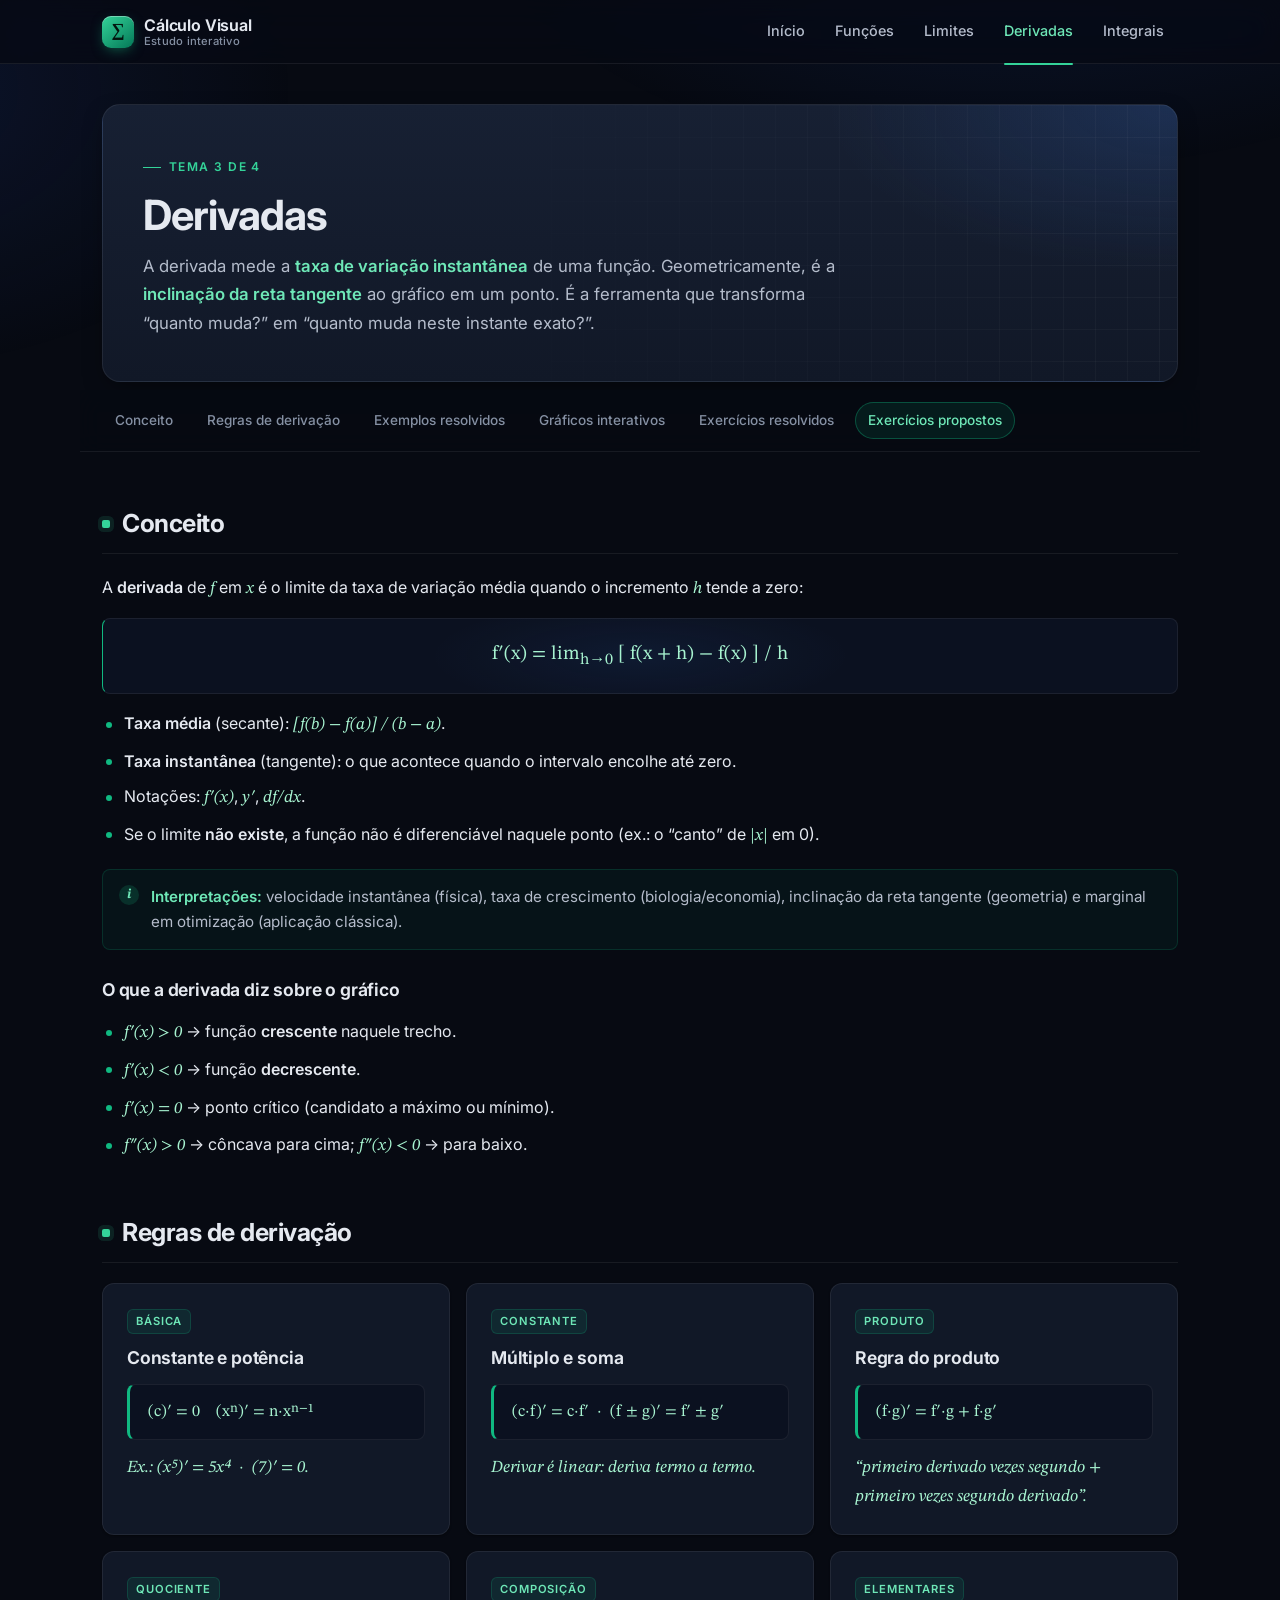
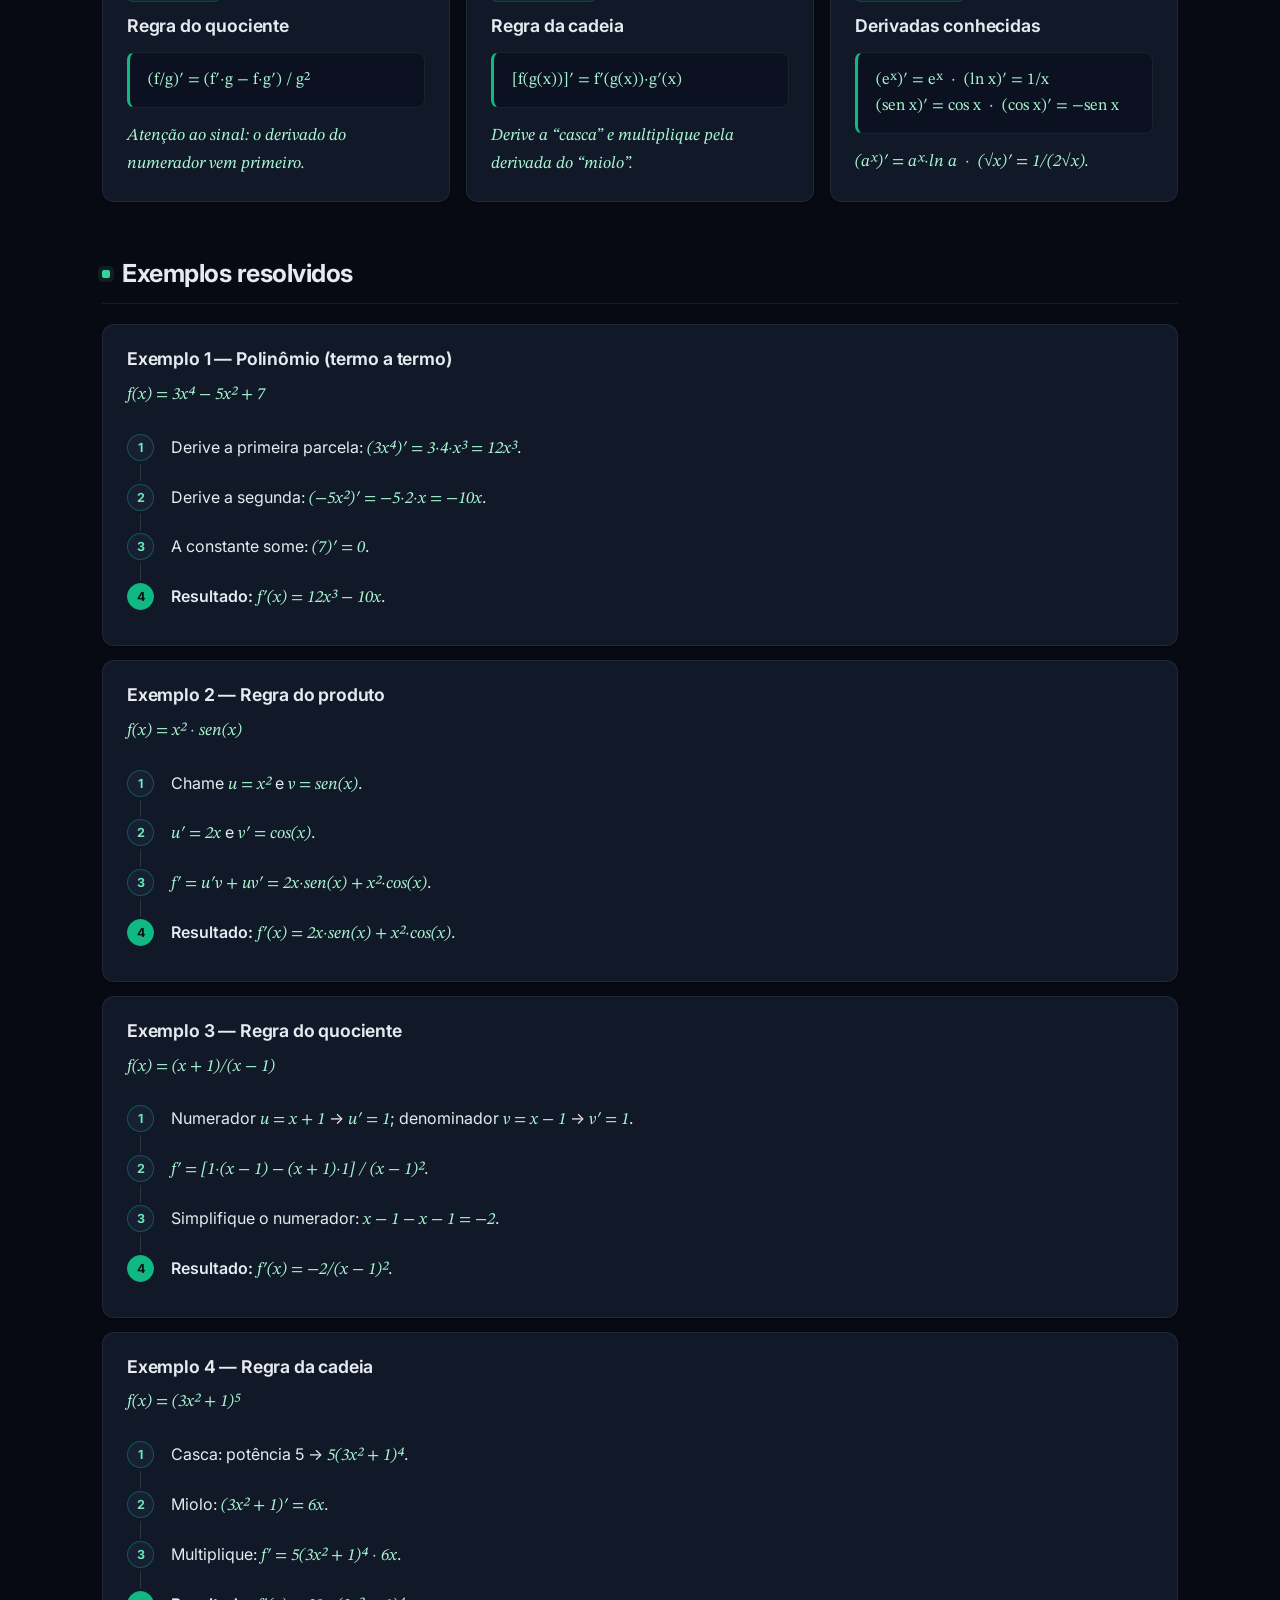
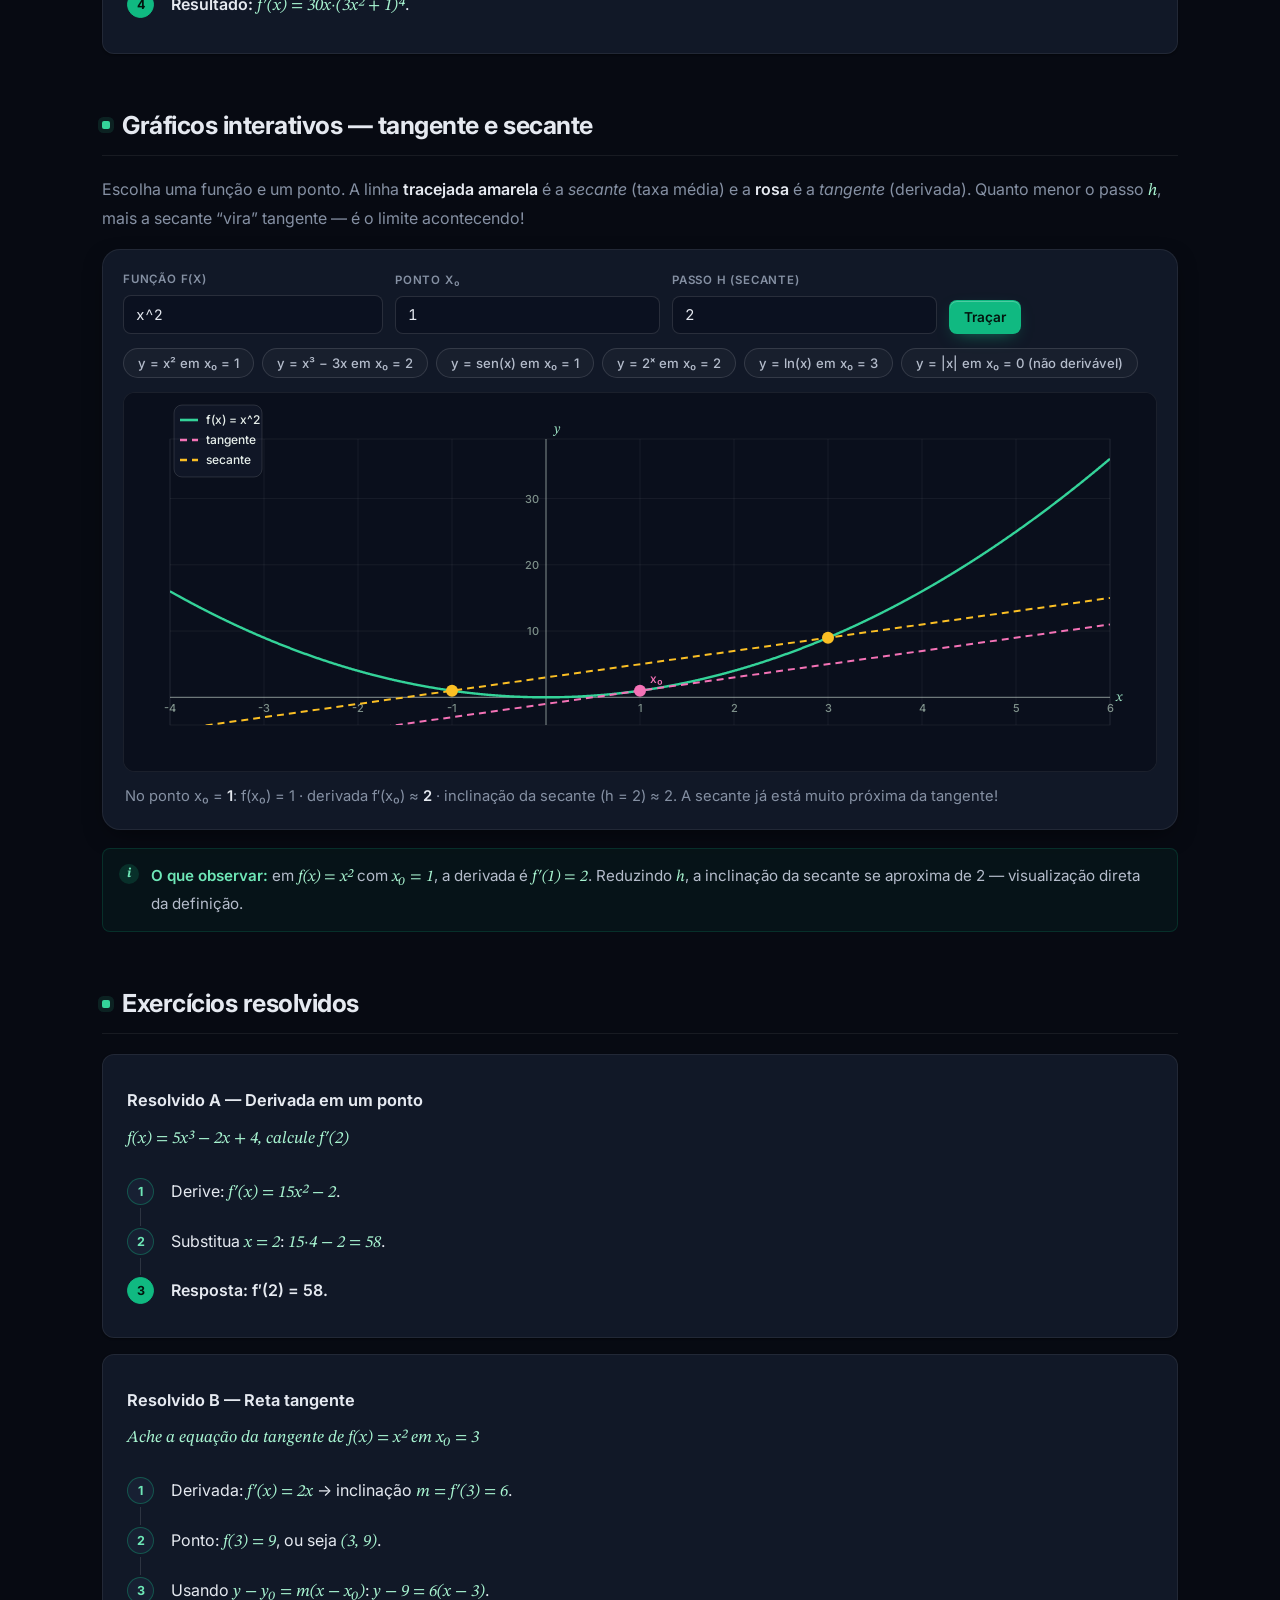
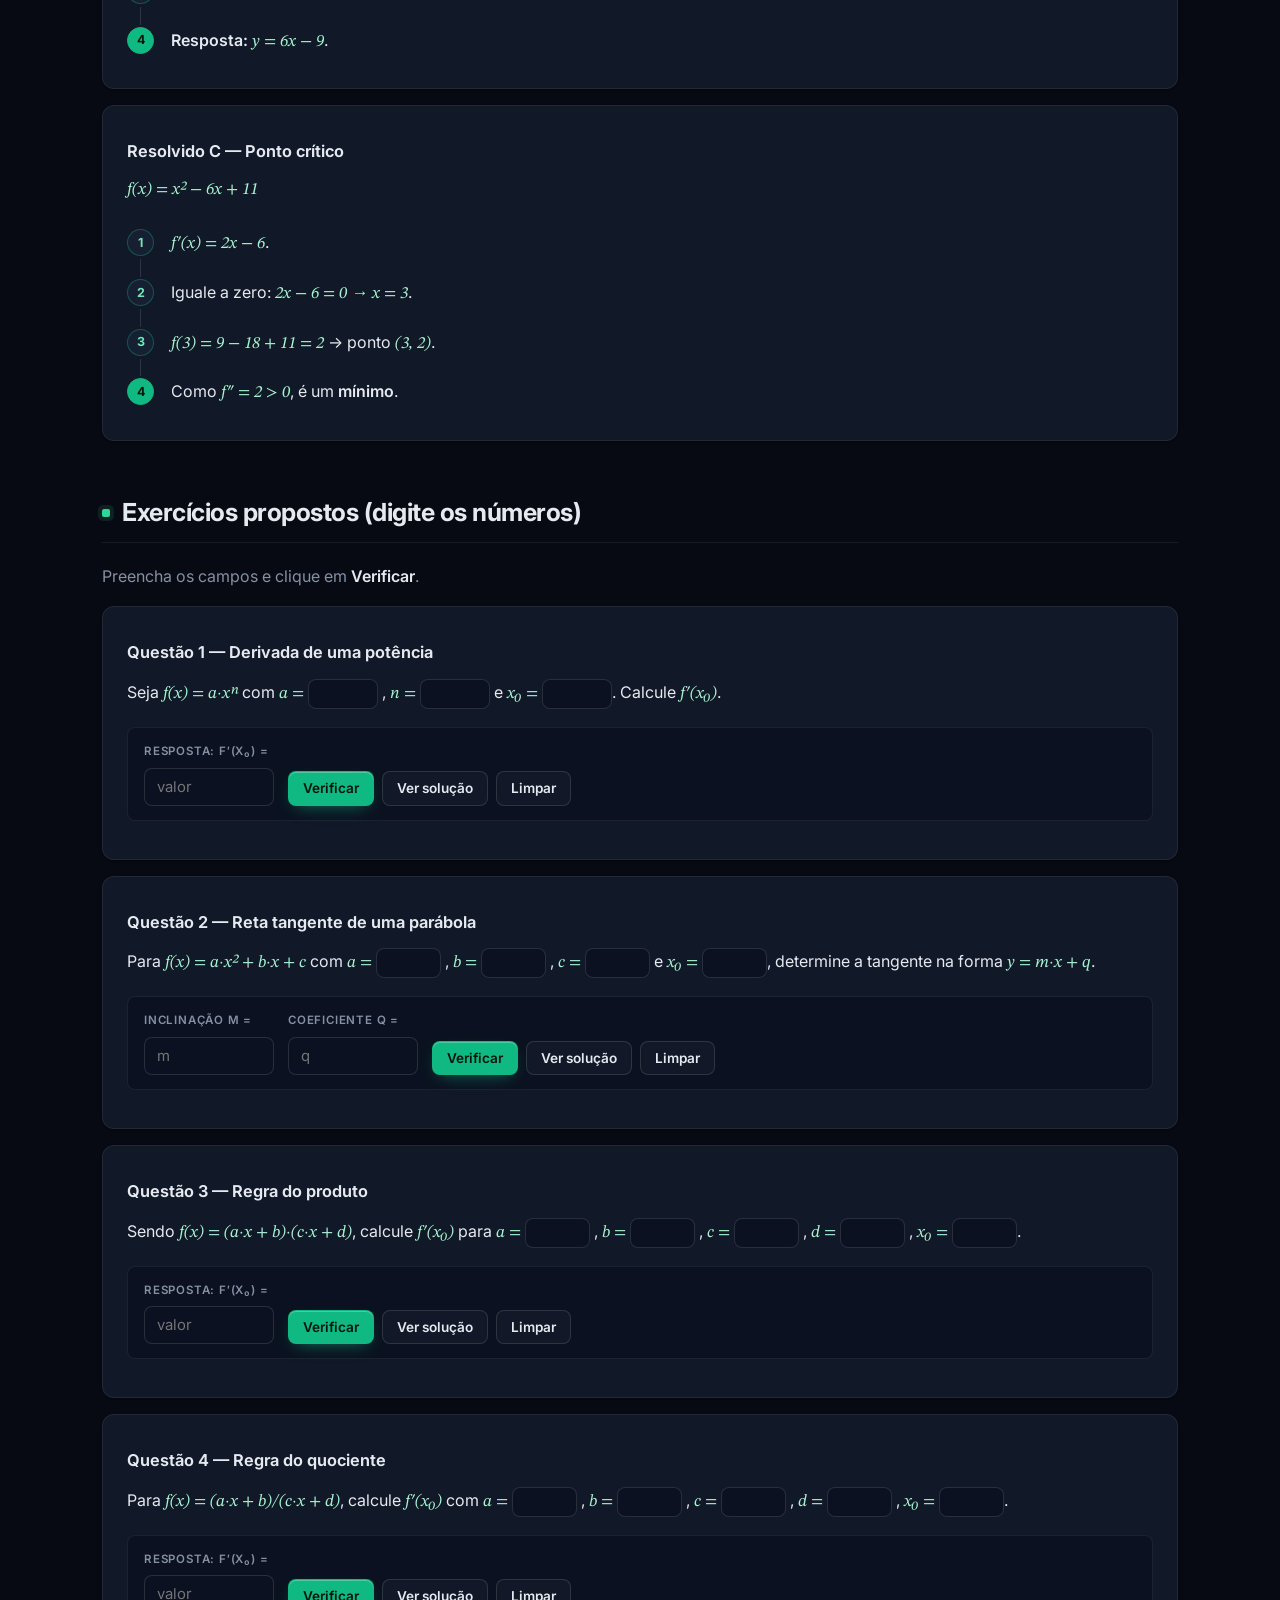
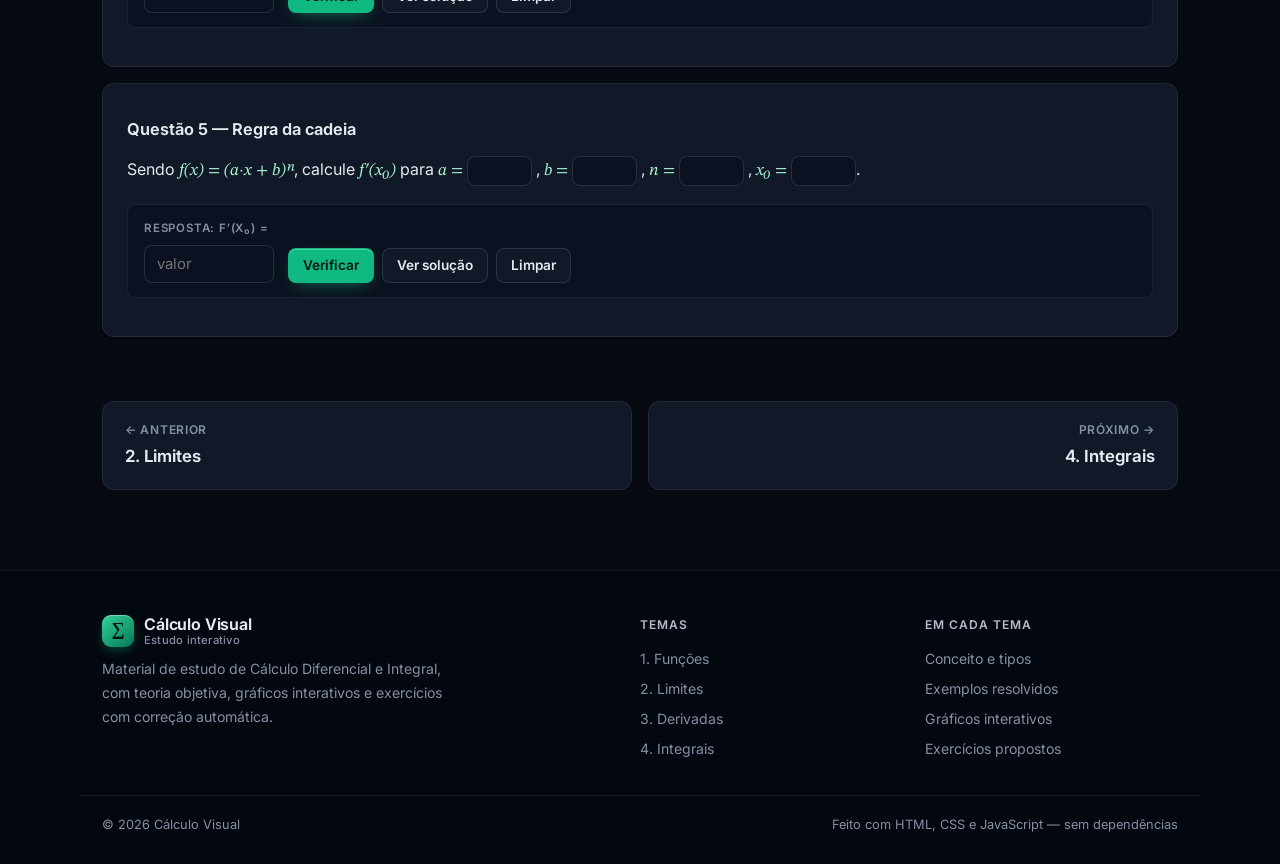
==== derivadas.html @ d06cac3c "Fundos em azul escuro, preto e cinza Superfícies passam para preto-azulado, azul-marinho e cinza-ard" ====
<!DOCTYPE html>
<html lang="pt-BR">
<head>
  <meta charset="UTF-8">
  <meta name="viewport" content="width=device-width, initial-scale=1.0">
  <title>Derivadas — Cálculo Visual</title>
  <meta name="description" content="Derivadas: taxa de variação, reta tangente, regras de derivação e gráfico interativo de tangente e secante.">
  <meta property="og:title" content="Derivadas — Cálculo Visual">
  <meta name="theme-color" content="#070a12">
  <meta property="og:type" content="website">
  <meta property="og:description" content="Derivadas: taxa de variação, reta tangente, regras de derivação e gráfico interativo de tangente e secante.">
  <link rel="icon" href="data:image/svg+xml,%3Csvg xmlns='http://www.w3.org/2000/svg' viewBox='0 0 64 64'%3E%3Cdefs%3E%3ClinearGradient id='g' x1='0' y1='0' x2='1' y2='1'%3E%3Cstop offset='0' stop-color='%2334d399'/%3E%3Cstop offset='1' stop-color='%23047857'/%3E%3C/linearGradient%3E%3C/defs%3E%3Crect width='64' height='64' rx='16' fill='url(%23g)'/%3E%3Ctext x='32' y='45' text-anchor='middle' font-family='Georgia,serif' font-size='38' font-weight='700' fill='%2303150e'%3E%E2%88%91%3C/text%3E%3C/svg%3E">
  <link rel="preconnect" href="https://fonts.googleapis.com">
  <link rel="preconnect" href="https://fonts.gstatic.com" crossorigin>
  <link rel="stylesheet" href="https://fonts.googleapis.com/css2?family=Inter:wght@400;500;600;650;700;750&family=JetBrains+Mono:wght@400;500&family=STIX+Two+Text:ital,wght@0,400;0,600;1,400;1,600&display=swap">
  <link rel="stylesheet" href="css/style.css?v=6">
</head>
<body>

  <nav class="navbar" aria-label="Principal">
    <a class="brand" href="index.html" aria-label="Cálculo Visual — início"><span class="logo">∑</span><span class="brand-text">Cálculo Visual<small>Estudo interativo</small></span></a>
    <button class="nav-toggle" type="button" aria-label="Abrir menu" aria-expanded="false">
      <svg viewBox="0 0 24 24" fill="none" stroke="currentColor" stroke-width="2" stroke-linecap="round"><path d="M4 7h16M4 12h16M4 17h16"/></svg>
    </button>
    <div class="nav-links">
      <a href="index.html">Início</a>
      <a href="funcoes.html">Funções</a>
      <a href="limites.html">Limites</a>
      <a href="derivadas.html" class="active" aria-current="page">Derivadas</a>
      <a href="integrais.html">Integrais</a>
    </div>
  </nav>

  <main class="container">

    <header class="page-header">
      <span class="eyebrow">Tema 3 de 4</span>
      <h1>Derivadas</h1>
      <p>
        A derivada mede a <strong>taxa de variação instantânea</strong> de uma
        função. Geometricamente, é a <strong>inclinação da reta tangente</strong>
        ao gráfico em um ponto. É a ferramenta que transforma “quanto muda?” em
        “quanto muda neste instante exato?”.
      </p>
    </header>

    <section id="sumario">
      <h2>Nesta página</h2>
      <ul class="clean">
        <li><a href="#conceito">Conceito</a> · <a href="#tipos">Regras de derivação</a> ·
          <a href="#exemplos">Exemplos resolvidos</a> ·
          <a href="#graficos">Gráficos interativos</a> ·
          <a href="#ex-resolvidos">Exercícios resolvidos</a> ·
          <a href="#ex-propostos">Exercícios propostos</a></li>
      </ul>
    </section>

    <!-- ================= CONCEITO ================= -->
    <section id="conceito">
      <h2>Conceito</h2>
      <p>
        A <strong>derivada</strong> de <span class="mth">f</span> em
        <span class="mth">x</span> é o limite da taxa de variação média quando o
        incremento <span class="mth">h</span> tende a zero:
      </p>
      <span class="formula center">f′(x) = lim<sub>h→0</sub> [ f(x + h) − f(x) ] / h</span>
      <ul class="clean">
        <li><strong>Taxa média</strong> (secante): <span class="mth">[f(b) − f(a)] / (b − a)</span>.</li>
        <li><strong>Taxa instantânea</strong> (tangente): o que acontece quando o intervalo encolhe até zero.</li>
        <li>Notações: <span class="mth">f′(x)</span>, <span class="mth">y′</span>, <span class="mth">df/dx</span>.</li>
        <li>Se o limite <strong>não existe</strong>, a função não é diferenciável naquele ponto (ex.: o “canto” de <span class="mth">|x|</span> em 0).</li>
      </ul>
      <div class="note">
        <strong>Interpretações:</strong> velocidade instantânea (física),
        taxa de crescimento (biologia/economia), inclinação da reta tangente
        (geometria) e marginal em otimização (aplicação clássica).
      </div>

      <h3>O que a derivada diz sobre o gráfico</h3>
      <ul class="clean">
        <li><span class="mth">f′(x) &gt; 0</span> → função <strong>crescente</strong> naquele trecho.</li>
        <li><span class="mth">f′(x) &lt; 0</span> → função <strong>decrescente</strong>.</li>
        <li><span class="mth">f′(x) = 0</span> → ponto crítico (candidato a máximo ou mínimo).</li>
        <li><span class="mth">f″(x) &gt; 0</span> → côncava para cima; <span class="mth">f″(x) &lt; 0</span> → para baixo.</li>
      </ul>
    </section>

    <!-- ================= TIPOS / REGRAS ================= -->
    <section id="tipos">
      <h2>Regras de derivação</h2>
      <div class="grid">
        <div class="card">
          <span class="tag">Básica</span>
          <h3>Constante e potência</h3>
          <span class="formula">(c)′ = 0 &nbsp;&nbsp; (xⁿ)′ = n·xⁿ⁻¹</span>
          <p class="mth">Ex.: (x⁵)′ = 5x⁴ &nbsp;·&nbsp; (7)′ = 0.</p>
        </div>
        <div class="card">
          <span class="tag">Constante</span>
          <h3>Múltiplo e soma</h3>
          <span class="formula">(c·f)′ = c·f′ &nbsp;·&nbsp; (f ± g)′ = f′ ± g′</span>
          <p class="mth">Derivar é linear: deriva termo a termo.</p>
        </div>
        <div class="card">
          <span class="tag">Produto</span>
          <h3>Regra do produto</h3>
          <span class="formula">(f·g)′ = f′·g + f·g′</span>
          <p class="mth">“primeiro derivado vezes segundo + primeiro vezes segundo derivado”.</p>
        </div>
        <div class="card">
          <span class="tag">Quociente</span>
          <h3>Regra do quociente</h3>
          <span class="formula">(f/g)′ = (f′·g − f·g′) / g²</span>
          <p class="mth">Atenção ao sinal: o derivado do numerador vem primeiro.</p>
        </div>
        <div class="card">
          <span class="tag">Composição</span>
          <h3>Regra da cadeia</h3>
          <span class="formula">[f(g(x))]′ = f′(g(x))·g′(x)</span>
          <p class="mth">Derive a “casca” e multiplique pela derivada do “miolo”.</p>
        </div>
        <div class="card">
          <span class="tag">Elementares</span>
          <h3>Derivadas conhecidas</h3>
          <span class="formula">
            (eˣ)′ = eˣ &nbsp;·&nbsp; (ln x)′ = 1/x<br>
            (sen x)′ = cos x &nbsp;·&nbsp; (cos x)′ = −sen x
          </span>
          <p class="mth">(aˣ)′ = aˣ·ln a &nbsp;·&nbsp; (√x)′ = 1/(2√x).</p>
        </div>
      </div>
    </section>

    <!-- ================= EXEMPLOS ================= -->
    <section id="exemplos">
      <h2>Exemplos resolvidos</h2>

      <div class="card">
        <h3>Exemplo 1 — Polinômio (termo a termo)</h3>
        <p class="mth">f(x) = 3x⁴ − 5x² + 7</p>
        <ol class="steps">
          <li>Derive a primeira parcela: <span class="mth">(3x⁴)′ = 3·4·x³ = 12x³</span>.</li>
          <li>Derive a segunda: <span class="mth">(−5x²)′ = −5·2·x = −10x</span>.</li>
          <li>A constante some: <span class="mth">(7)′ = 0</span>.</li>
          <li><strong>Resultado:</strong> <span class="mth">f′(x) = 12x³ − 10x</span>.</li>
        </ol>
      </div>

      <div class="card">
        <h3>Exemplo 2 — Regra do produto</h3>
        <p class="mth">f(x) = x² · sen(x)</p>
        <ol class="steps">
          <li>Chame <span class="mth">u = x²</span> e <span class="mth">v = sen(x)</span>.</li>
          <li><span class="mth">u′ = 2x</span> e <span class="mth">v′ = cos(x)</span>.</li>
          <li><span class="mth">f′ = u′v + uv′ = 2x·sen(x) + x²·cos(x)</span>.</li>
          <li><strong>Resultado:</strong> <span class="mth">f′(x) = 2x·sen(x) + x²·cos(x)</span>.</li>
        </ol>
      </div>

      <div class="card">
        <h3>Exemplo 3 — Regra do quociente</h3>
        <p class="mth">f(x) = (x + 1)/(x − 1)</p>
        <ol class="steps">
          <li>Numerador <span class="mth">u = x + 1</span> → <span class="mth">u′ = 1</span>; denominador <span class="mth">v = x − 1</span> → <span class="mth">v′ = 1</span>.</li>
          <li><span class="mth">f′ = [1·(x − 1) − (x + 1)·1] / (x − 1)²</span>.</li>
          <li>Simplifique o numerador: <span class="mth">x − 1 − x − 1 = −2</span>.</li>
          <li><strong>Resultado:</strong> <span class="mth">f′(x) = −2/(x − 1)²</span>.</li>
        </ol>
      </div>

      <div class="card">
        <h3>Exemplo 4 — Regra da cadeia</h3>
        <p class="mth">f(x) = (3x² + 1)⁵</p>
        <ol class="steps">
          <li>Casca: potência 5 → <span class="mth">5(3x² + 1)⁴</span>.</li>
          <li>Miolo: <span class="mth">(3x² + 1)′ = 6x</span>.</li>
          <li>Multiplique: <span class="mth">f′ = 5(3x² + 1)⁴ · 6x</span>.</li>
          <li><strong>Resultado:</strong> <span class="mth">f′(x) = 30x·(3x² + 1)⁴</span>.</li>
        </ol>
      </div>
    </section>

    <!-- ================= GRÁFICOS ================= -->
    <section id="graficos">
      <h2>Gráficos interativos — tangente e secante</h2>
      <p class="muted">
        Escolha uma função e um ponto. A linha <strong>tracejada amarela</strong>
        é a <em>secante</em> (taxa média) e a <strong>rosa</strong> é a
        <em>tangente</em> (derivada). Quanto menor o passo <span class="mth">h</span>,
        mais a secante “vira” tangente — é o limite acontecendo!
      </p>

      <div class="plot-box">
        <div class="plot-controls">
          <div class="field">
            <label for="dv-expr">Função f(x)</label>
            <input type="text" id="dv-expr" class="wide" value="x^2">
          </div>
          <div class="field"><label for="dv-x0">ponto x₀</label><input type="number" id="dv-x0" value="1" step="any"></div>
          <div class="field"><label for="dv-h">passo h (secante)</label><input type="number" id="dv-h" value="2" step="any"></div>
          <button class="btn small" id="dv-plot">Traçar</button>
        </div>
        <div class="preset-row">
          <button class="chip" data-expr="x^2" data-x0="1" data-h="2">y = x² em x₀ = 1</button>
          <button class="chip" data-expr="x^3 - 3*x" data-x0="2" data-h="1.5">y = x³ − 3x em x₀ = 2</button>
          <button class="chip" data-expr="sin(x)" data-x0="1" data-h="1">y = sen(x) em x₀ = 1</button>
          <button class="chip" data-expr="2^x" data-x0="2" data-h="2">y = 2ˣ em x₀ = 2</button>
          <button class="chip" data-expr="ln(x)" data-x0="3" data-h="2">y = ln(x) em x₀ = 3</button>
          <button class="chip" data-expr="abs(x)" data-x0="0" data-h="2">y = |x| em x₀ = 0 (não derivável)</button>
        </div>
        <canvas id="dv-canvas" style="margin-top:14px"></canvas>
        <p class="muted" id="dv-info"></p>
        <p class="muted" id="dv-erro" style="color:var(--danger)"></p>
      </div>

      <div class="note">
        <strong>O que observar:</strong> em <span class="mth">f(x) = x²</span> com
        <span class="mth">x₀ = 1</span>, a derivada é
        <span class="mth">f′(1) = 2</span>. Reduzindo <span class="mth">h</span>,
        a inclinação da secante se aproxima de 2 — visualização direta da definição.
      </div>
    </section>

    <!-- ================= EXERCÍCIOS RESOLVIDOS ================= -->
    <section id="ex-resolvidos">
      <h2>Exercícios resolvidos</h2>

      <div class="exercise">
        <p class="q-title">Resolvido A — Derivada em um ponto</p>
        <p class="mth">f(x) = 5x³ − 2x + 4, calcule f′(2)</p>
        <ol class="steps">
          <li>Derive: <span class="mth">f′(x) = 15x² − 2</span>.</li>
          <li>Substitua <span class="mth">x = 2</span>: <span class="mth">15·4 − 2 = 58</span>.</li>
          <li><strong>Resposta: f′(2) = 58.</strong></li>
        </ol>
      </div>

      <div class="exercise">
        <p class="q-title">Resolvido B — Reta tangente</p>
        <p class="mth">Ache a equação da tangente de f(x) = x² em x₀ = 3</p>
        <ol class="steps">
          <li>Derivada: <span class="mth">f′(x) = 2x</span> → inclinação <span class="mth">m = f′(3) = 6</span>.</li>
          <li>Ponto: <span class="mth">f(3) = 9</span>, ou seja <span class="mth">(3, 9)</span>.</li>
          <li>Usando <span class="mth">y − y₀ = m(x − x₀)</span>: <span class="mth">y − 9 = 6(x − 3)</span>.</li>
          <li><strong>Resposta:</strong> <span class="mth">y = 6x − 9</span>.</li>
        </ol>
      </div>

      <div class="exercise">
        <p class="q-title">Resolvido C — Ponto crítico</p>
        <p class="mth">f(x) = x² − 6x + 11</p>
        <ol class="steps">
          <li><span class="mth">f′(x) = 2x − 6</span>.</li>
          <li>Iguale a zero: <span class="mth">2x − 6 = 0 → x = 3</span>.</li>
          <li><span class="mth">f(3) = 9 − 18 + 11 = 2</span> → ponto <span class="mth">(3, 2)</span>.</li>
          <li>Como <span class="mth">f″ = 2 &gt; 0</span>, é um <strong>mínimo</strong>.</li>
        </ol>
      </div>
    </section>

    <!-- ================= EXERCÍCIOS PROPOSTOS ================= -->
    <section id="ex-propostos">
      <h2>Exercícios propostos (digite os números)</h2>
      <p class="muted">Preencha os campos e clique em <strong>Verificar</strong>.</p>

      <!-- Q1 -->
      <div class="exercise" data-expect="a*n*x0^(n-1)"
           data-plot="fn: a*x^n | tangent: x0 | caption: A derivada é a inclinação da reta tangente em x₀" data-tol="0.01"
           data-success="<strong>Correto!</strong> Regra da potência aplicada. 🎯">
        <p class="q-title">Questão 1 — Derivada de uma potência</p>
        <p>
          Seja <span class="mth">f(x) = a·xⁿ</span> com
          <span class="mth">a = <input type="number" data-var="a" step="any" style="width:70px"> </span>,
          <span class="mth">n = <input type="number" data-var="n" step="any" style="width:70px"> </span> e
          <span class="mth">x₀ = <input type="number" data-var="x0" step="any" style="width:70px"></span>.
          Calcule <span class="mth">f′(x₀)</span>.
        </p>
        <div class="inputs-row">
          <div class="field answer-field">
            <label>Resposta: f′(x₀) =</label>
            <input type="number" data-answer step="any" placeholder="valor">
          </div>
          <div class="actions">
            <button class="btn small btn-check">Verificar</button>
            <button class="btn small ghost btn-solution">Ver solução</button>
            <button class="btn small ghost btn-reset">Limpar</button>
          </div>
        </div>
        <div class="feedback"></div>
        <div class="solution">
          <h4>Solução passo a passo</h4>
          <ol class="steps">
            <li>Pela regra da potência: <span class="mth">f′(x) = a·n·xⁿ⁻¹</span>.</li>
            <li>Substitua <span class="mth">x = x₀</span>: <span class="mth">f′(x₀) = a·n·x₀ⁿ⁻¹</span>.</li>
            <li>Cuidado: o expoente da derivada é <span class="mth">n − 1</span>.</li>
          </ol>
        </div>
      </div>

      <!-- Q2 -->
      <div class="exercise" data-expect="2*a*x0 + b; (a*x0^2 + b*x0 + c) - (2*a*x0 + b)*x0"
           data-plot="fn: a*x^2 + b*x + c | tangent: x0 | caption: Parábola e a reta tangente que você encontrou" data-tol="0.01"
           data-success="<strong>Excelente!</strong> Tangente montada corretamente. 🎯">
        <p class="q-title">Questão 2 — Reta tangente de uma parábola</p>
        <p>
          Para <span class="mth">f(x) = a·x² + b·x + c</span> com
          <span class="mth">a = <input type="number" data-var="a" step="any" style="width:65px"> </span>,
          <span class="mth">b = <input type="number" data-var="b" step="any" style="width:65px"> </span>,
          <span class="mth">c = <input type="number" data-var="c" step="any" style="width:65px"> </span> e
          <span class="mth">x₀ = <input type="number" data-var="x0" step="any" style="width:65px"></span>,
          determine a tangente na forma <span class="mth">y = m·x + q</span>.
        </p>
        <div class="inputs-row">
          <div class="field answer-field">
            <label>inclinação m =</label>
            <input type="number" data-answer step="any" placeholder="m">
          </div>
          <div class="field answer-field">
            <label>coeficiente q =</label>
            <input type="number" data-answer step="any" placeholder="q">
          </div>
          <div class="actions">
            <button class="btn small btn-check">Verificar</button>
            <button class="btn small ghost btn-solution">Ver solução</button>
            <button class="btn small ghost btn-reset">Limpar</button>
          </div>
        </div>
        <div class="feedback"></div>
        <div class="solution">
          <h4>Solução passo a passo</h4>
          <ol class="steps">
            <li>Derivada: <span class="mth">f′(x) = 2a·x + b</span> → <span class="mth">m = 2a·x₀ + b</span>.</li>
            <li>Valor da função: <span class="mth">y₀ = a·x₀² + b·x₀ + c</span>.</li>
            <li>Equação ponto-inclinação: <span class="mth">y − y₀ = m(x − x₀)</span>.</li>
            <li>Isolando: <span class="mth">y = m·x + (y₀ − m·x₀)</span>, logo
              <span class="mth">q = y₀ − m·x₀</span>.</li>
          </ol>
        </div>
      </div>

      <!-- Q3 -->
      <div class="exercise" data-expect="a*(c*x0 + d) + c*(a*x0 + b)"
           data-plot="fn: (a*x + b)*(c*x + d) | tangent: x0 | caption: f(x) = (ax + b)(cx + d) e a tangente em x₀" data-tol="0.01"
           data-success="<strong>Certo!</strong> Regra do produto aplicada. 🎯">
        <p class="q-title">Questão 3 — Regra do produto</p>
        <p>
          Sendo <span class="mth">f(x) = (a·x + b)·(c·x + d)</span>, calcule
          <span class="mth">f′(x₀)</span> para
          <span class="mth">a = <input type="number" data-var="a" step="any" style="width:65px"> </span>,
          <span class="mth">b = <input type="number" data-var="b" step="any" style="width:65px"> </span>,
          <span class="mth">c = <input type="number" data-var="c" step="any" style="width:65px"> </span>,
          <span class="mth">d = <input type="number" data-var="d" step="any" style="width:65px"> </span>,
          <span class="mth">x₀ = <input type="number" data-var="x0" step="any" style="width:65px"></span>.
        </p>
        <div class="inputs-row">
          <div class="field answer-field">
            <label>Resposta: f′(x₀) =</label>
            <input type="number" data-answer step="any" placeholder="valor">
          </div>
          <div class="actions">
            <button class="btn small btn-check">Verificar</button>
            <button class="btn small ghost btn-solution">Ver solução</button>
            <button class="btn small ghost btn-reset">Limpar</button>
          </div>
        </div>
        <div class="feedback"></div>
        <div class="solution">
          <h4>Solução passo a passo</h4>
          <ol class="steps">
            <li>Chame <span class="mth">u = a·x + b</span> (logo <span class="mth">u′ = a</span>) e
              <span class="mth">v = c·x + d</span> (<span class="mth">v′ = c</span>).</li>
            <li><span class="mth">f′(x) = a·(c·x + d) + c·(a·x + b)</span>.</li>
            <li>Substitua <span class="mth">x = x₀</span> na fórmula acima.</li>
          </ol>
        </div>
      </div>

      <!-- Q4 -->
      <div class="exercise" data-expect="(a*(c*x0 + d) - c*(a*x0 + b))/(c*x0 + d)^2"
           data-plot="fn: (a*x + b)/(c*x + d) | tangent: x0 | y: (a*x0 + b)/(c*x0 + d) - 6, (a*x0 + b)/(c*x0 + d) + 6 | caption: f(x) = (ax + b)/(cx + d) e a tangente em x₀" data-tol="0.01"
           data-success="<strong>Correto!</strong> Regra do quociente perfeita. 🎯">
        <p class="q-title">Questão 4 — Regra do quociente</p>
        <p>
          Para <span class="mth">f(x) = (a·x + b)/(c·x + d)</span>, calcule
          <span class="mth">f′(x₀)</span> com
          <span class="mth">a = <input type="number" data-var="a" step="any" style="width:65px"> </span>,
          <span class="mth">b = <input type="number" data-var="b" step="any" style="width:65px"> </span>,
          <span class="mth">c = <input type="number" data-var="c" step="any" style="width:65px"> </span>,
          <span class="mth">d = <input type="number" data-var="d" step="any" style="width:65px"> </span>,
          <span class="mth">x₀ = <input type="number" data-var="x0" step="any" style="width:65px"></span>.
        </p>
        <div class="inputs-row">
          <div class="field answer-field">
            <label>Resposta: f′(x₀) =</label>
            <input type="number" data-answer step="any" placeholder="valor">
          </div>
          <div class="actions">
            <button class="btn small btn-check">Verificar</button>
            <button class="btn small ghost btn-solution">Ver solução</button>
            <button class="btn small ghost btn-reset">Limpar</button>
          </div>
        </div>
        <div class="feedback"></div>
        <div class="solution">
          <h4>Solução passo a passo</h4>
          <ol class="steps">
            <li><span class="mth">u = a·x + b → u′ = a</span>; <span class="mth">v = c·x + d → v′ = c</span>.</li>
            <li><span class="mth">f′ = (u′v − uv′)/v²</span>.</li>
            <li><span class="mth">f′(x) = [a·(c·x + d) − c·(a·x + b)] / (c·x + d)²</span>.</li>
            <li>Substitua <span class="mth">x = x₀</span>.</li>
          </ol>
        </div>
      </div>

      <!-- Q5 -->
      <div class="exercise" data-expect="a*n*(a*x0 + b)^(n-1)"
           data-plot="fn: (a*x + b)^n | tangent: x0 | caption: f(x) = (ax + b)ⁿ e a tangente em x₀" data-tol="0.01"
           data-success="<strong>Ótimo!</strong> Cadeia dominada. 🎯">
        <p class="q-title">Questão 5 — Regra da cadeia</p>
        <p>
          Sendo <span class="mth">f(x) = (a·x + b)ⁿ</span>, calcule
          <span class="mth">f′(x₀)</span> para
          <span class="mth">a = <input type="number" data-var="a" step="any" style="width:65px"> </span>,
          <span class="mth">b = <input type="number" data-var="b" step="any" style="width:65px"> </span>,
          <span class="mth">n = <input type="number" data-var="n" step="any" style="width:65px"> </span>,
          <span class="mth">x₀ = <input type="number" data-var="x0" step="any" style="width:65px"></span>.
        </p>
        <div class="inputs-row">
          <div class="field answer-field">
            <label>Resposta: f′(x₀) =</label>
            <input type="number" data-answer step="any" placeholder="valor">
          </div>
          <div class="actions">
            <button class="btn small btn-check">Verificar</button>
            <button class="btn small ghost btn-solution">Ver solução</button>
            <button class="btn small ghost btn-reset">Limpar</button>
          </div>
        </div>
        <div class="feedback"></div>
        <div class="solution">
          <h4>Solução passo a passo</h4>
          <ol class="steps">
            <li>Casca (potência): <span class="mth">n·(a·x + b)ⁿ⁻¹</span>.</li>
            <li>Miolo (derivada interna): <span class="mth">a</span>.</li>
            <li><span class="mth">f′(x) = a·n·(a·x + b)ⁿ⁻¹</span>; substitua <span class="mth">x = x₀</span>.</li>
          </ol>
        </div>
      </div>
    </section>

    <nav class="page-nav" aria-label="Navegação entre temas">
      <a class="prev" href="limites.html"><small>← Anterior</small><span>2. Limites</span></a>
      <a class="next" href="integrais.html"><small>Próximo →</small><span>4. Integrais</span></a>
    </nav>

  </main>

  <footer class="footer">
    <div class="footer-inner">
      <div>
        <a class="brand" href="index.html" aria-label="Cálculo Visual — início"><span class="logo">∑</span><span class="brand-text">Cálculo Visual<small>Estudo interativo</small></span></a>
        <p>Material de estudo de Cálculo Diferencial e Integral, com teoria objetiva, gráficos interativos e exercícios com correção automática.</p>
      </div>
      <div>
        <h5>Temas</h5>
        <ul>
          <li><a href="funcoes.html">1. Funções</a></li>
          <li><a href="limites.html">2. Limites</a></li>
          <li><a href="derivadas.html">3. Derivadas</a></li>
          <li><a href="integrais.html">4. Integrais</a></li>
        </ul>
      </div>
      <div>
        <h5>Em cada tema</h5>
        <ul>
          <li>Conceito e tipos</li>
          <li>Exemplos resolvidos</li>
          <li>Gráficos interativos</li>
          <li>Exercícios propostos</li>
        </ul>
      </div>
    </div>
    <div class="footer-bottom">
      <span>© 2026 Cálculo Visual</span>
      <span>Feito com HTML, CSS e JavaScript — sem dependências</span>
    </div>
  </footer>

  <script src="js/math.js?v=6"></script>
  <script src="js/graph.js?v=6"></script>
  <script src="js/exercises.js?v=6"></script>
  <script>
    const dvCanvas = document.getElementById('dv-canvas');
    const dvExpr = document.getElementById('dv-expr');
    const dvX0 = document.getElementById('dv-x0');
    const dvH = document.getElementById('dv-h');
    const dvInfo = document.getElementById('dv-info');
    const dvErro = document.getElementById('dv-erro');

    function plotTangent() {
      const expr = dvExpr.value.trim();
      const x0 = parseFloat(dvX0.value);
      let h = parseFloat(dvH.value);
      dvErro.textContent = '';
      dvInfo.textContent = '';
      if (!isFinite(x0)) { dvErro.textContent = 'Informe o ponto x₀.'; return; }
      if (!isFinite(h) || h === 0) h = 1;

      let fn;
      try { MathParser.compile(expr); } catch (e) {
        dvErro.textContent = 'Erro na expressão: ' + e.message; return;
      }
      fn = MathParser.safe(expr);

      const y0 = fn(x0);
      const m = Plot.derivative(fn, x0);
      const xm = x0 - h, ym = fn(xm);
      const xp = x0 + h, yp = fn(xp);
      const mSec = (yp - ym) / (xp - xm);

      // detecta “canto” (ex.: |x| em 0): derivadas laterais divergem
      const hs = 1e-3;
      const dL = (fn(x0) - fn(x0 - hs)) / hs;
      const dR = (fn(x0 + hs) - fn(x0)) / hs;
      const canto = isFinite(dL) && isFinite(dR) &&
        Math.abs(dL - dR) > 0.05 * (Math.abs(dL) + Math.abs(dR) + 1);

      const range = Math.abs(x0) + 4;
      const opts = {
        xmin: x0 - range, xmax: x0 + range,
        lines: [
          { fn: x => y0 + m * (x - x0), color: '#f472b6', label: 'tangente' },
          { fn: x => ym + mSec * (x - xm), color: '#fbbf24', label: 'secante' }
        ],
        markers: [
          { x: x0, y: y0, type: 'dot', color: '#f472b6', label: 'x₀' },
          { x: xm, y: ym, type: 'dot', color: '#fbbf24' },
          { x: xp, y: yp, type: 'dot', color: '#fbbf24' }
        ]
      };

      Plot.draw(dvCanvas, [{ expr: expr, color: '#34d399', label: 'f(x) = ' + expr }], opts);

      dvInfo.innerHTML =
        'No ponto x₀ = <strong>' + MathParser.format(x0) + '</strong>: ' +
        'f(x₀) = ' + MathParser.format(y0) + ' · ' +
        'derivada f′(x₀) ≈ <strong>' + MathParser.format(m) + '</strong> · ' +
        'inclinação da secante (h = ' + MathParser.format(h) + ') ≈ ' + MathParser.format(mSec) +
        '. ' + (Math.abs(m - mSec) > Math.abs(m) * 0.05 + 0.05
          ? 'Reduza h para ver a secante tender à tangente.'
          : 'A secante já está muito próxima da tangente!') +
        (canto ? ' ⚠️ Atenção: as derivadas laterais diferem — a função não é diferenciável exatamente em x₀.' : '');
    }

    document.getElementById('dv-plot').addEventListener('click', plotTangent);
    dvExpr.addEventListener('keydown', e => { if (e.key === 'Enter') plotTangent(); });
    dvX0.addEventListener('keydown', e => { if (e.key === 'Enter') plotTangent(); });
    dvH.addEventListener('keydown', e => { if (e.key === 'Enter') plotTangent(); });
    document.querySelectorAll('.chip[data-expr]').forEach(chip => {
      chip.addEventListener('click', () => {
        dvExpr.value = chip.dataset.expr;
        dvX0.value = chip.dataset.x0;
        dvH.value = chip.dataset.h;
        plotTangent();
      });
    });
    plotTangent();
  </script>
  <script src="js/ui.js?v=6"></script>
</body>
</html>
---- css/style.css ----
/* =========================================================
   Cálculo Visual — design system
   Tema escuro com acento verde-esmeralda
   ========================================================= */

:root {
  /* superfícies */
  --bg: #070a12;
  --bg-soft: #0b1120;
  --panel: #111827;
  --panel-2: #172033;
  --panel-hover: #1c2740;

  /* acento */
  --green-900: #052e22;
  --green-800: #064e3b;
  --green-700: #047857;
  --green-600: #059669;
  --green-500: #10b981;
  --green-400: #34d399;
  --green-300: #6ee7b7;
  --green-200: #a7f3d0;

  /* texto */
  --text: #e5e9f0;
  --text-2: #b4bccb;
  --muted: #8590a3;

  /* linhas */
  --border: rgba(255, 255, 255, 0.07);
  --border-2: rgba(255, 255, 255, 0.12);
  --border-accent: rgba(16, 185, 129, 0.35);

  /* estados */
  --danger: #f87171;
  --danger-bg: rgba(248, 113, 113, 0.08);
  --ok: #34d399;
  --warn: #fbbf24;

  /* forma */
  --radius-sm: 8px;
  --radius: 12px;
  --radius-lg: 18px;
  --shadow-sm: 0 1px 2px rgba(0, 0, 0, 0.4);
  --shadow: 0 8px 24px -8px rgba(0, 0, 0, 0.6);
  --shadow-lg: 0 24px 60px -20px rgba(0, 0, 0, 0.75);

  /* tipografia */
  --font-sans: "Inter", system-ui, -apple-system, "Segoe UI", Roboto, Arial, sans-serif;
  --font-math: "STIX Two Text", "Cambria Math", Cambria, Georgia, serif;
  --font-mono: "JetBrains Mono", Consolas, "SFMono-Regular", monospace;

  --canvas-bg: #0a0f1c;
  --nav-h: 64px;
  --maxw: 1120px;
}

*, *::before, *::after { box-sizing: border-box; }

html { scroll-behavior: smooth; -webkit-text-size-adjust: 100%; }

body {
  margin: 0;
  background: var(--bg);
  color: var(--text);
  font-family: var(--font-sans);
  font-size: 16px;
  line-height: 1.7;
  -webkit-font-smoothing: antialiased;
  -moz-osx-font-smoothing: grayscale;
  text-rendering: optimizeLegibility;
}

body::before {
  /* brilho sutil de fundo, fixo */
  content: "";
  position: fixed;
  inset: 0;
  z-index: -1;
  pointer-events: none;
  background:
    radial-gradient(800px 420px at 80% -120px, rgba(37, 99, 235, 0.14), transparent 70%),
    radial-gradient(600px 400px at -10% 10%, rgba(30, 58, 138, 0.22), transparent 70%);
}

::selection { background: rgba(16, 185, 129, 0.35); color: #fff; }

:focus-visible {
  outline: 2px solid var(--green-400);
  outline-offset: 2px;
  border-radius: 4px;
}

img, svg, canvas { max-width: 100%; }

/* ---------------- Navegação ---------------- */
.navbar {
  position: sticky;
  top: 0;
  z-index: 50;
  height: var(--nav-h);
  display: flex;
  align-items: center;
  justify-content: space-between;
  gap: 16px;
  padding: 0 max(22px, calc((100vw - var(--maxw)) / 2 + 22px));
  background: rgba(7, 10, 18, 0.78);
  border-bottom: 1px solid var(--border);
  backdrop-filter: saturate(160%) blur(14px);
  -webkit-backdrop-filter: saturate(160%) blur(14px);
}

.brand {
  display: flex;
  align-items: center;
  gap: 10px;
  font-weight: 650;
  font-size: 1rem;
  letter-spacing: -0.01em;
  color: var(--text);
  text-decoration: none;
}

.brand .logo {
  width: 32px;
  height: 32px;
  display: grid;
  place-items: center;
  border-radius: 9px;
  background: linear-gradient(140deg, var(--green-400), var(--green-700));
  color: #03150e;
  font-family: var(--font-math);
  font-weight: 700;
  font-size: 1.15rem;
  box-shadow: inset 0 1px 0 rgba(255, 255, 255, 0.35), 0 4px 14px -4px rgba(16, 185, 129, 0.6);
}

.brand small {
  display: block;
  font-size: 0.7rem;
  font-weight: 500;
  color: var(--muted);
  letter-spacing: 0.02em;
  line-height: 1.1;
}

.brand-text { line-height: 1.15; }

.nav-links {
  display: flex;
  gap: 2px;
}

.nav-links a {
  position: relative;
  color: var(--text-2);
  text-decoration: none;
  padding: 8px 14px;
  border-radius: var(--radius-sm);
  font-size: 0.9rem;
  font-weight: 500;
  transition: color 0.15s, background 0.15s;
}

.nav-links a:hover { color: var(--text); background: rgba(255, 255, 255, 0.05); }

.nav-links a.active { color: var(--green-300); }

.nav-links a.active::after {
  content: "";
  position: absolute;
  left: 14px;
  right: 14px;
  bottom: -13px;
  height: 2px;
  border-radius: 2px;
  background: var(--green-400);
}

.nav-toggle {
  display: none;
  width: 40px;
  height: 40px;
  border-radius: var(--radius-sm);
  border: 1px solid var(--border-2);
  background: transparent;
  color: var(--text);
  cursor: pointer;
  place-items: center;
}

.nav-toggle svg { width: 20px; height: 20px; }

/* ---------------- Layout ---------------- */
.container {
  max-width: var(--maxw);
  margin: 0 auto;
  padding: 40px 22px 80px;
}

.page-header {
  position: relative;
  overflow: hidden;
  padding: 44px 40px;
  margin-bottom: 8px;
  border: 1px solid var(--border);
  border-radius: var(--radius-lg);
  background:
    radial-gradient(500px 240px at 100% 0%, rgba(59, 130, 246, 0.16), transparent 70%),
    linear-gradient(180deg, var(--panel-2), var(--panel));
  box-shadow: var(--shadow);
}

.page-header::after {
  /* grade decorativa */
  content: "";
  position: absolute;
  inset: 0;
  pointer-events: none;
  background-image:
    linear-gradient(rgba(255, 255, 255, 0.035) 1px, transparent 1px),
    linear-gradient(90deg, rgba(255, 255, 255, 0.035) 1px, transparent 1px);
  background-size: 32px 32px;
  mask-image: linear-gradient(90deg, transparent 30%, #000 100%);
  -webkit-mask-image: linear-gradient(90deg, transparent 30%, #000 100%);
}

.page-header > * { position: relative; z-index: 1; }

.eyebrow {
  display: inline-flex;
  align-items: center;
  gap: 8px;
  margin-bottom: 14px;
  font-size: 0.75rem;
  font-weight: 600;
  letter-spacing: 0.12em;
  text-transform: uppercase;
  color: var(--green-400);
}

.eyebrow::before {
  content: "";
  width: 18px;
  height: 1px;
  background: currentColor;
}

.page-header h1 {
  margin: 0 0 12px;
  font-size: clamp(1.9rem, 4vw, 2.6rem);
  font-weight: 700;
  letter-spacing: -0.025em;
  line-height: 1.15;
  color: var(--text);
}

.page-header p { margin: 0; color: var(--text-2); max-width: 720px; font-size: 1.05rem; }

.page-header strong { color: var(--green-300); font-weight: 600; }

section {
  margin: 56px 0;
  scroll-margin-top: calc(var(--nav-h) + 64px);
}

section > h2 {
  display: flex;
  align-items: center;
  gap: 12px;
  font-size: 1.55rem;
  font-weight: 700;
  letter-spacing: -0.02em;
  line-height: 1.25;
  color: var(--text);
  margin: 0 0 20px;
  padding-bottom: 14px;
  border-bottom: 1px solid var(--border);
}

section > h2::before {
  content: "";
  flex: none;
  width: 8px;
  height: 8px;
  border-radius: 2px;
  background: var(--green-400);
  box-shadow: 0 0 0 4px rgba(52, 211, 153, 0.12);
}

h3 {
  color: var(--text);
  margin: 28px 0 10px;
  font-size: 1.1rem;
  font-weight: 650;
  letter-spacing: -0.01em;
  line-height: 1.35;
}

h4 { color: var(--text); font-weight: 650; margin: 18px 0 6px; }

p { margin: 10px 0; }

strong { color: var(--text); font-weight: 600; }

a { color: var(--green-400); text-decoration-color: rgba(52, 211, 153, 0.4); text-underline-offset: 3px; }
a:hover { color: var(--green-300); text-decoration-color: currentColor; }

.muted { color: var(--muted); }

/* ---------------- Sumário (sub-navegação fixa) ---------------- */
#sumario {
  position: sticky;
  top: var(--nav-h);
  z-index: 40;
  margin: 0 -22px 8px;
  padding: 10px 22px;
  background: rgba(7, 10, 18, 0.85);
  backdrop-filter: blur(12px);
  -webkit-backdrop-filter: blur(12px);
  border-bottom: 1px solid var(--border);
}

#sumario > h2 { display: none; }

#sumario ul.clean { margin: 0; padding: 0; list-style: none; }

#sumario li {
  display: flex;
  gap: 4px;
  margin: 0;
  overflow-x: auto;
  scrollbar-width: none;
  white-space: nowrap;
  font-size: 0;           /* oculta os separadores "·" */
}

#sumario li::-webkit-scrollbar { display: none; }

#sumario li::before { display: none; }

#sumario li { padding: 2px 0; }

#sumario a {
  font-size: 0.85rem;
  font-weight: 500;
  color: var(--muted);
  text-decoration: none;
  padding: 6px 12px;
  border-radius: 999px;
  border: 1px solid transparent;
  transition: 0.15s;
}

#sumario a:hover { color: var(--text); background: rgba(255, 255, 255, 0.05); }

#sumario a.current {
  color: var(--green-300);
  background: rgba(16, 185, 129, 0.1);
  border-color: var(--border-accent);
}

/* ---------------- Cartões ---------------- */
.grid {
  display: grid;
  gap: 16px;
  grid-template-columns: repeat(auto-fill, minmax(min(100%, 310px), 1fr));
}

.grid.cols-4 { grid-template-columns: repeat(auto-fit, minmax(min(100%, 230px), 1fr)); }

.card .formula { font-size: 1.02rem; }

.card {
  position: relative;
  background: var(--panel);
  border: 1px solid var(--border);
  border-radius: var(--radius);
  padding: 22px 24px;
  margin: 14px 0;
  box-shadow: var(--shadow-sm);
  transition: border-color 0.2s, background 0.2s, transform 0.2s, box-shadow 0.2s;
}

.grid > .card { margin: 0; }

.card:hover { border-color: var(--border-2); }

.card h3, .card h4 { margin-top: 0; }

.card p:last-child { margin-bottom: 0; }

.card .tag {
  display: inline-block;
  font-size: 0.7rem;
  font-weight: 600;
  letter-spacing: 0.08em;
  text-transform: uppercase;
  color: var(--green-300);
  background: rgba(16, 185, 129, 0.1);
  border: 1px solid rgba(16, 185, 129, 0.2);
  border-radius: 6px;
  padding: 2px 8px;
  margin-bottom: 12px;
}

a.card {
  display: flex;
  flex-direction: column;
  text-decoration: none;
  color: var(--text);
}

a.card:hover {
  transform: translateY(-2px);
  background: var(--panel-hover);
  border-color: var(--border-accent);
  box-shadow: var(--shadow);
}

a.card .card-cta {
  margin-top: auto;
  padding-top: 16px;
  font-size: 0.88rem;
  font-weight: 600;
  color: var(--green-400);
}

a.card .card-cta::after { content: " →"; transition: margin 0.2s; }
a.card:hover .card-cta::after { margin-left: 4px; }

.card-icon {
  width: 42px;
  height: 42px;
  display: grid;
  place-items: center;
  margin-bottom: 14px;
  border-radius: 10px;
  background: rgba(16, 185, 129, 0.1);
  border: 1px solid rgba(16, 185, 129, 0.22);
  color: var(--green-300);
  font-family: var(--font-math);
  font-size: 1.25rem;
  font-style: italic;
}

.card-icon svg { width: 20px; height: 20px; }

/* ---------------- Hero (início) ---------------- */
.hero {
  position: relative;
  overflow: hidden;
  display: grid;
  grid-template-columns: 1.05fr 1fr;
  gap: 40px;
  align-items: center;
  padding: 56px 48px;
  border: 1px solid var(--border);
  border-radius: var(--radius-lg);
  background:
    radial-gradient(600px 320px at 90% 10%, rgba(59, 130, 246, 0.18), transparent 70%),
    linear-gradient(180deg, var(--panel-2), var(--panel));
  box-shadow: var(--shadow-lg);
}

.hero h1 {
  font-size: clamp(2.1rem, 4.6vw, 3.2rem);
  font-weight: 750;
  letter-spacing: -0.035em;
  line-height: 1.08;
  margin: 0 0 18px;
  color: var(--text);
}

.hero h1 .accent {
  background: linear-gradient(120deg, var(--green-300), var(--green-500));
  -webkit-background-clip: text;
  background-clip: text;
  color: transparent;
}

.hero p { color: var(--text-2); max-width: 560px; margin: 0 0 28px; font-size: 1.07rem; }

.hero-actions { display: flex; flex-wrap: wrap; gap: 12px; }

.hero-stats {
  display: flex;
  flex-wrap: wrap;
  gap: 28px;
  margin-top: 36px;
  padding-top: 24px;
  border-top: 1px solid var(--border);
}

.hero-stats div { display: flex; flex-direction: column; }
.hero-stats b { font-size: 1.5rem; font-weight: 700; letter-spacing: -0.02em; color: var(--text); line-height: 1.2; }
.hero-stats span { font-size: 0.82rem; color: var(--muted); }

.hero-visual {
  position: relative;
  border: 1px solid var(--border-2);
  border-radius: var(--radius);
  background: var(--canvas-bg);
  padding: 10px;
  box-shadow: var(--shadow-lg);
}

.hero-visual canvas {
  width: 100%;
  height: 300px;
  display: block;
  border-radius: 8px;
}

.hero-visual .window-bar {
  display: flex;
  align-items: center;
  gap: 6px;
  padding: 4px 6px 10px;
  font-family: var(--font-mono);
  font-size: 0.75rem;
  color: var(--muted);
}

.hero-visual .window-bar i {
  width: 9px; height: 9px; border-radius: 50%;
  background: rgba(255, 255, 255, 0.12);
}

.hero-visual .window-bar span { margin-left: 8px; }

/* ---------------- Botões ---------------- */
.btn {
  display: inline-flex;
  align-items: center;
  justify-content: center;
  gap: 8px;
  cursor: pointer;
  border: 1px solid transparent;
  background: var(--green-500);
  color: #03150e;
  padding: 11px 20px;
  border-radius: 10px;
  font-family: inherit;
  font-size: 0.92rem;
  font-weight: 600;
  line-height: 1.2;
  text-decoration: none;
  white-space: nowrap;
  box-shadow: inset 0 1px 0 rgba(255, 255, 255, 0.25), 0 6px 18px -8px rgba(16, 185, 129, 0.7);
  transition: background 0.15s, transform 0.15s, box-shadow 0.15s, border-color 0.15s, color 0.15s;
}

.btn:hover { background: var(--green-400); color: #03150e; transform: translateY(-1px); }
.btn:active { transform: translateY(0); }

.btn.ghost {
  background: rgba(255, 255, 255, 0.03);
  color: var(--text);
  border-color: var(--border-2);
  box-shadow: none;
}

.btn.ghost:hover { background: rgba(255, 255, 255, 0.07); border-color: rgba(255, 255, 255, 0.2); color: var(--text); }

.btn.small { padding: 8px 14px; font-size: 0.85rem; border-radius: 8px; }

/* ---------------- Fórmulas ---------------- */
.mth {
  font-family: var(--font-math);
  font-style: italic;
  font-size: 1.06em;
  color: var(--green-200);
  white-space: nowrap;
}

p.mth, li.mth { white-space: normal; }

.formula {
  display: block;
  background: var(--bg-soft);
  border: 1px solid var(--border);
  border-left: 3px solid var(--green-500);
  border-radius: var(--radius-sm);
  padding: 14px 18px;
  margin: 14px 0;
  font-family: var(--font-math);
  font-size: 1.12rem;
  line-height: 1.6;
  color: var(--green-200);
  overflow-x: auto;
}

.formula.center {
  text-align: center;
  border-left-width: 1px;
  padding: 20px 18px;
  font-size: 1.22rem;
  background:
    radial-gradient(300px 80px at 50% 50%, rgba(59, 130, 246, 0.08), transparent 70%),
    var(--bg-soft);
}

/* ---------------- Listas ---------------- */
ul.clean { padding-left: 0; list-style: none; }

ul.clean li {
  position: relative;
  margin: 8px 0;
  padding-left: 22px;
}

ul.clean li::before {
  content: "";
  position: absolute;
  left: 4px;
  top: 0.72em;
  width: 6px;
  height: 6px;
  border-radius: 50%;
  background: var(--green-500);
}

/* ---------------- Exemplos / passo a passo ---------------- */
.steps {
  counter-reset: step;
  list-style: none;
  padding: 0;
  margin: 14px 0 0;
}

.steps li {
  position: relative;
  padding: 10px 0 10px 44px;
}

.steps li::after {
  /* linha conectando os passos */
  content: "";
  position: absolute;
  left: 13px;
  top: 40px;
  bottom: -8px;
  width: 1px;
  background: var(--border-2);
}

.steps li:last-child::after { display: none; }

.steps li::before {
  counter-increment: step;
  content: counter(step);
  position: absolute;
  left: 0;
  top: 10px;
  width: 27px;
  height: 27px;
  border-radius: 50%;
  display: grid;
  place-items: center;
  background: var(--panel-2);
  border: 1px solid var(--border-accent);
  color: var(--green-300);
  font-size: 0.78rem;
  font-weight: 700;
}

.steps li:last-child::before {
  background: var(--green-500);
  border-color: var(--green-500);
  color: #03150e;
}

/* ---------------- Gráficos ---------------- */
.plot-box {
  background: var(--panel);
  border: 1px solid var(--border);
  border-radius: var(--radius-lg);
  padding: 20px;
  margin: 16px 0;
  box-shadow: var(--shadow);
}

.plot-box canvas {
  width: 100%;
  height: 380px;
  display: block;
  background: var(--canvas-bg);
  border-radius: var(--radius);
  border: 1px solid var(--border);
}


.grid > .plot-box { margin: 0; }
.grid > .plot-box canvas { height: 240px; }

.plot-caption { margin: 0 2px 10px; font-size: 0.85rem; font-weight: 600; color: var(--text-2); }

.plot-box > p.muted { font-size: 0.92rem; margin: 12px 2px 0; }
.plot-box > p.muted:empty { display: none; }

.plot-controls {
  display: flex;
  flex-wrap: wrap;
  gap: 12px;
  align-items: flex-end;
  margin-bottom: 14px;
}

.field { display: flex; flex-direction: column; gap: 6px; }

.field label {
  font-size: 0.72rem;
  font-weight: 600;
  text-transform: uppercase;
  letter-spacing: 0.07em;
  color: var(--muted);
}

input[type="text"],
input[type="number"],
select {
  background: var(--bg-soft);
  border: 1px solid var(--border-2);
  color: var(--text);
  border-radius: var(--radius-sm);
  padding: 9px 12px;
  font-family: var(--font-sans);
  font-size: 0.93rem;
  min-width: 90px;
  outline: none;
  transition: border-color 0.15s, box-shadow 0.15s, background 0.15s;
}

input[type="number"] { font-variant-numeric: tabular-nums; }

input:hover, select:hover { border-color: rgba(255, 255, 255, 0.2); }

input:focus, select:focus {
  border-color: var(--green-500);
  background: #0d1426;
  box-shadow: 0 0 0 3px rgba(16, 185, 129, 0.18);
}

input.wide { min-width: 260px; font-family: var(--font-mono); font-size: 0.9rem; }

.mth input {
  font-style: normal;
  font-family: var(--font-sans);
  padding: 5px 8px;
  min-width: 0;
  margin: 2px 0;
  vertical-align: middle;
}

.preset-row { display: flex; flex-wrap: wrap; gap: 8px; margin-top: 4px; }

.chip {
  cursor: pointer;
  background: rgba(255, 255, 255, 0.03);
  border: 1px solid var(--border-2);
  color: var(--text-2);
  border-radius: 999px;
  padding: 6px 14px;
  font-family: var(--font-sans);
  font-size: 0.82rem;
  font-weight: 500;
  transition: 0.15s;
}

.chip:hover {
  background: rgba(16, 185, 129, 0.1);
  border-color: var(--border-accent);
  color: var(--green-300);
}

/* ---------------- Exercícios ---------------- */
.exercise {
  position: relative;
  background: var(--panel);
  border: 1px solid var(--border);
  border-radius: var(--radius);
  padding: 22px 24px;
  margin: 16px 0;
  box-shadow: var(--shadow-sm);
  transition: border-color 0.2s;
}

.exercise:hover { border-color: var(--border-2); }

.exercise.solved { border-color: rgba(16, 185, 129, 0.45); }

.exercise.solved::after {
  content: "✓ Resolvido";
  position: absolute;
  top: 20px;
  right: 22px;
  font-size: 0.72rem;
  font-weight: 600;
  letter-spacing: 0.04em;
  color: var(--green-300);
  background: rgba(16, 185, 129, 0.12);
  border: 1px solid rgba(16, 185, 129, 0.3);
  padding: 2px 10px;
  border-radius: 999px;
}

.exercise .q-title {
  font-weight: 650;
  font-size: 1.02rem;
  color: var(--text);
  margin-bottom: 8px;
  padding-right: 110px;
}

.inputs-row {
  display: flex;
  flex-wrap: wrap;
  gap: 14px;
  align-items: flex-end;
  margin: 16px 0;
  padding: 14px 16px;
  background: var(--bg-soft);
  border: 1px solid var(--border);
  border-radius: var(--radius-sm);
}

.answer-field input { width: 130px; }

.actions { display: flex; flex-wrap: wrap; gap: 8px; margin-top: 4px; }

.feedback {
  margin-top: 14px;
  padding: 11px 14px 11px 40px;
  position: relative;
  border-radius: var(--radius-sm);
  font-size: 0.93rem;
  display: none;
  border: 1px solid transparent;
}

.feedback.show { display: block; animation: fade-in 0.2s ease; }

.feedback::before {
  position: absolute;
  left: 14px;
  top: 11px;
  font-weight: 700;
}

.feedback.ok {
  background: rgba(16, 185, 129, 0.08);
  border-color: rgba(16, 185, 129, 0.35);
  color: var(--green-200);
}

.feedback.ok::before { content: "✓"; color: var(--green-400); }

.feedback.err {
  background: var(--danger-bg);
  border-color: rgba(248, 113, 113, 0.35);
  color: #fecaca;
}

.feedback.err::before { content: "!"; color: var(--danger); }

.solution {
  display: none;
  margin-top: 14px;
  padding: 16px 18px;
  background: var(--bg-soft);
  border: 1px solid var(--border);
  border-radius: var(--radius-sm);
}

.solution.show { display: block; animation: fade-in 0.25s ease; }

.solution h4 {
  margin: 0 0 6px;
  font-size: 0.75rem;
  font-weight: 700;
  letter-spacing: 0.08em;
  text-transform: uppercase;
  color: var(--green-400);
}

/* gráfico exibido ao acertar o exercício */
.ex-plot {
  margin-top: 14px;
  padding: 14px;
  background: var(--bg-soft);
  border: 1px solid rgba(16, 185, 129, 0.25);
  border-radius: var(--radius-sm);
  animation: fade-in 0.3s ease;
}

.ex-plot-title {
  margin: 0 2px 10px;
  font-size: 0.85rem;
  font-weight: 600;
  color: var(--green-300);
}

.ex-plot canvas {
  width: 100%;
  height: 300px;
  display: block;
  background: var(--canvas-bg);
  border-radius: 8px;
  border: 1px solid var(--border);
}

@keyframes fade-in {
  from { opacity: 0; transform: translateY(-4px); }
  to { opacity: 1; transform: none; }
}

/* ---------------- Tabela ---------------- */
table.data {
  width: 100%;
  border-collapse: separate;
  border-spacing: 0;
  margin: 14px 0;
  font-size: 0.92rem;
  font-variant-numeric: tabular-nums;
  border: 1px solid var(--border-2);
  border-radius: var(--radius-sm);
  overflow: hidden;
}

table.data th, table.data td {
  padding: 9px 12px;
  text-align: center;
  border-bottom: 1px solid var(--border);
}

table.data tr:last-child td { border-bottom: none; }

table.data th {
  background: var(--panel-2);
  color: var(--text-2);
  font-size: 0.75rem;
  font-weight: 600;
  letter-spacing: 0.06em;
  text-transform: uppercase;
}

table.data td { background: var(--panel); }

table.data tr:hover td { background: var(--panel-hover); }

/* ---------------- Nota / destaque ---------------- */
.note {
  position: relative;
  background: rgba(16, 185, 129, 0.05);
  border: 1px solid rgba(16, 185, 129, 0.18);
  border-radius: var(--radius-sm);
  padding: 14px 18px 14px 48px;
  margin: 18px 0;
  color: var(--text-2);
  font-size: 0.95rem;
}

.note::before {
  content: "i";
  position: absolute;
  left: 16px;
  top: 15px;
  width: 20px;
  height: 20px;
  display: grid;
  place-items: center;
  border-radius: 50%;
  background: rgba(16, 185, 129, 0.18);
  color: var(--green-300);
  font-family: var(--font-math);
  font-style: italic;
  font-weight: 700;
  font-size: 0.85rem;
  line-height: 1;
}

.note strong { color: var(--green-300); }

/* ---------------- Navegação entre temas ---------------- */
.page-nav {
  display: grid;
  grid-template-columns: 1fr 1fr;
  gap: 16px;
  margin-top: 64px;
}

.page-nav a {
  display: flex;
  flex-direction: column;
  gap: 2px;
  padding: 18px 22px;
  border: 1px solid var(--border);
  border-radius: var(--radius);
  background: var(--panel);
  text-decoration: none;
  transition: 0.2s;
}

.page-nav a:hover { border-color: var(--border-accent); background: var(--panel-hover); }

.page-nav a.next { grid-column: 2; text-align: right; }

.page-nav small {
  font-size: 0.75rem;
  font-weight: 600;
  letter-spacing: 0.06em;
  text-transform: uppercase;
  color: var(--muted);
}

.page-nav span { font-size: 1.05rem; font-weight: 650; color: var(--text); }

/* ---------------- Rodapé ---------------- */
.footer {
  border-top: 1px solid var(--border);
  background: rgba(3, 6, 14, 0.6);
  color: var(--muted);
  font-size: 0.88rem;
}

.footer-inner {
  max-width: var(--maxw);
  margin: 0 auto;
  padding: 44px 22px 28px;
  display: grid;
  grid-template-columns: 2fr 1fr 1fr;
  gap: 32px;
}

.footer .brand { margin-bottom: 10px; }

.footer p { margin: 0; max-width: 360px; }

.footer h5 {
  margin: 0 0 12px;
  font-size: 0.75rem;
  font-weight: 600;
  letter-spacing: 0.08em;
  text-transform: uppercase;
  color: var(--text-2);
}

.footer ul { list-style: none; margin: 0; padding: 0; }
.footer li { margin: 6px 0; }
.footer li a { color: var(--muted); text-decoration: none; }
.footer li a:hover { color: var(--green-300); }

.footer-bottom {
  max-width: var(--maxw);
  margin: 0 auto;
  padding: 18px 22px 28px;
  border-top: 1px solid var(--border);
  display: flex;
  flex-wrap: wrap;
  justify-content: space-between;
  gap: 10px;
  font-size: 0.8rem;
}

/* ---------------- Voltar ao topo ---------------- */
.to-top {
  position: fixed;
  right: 22px;
  bottom: 22px;
  z-index: 45;
  width: 42px;
  height: 42px;
  display: grid;
  place-items: center;
  border-radius: 50%;
  border: 1px solid var(--border-2);
  background: rgba(17, 24, 39, 0.92);
  color: var(--text);
  cursor: pointer;
  opacity: 0;
  visibility: hidden;
  transform: translateY(8px);
  transition: 0.2s;
  box-shadow: var(--shadow);
}

.to-top.show { opacity: 1; visibility: visible; transform: none; }
.to-top:hover { border-color: var(--border-accent); color: var(--green-300); }
.to-top svg { width: 18px; height: 18px; }

/* ---------------- Responsivo ---------------- */
@media (max-width: 900px) {
  .hero { grid-template-columns: 1fr; padding: 40px 28px; }
  .hero-visual canvas { height: 260px; }
  .footer-inner { grid-template-columns: 1fr 1fr; }
  .footer-inner > div:first-child { grid-column: 1 / -1; }
}

@media (max-width: 760px) {
  .nav-toggle { display: grid; }

  .nav-links {
    position: absolute;
    top: var(--nav-h);
    left: 0;
    right: 0;
    flex-direction: column;
    gap: 2px;
    padding: 10px 16px 16px;
    background: rgba(7, 10, 18, 0.97);
    border-bottom: 1px solid var(--border);
    display: none;
  }

  .navbar.open .nav-links { display: flex; }

  .nav-links a { padding: 12px 14px; font-size: 0.98rem; }
  .nav-links a.active { background: rgba(16, 185, 129, 0.1); }
  .nav-links a.active::after { display: none; }

  .navbar { padding: 0 16px; }
  .container { padding: 24px 16px 64px; }
  #sumario { margin: 0 -16px 8px; padding: 8px 16px; }

  .page-header { padding: 30px 22px; }
  .hero { padding: 32px 20px; gap: 28px; }
  .hero-stats { gap: 20px; }

  section { margin: 44px 0; }
  section > h2 { font-size: 1.3rem; }

  .card, .exercise { padding: 18px; }
  .plot-box { padding: 14px; }
  .plot-box canvas { height: 300px; }
  input.wide { min-width: 100%; }
  .plot-controls .field:has(input.wide) { flex: 1 1 100%; }

  .exercise .q-title { padding-right: 0; }
  .exercise.solved::after { position: static; display: inline-block; margin-bottom: 8px; }

  .page-nav { grid-template-columns: 1fr; }
  .page-nav a.next { grid-column: 1; }

  .footer-inner { grid-template-columns: 1fr; gap: 24px; }

  table.data { display: block; overflow-x: auto; }
}

@media (prefers-reduced-motion: reduce) {
  *, *::before, *::after { animation: none !important; transition: none !important; scroll-behavior: auto !important; }
}

@media print {
  body::before, .navbar, #sumario, .to-top, .page-nav, .plot-controls, .preset-row, .actions { display: none !important; }
  body { background: #fff; color: #000; }
}
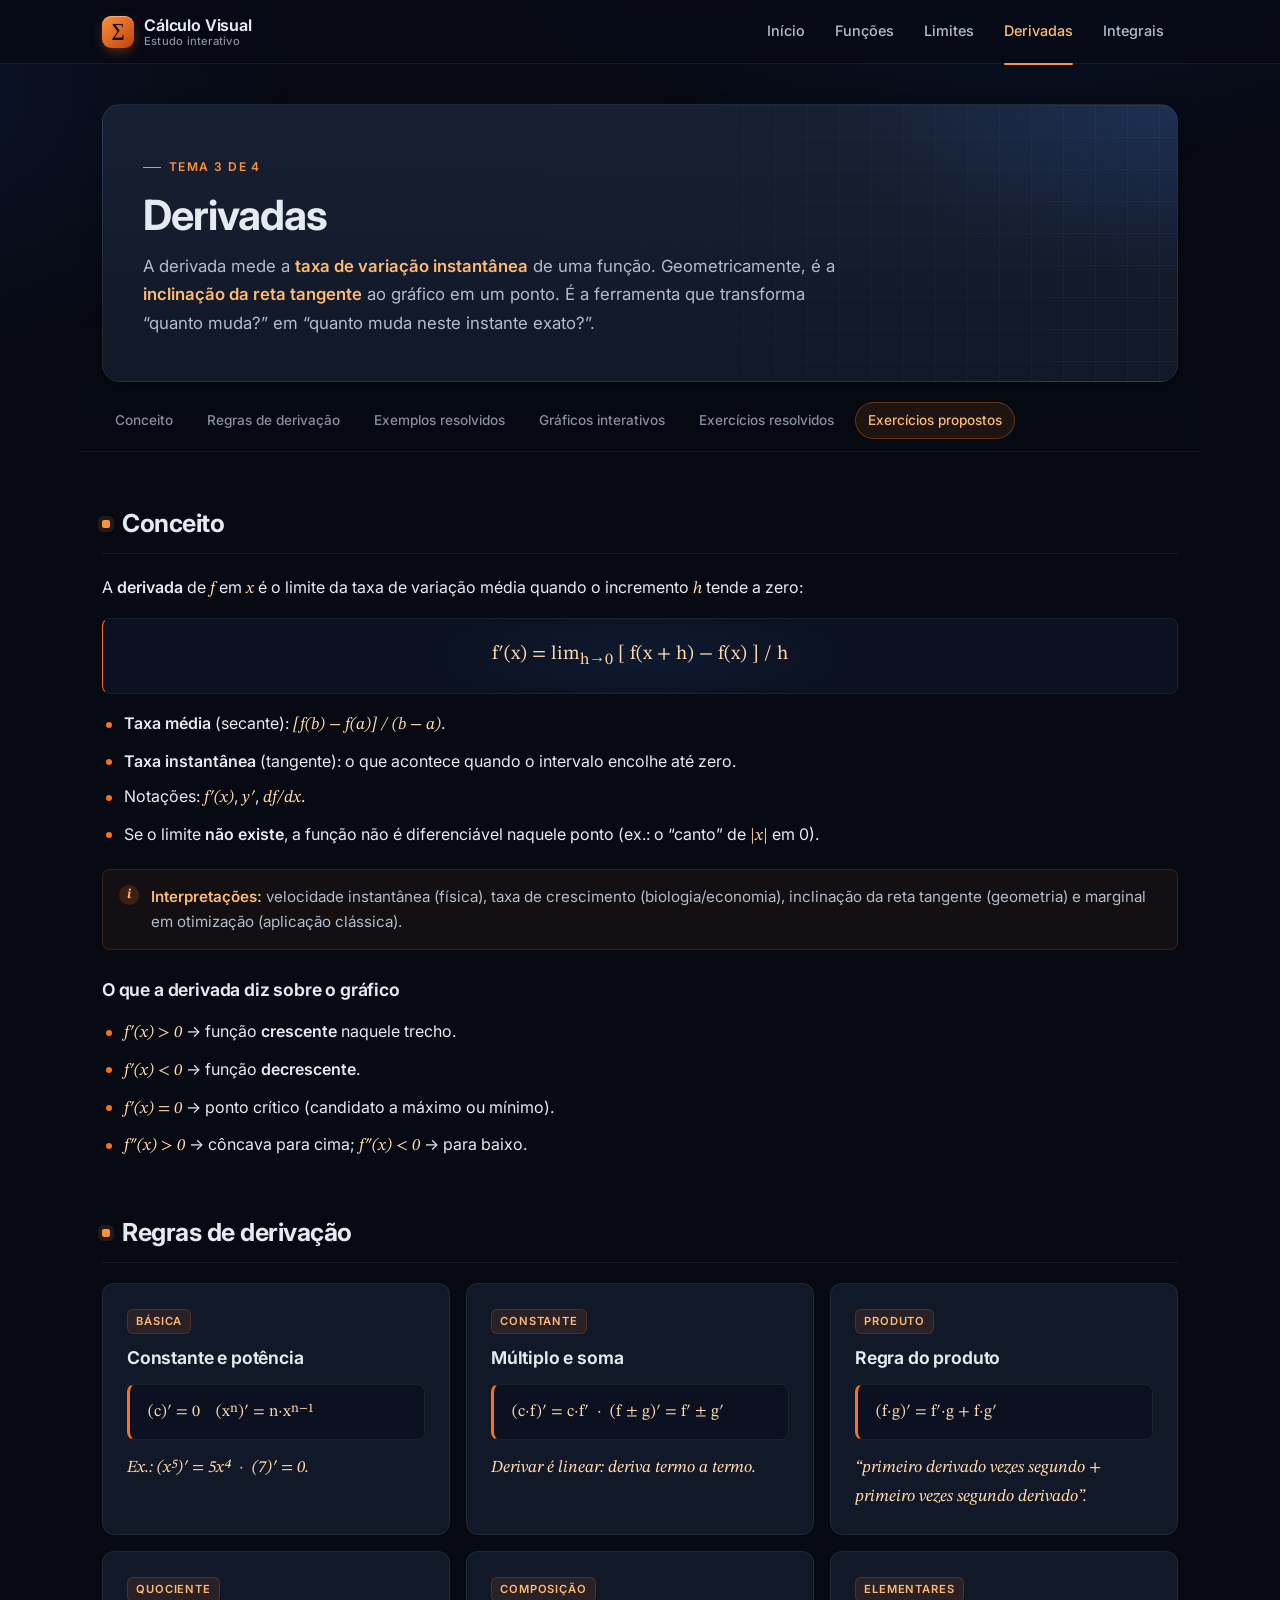
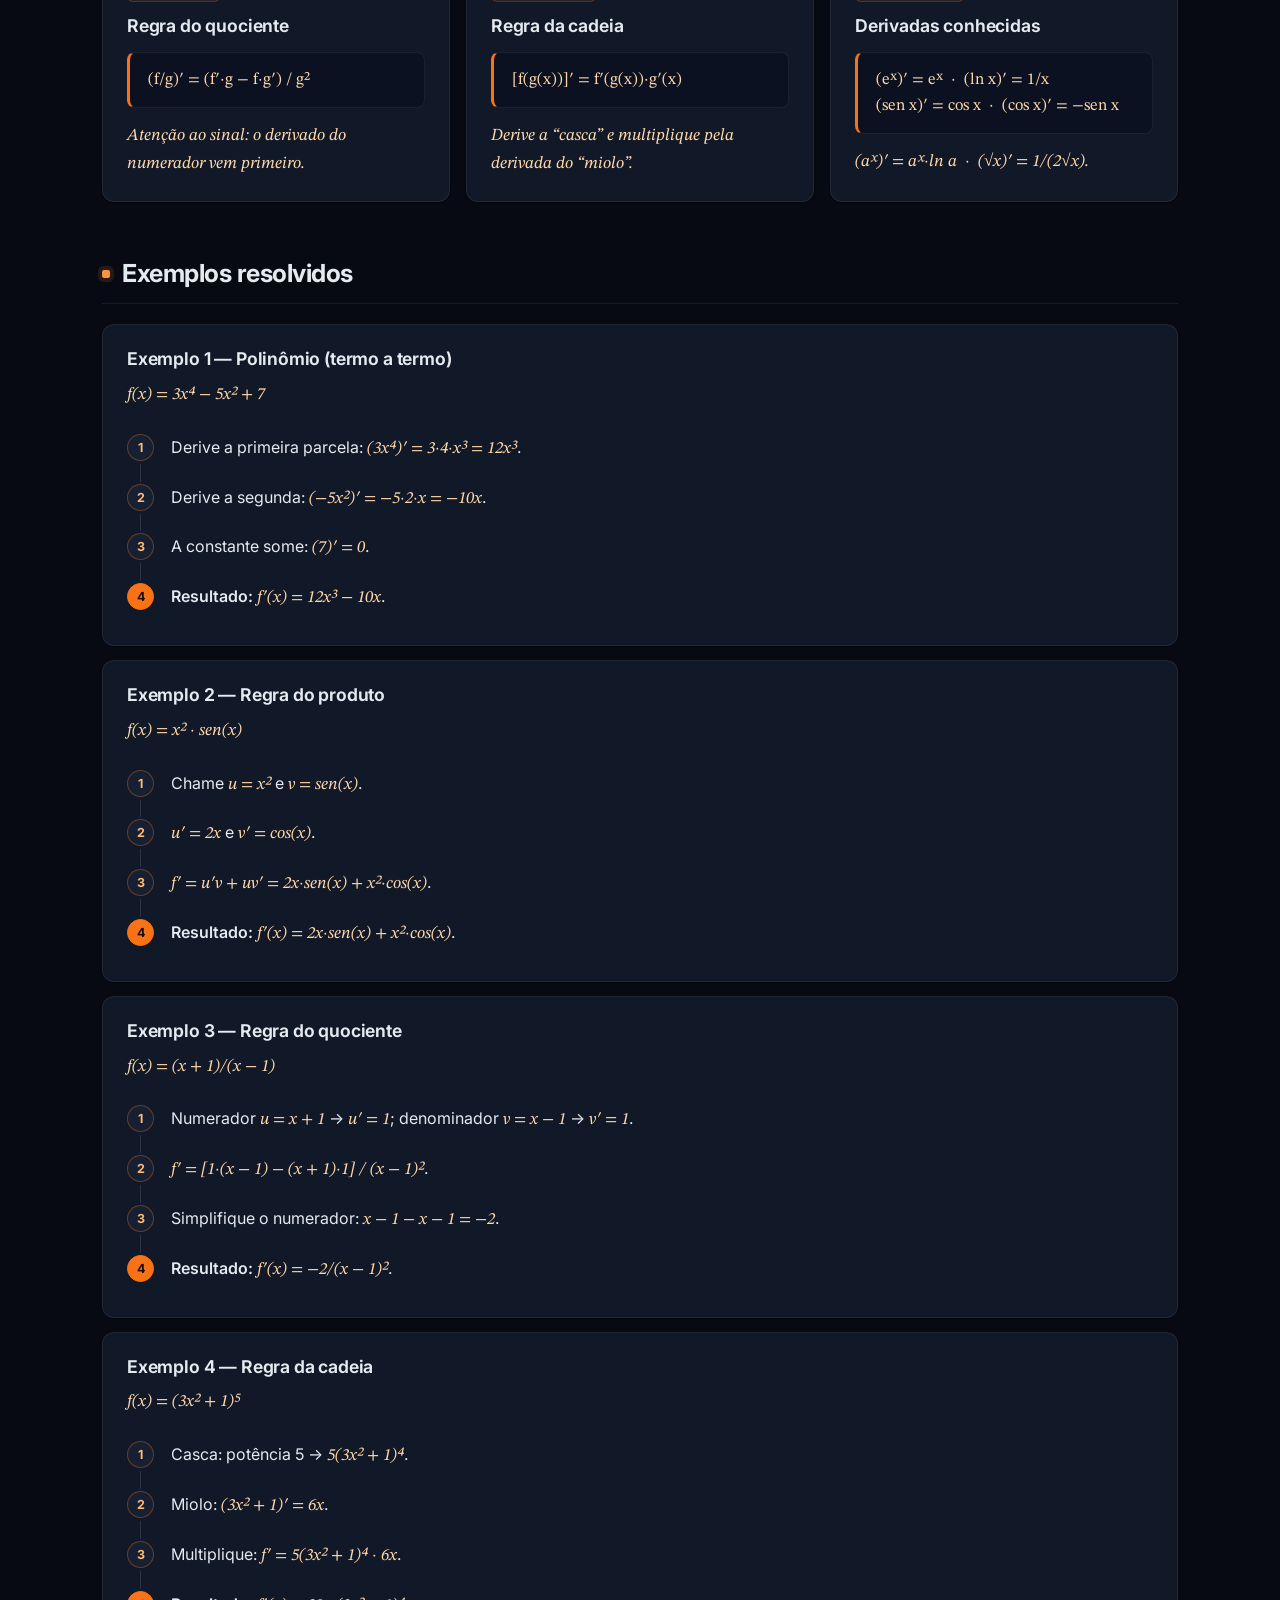
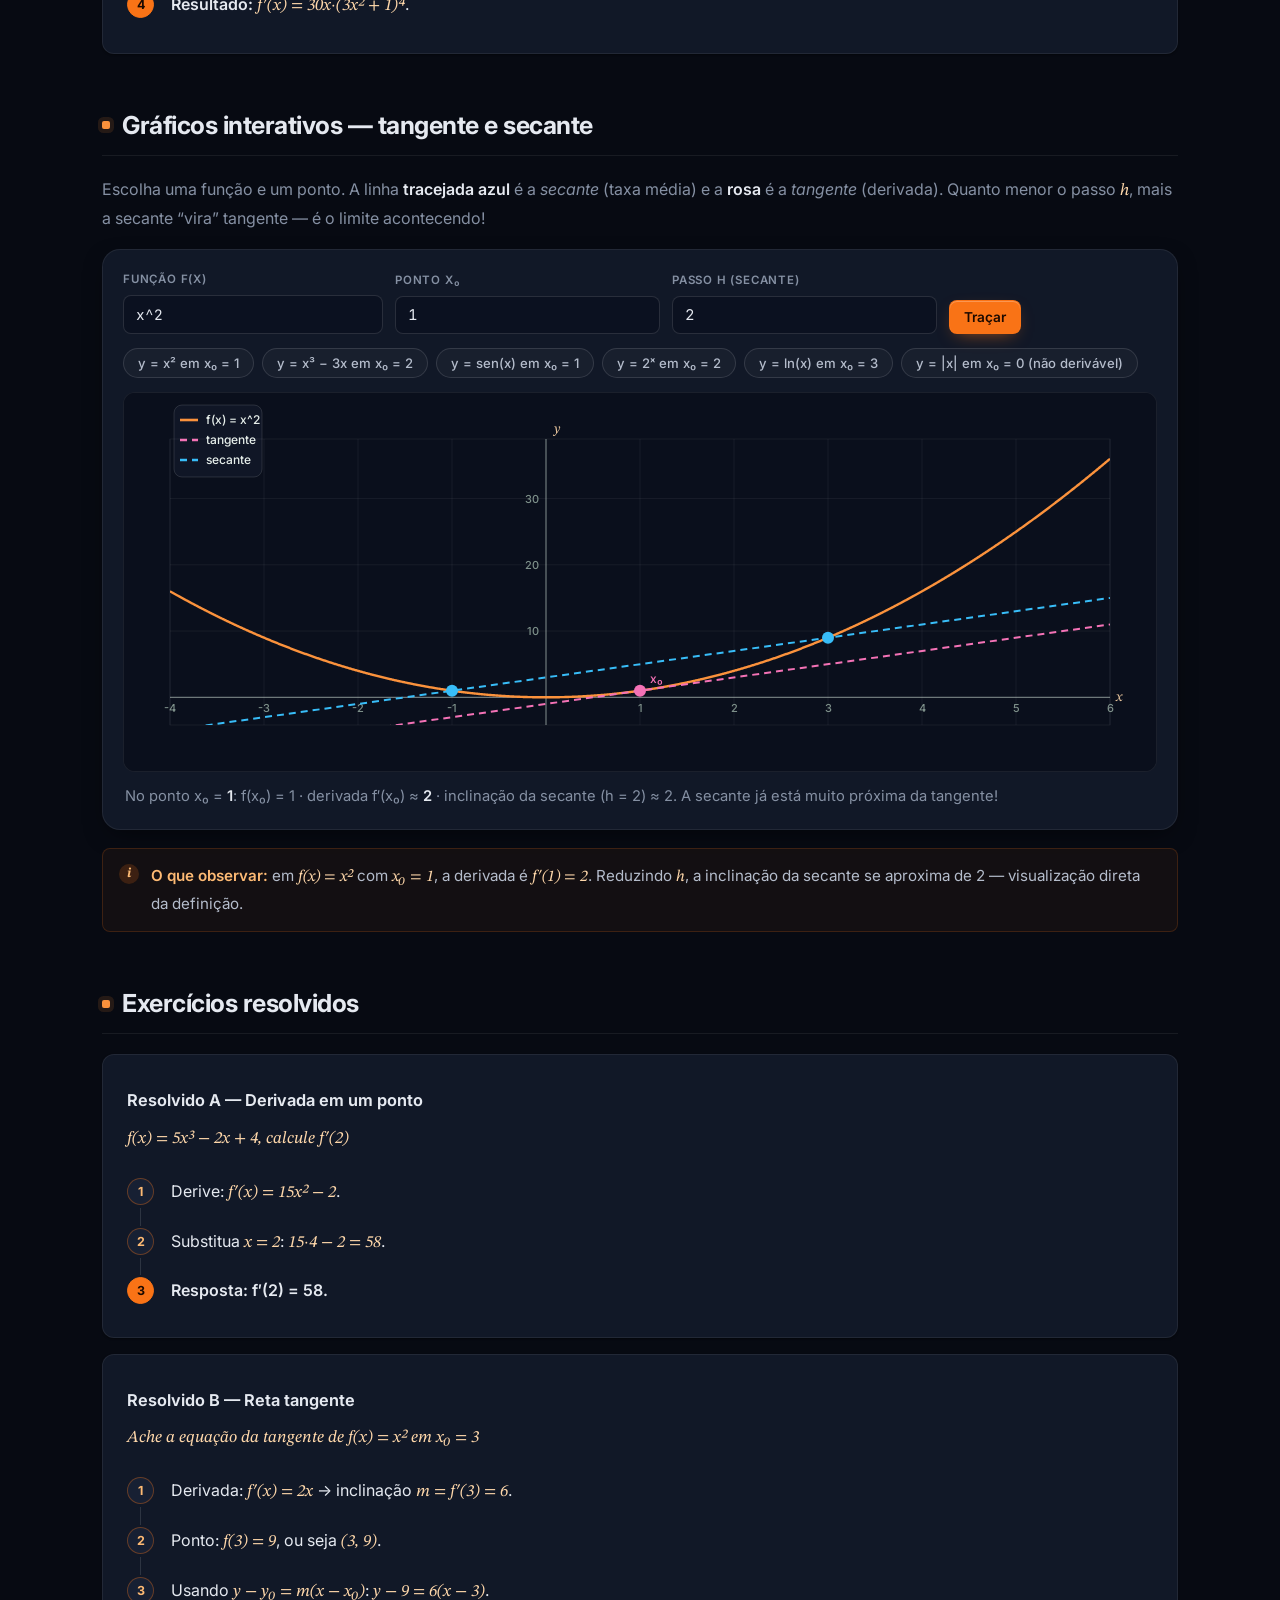
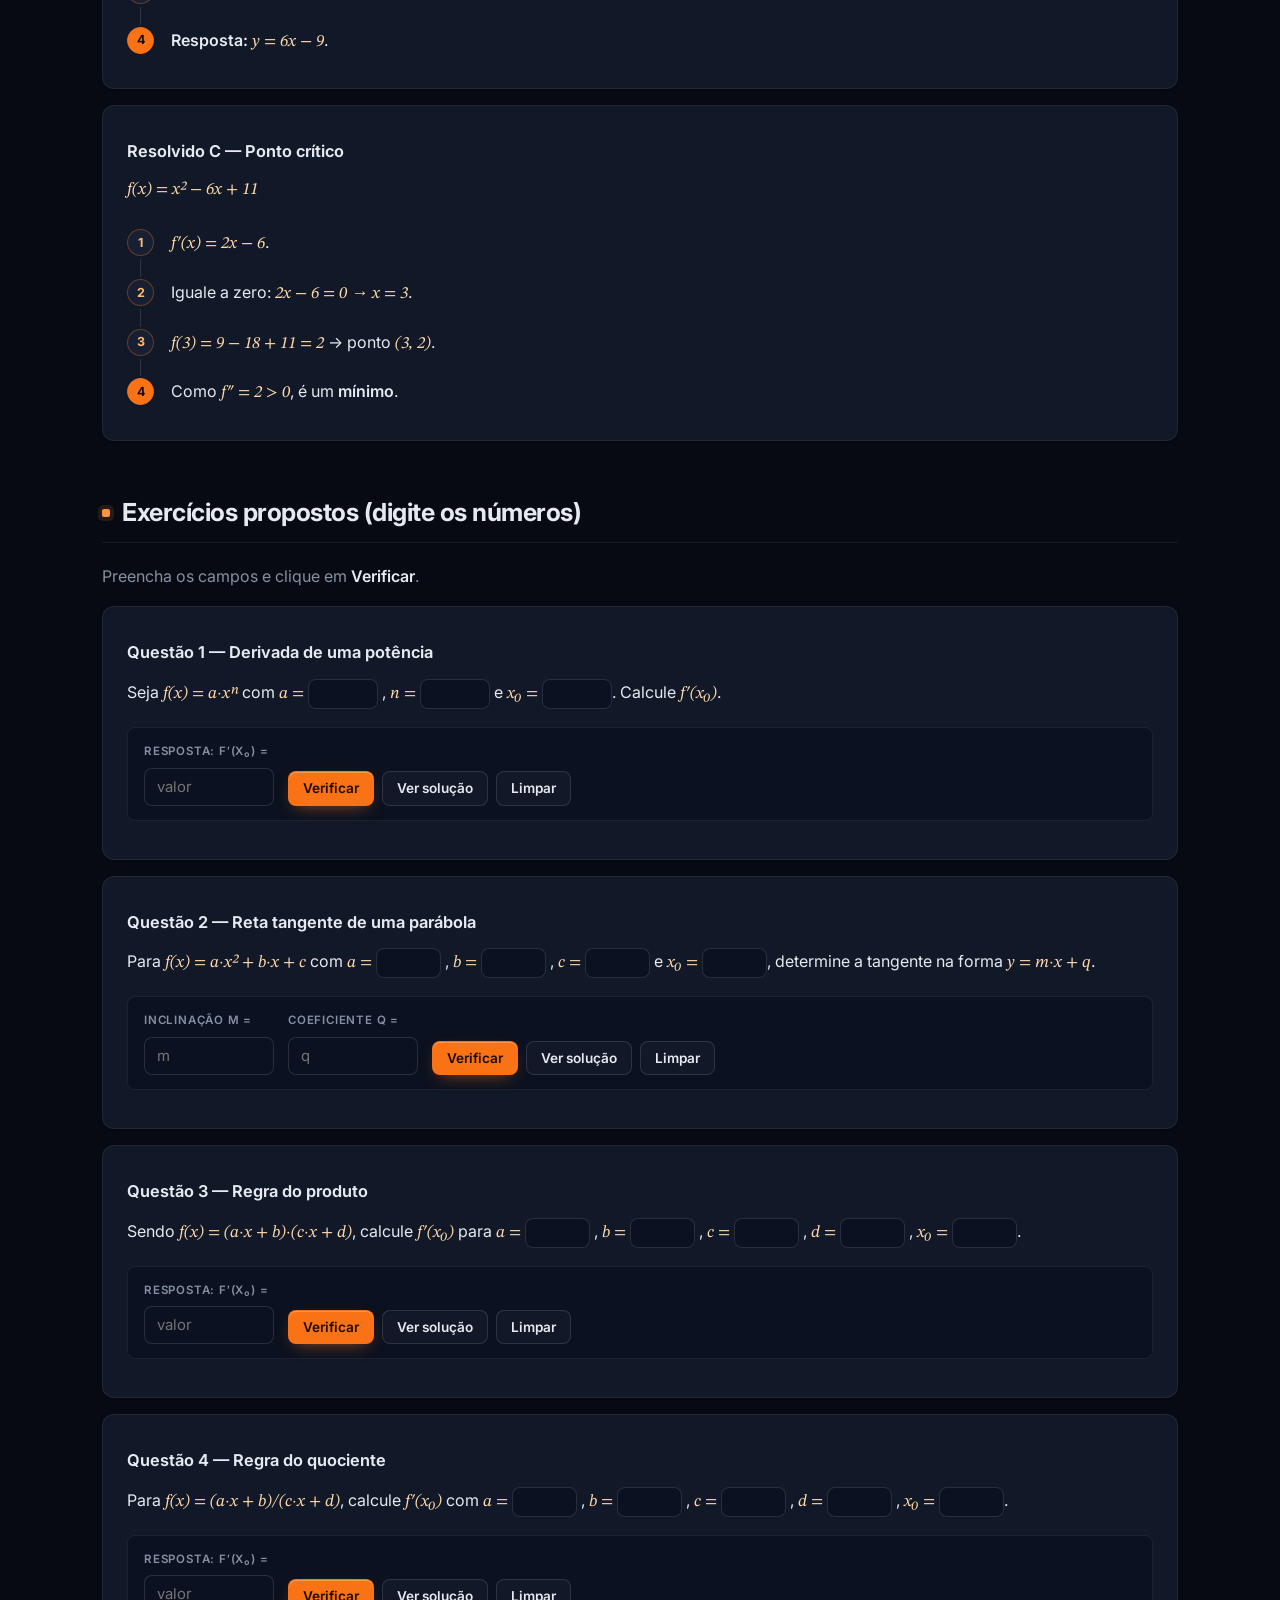
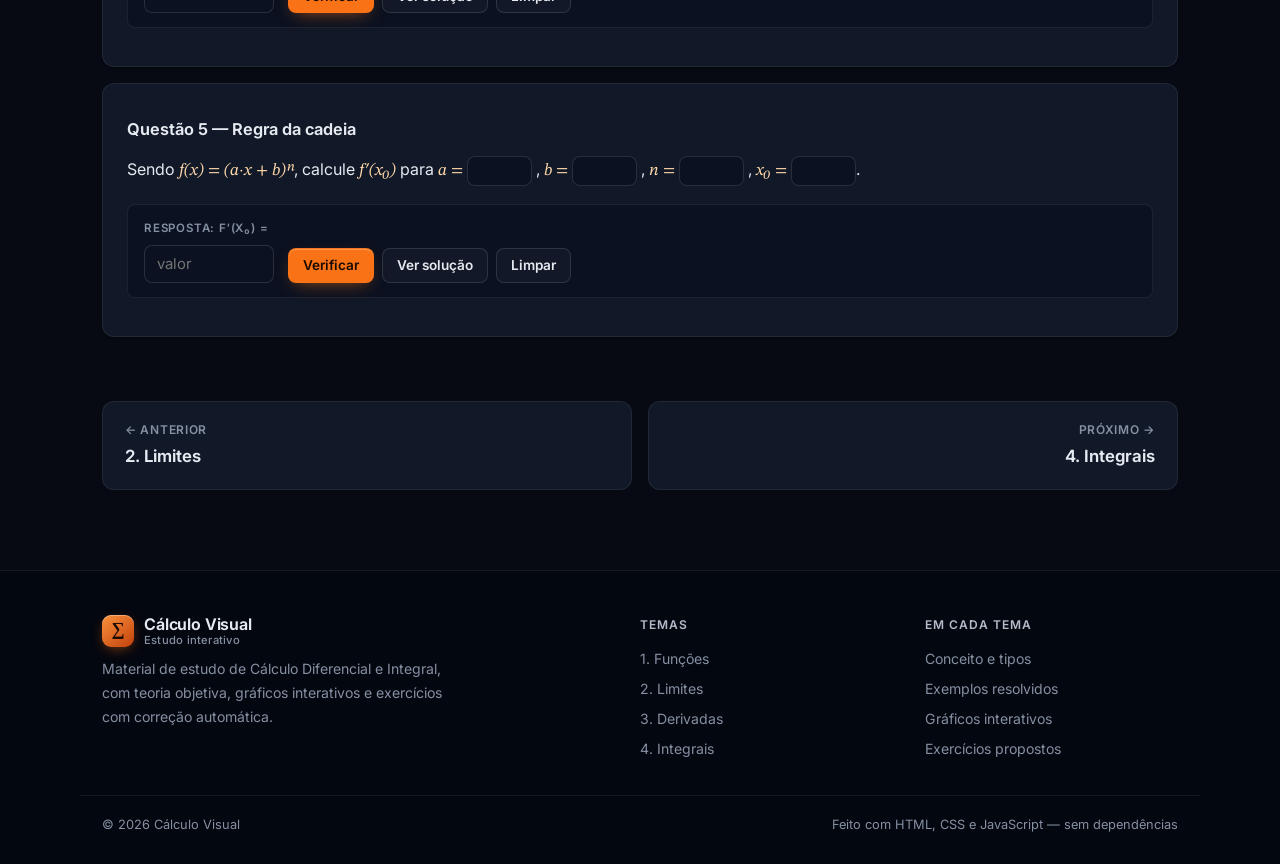
==== commit ef707b3b: "Cor de destaque: verde -> laranja Toda a escala verde vira laranja (botões, links, fórmulas, gráfico" ====
--- a/derivadas.html
+++ b/derivadas.html
@@ -9,11 +9,11 @@
   <meta name="theme-color" content="#070a12">
   <meta property="og:type" content="website">
   <meta property="og:description" content="Derivadas: taxa de variação, reta tangente, regras de derivação e gráfico interativo de tangente e secante.">
-  <link rel="icon" href="data:image/svg+xml,%3Csvg xmlns='http://www.w3.org/2000/svg' viewBox='0 0 64 64'%3E%3Cdefs%3E%3ClinearGradient id='g' x1='0' y1='0' x2='1' y2='1'%3E%3Cstop offset='0' stop-color='%2334d399'/%3E%3Cstop offset='1' stop-color='%23047857'/%3E%3C/linearGradient%3E%3C/defs%3E%3Crect width='64' height='64' rx='16' fill='url(%23g)'/%3E%3Ctext x='32' y='45' text-anchor='middle' font-family='Georgia,serif' font-size='38' font-weight='700' fill='%2303150e'%3E%E2%88%91%3C/text%3E%3C/svg%3E">
+  <link rel="icon" href="data:image/svg+xml,%3Csvg xmlns='http://www.w3.org/2000/svg' viewBox='0 0 64 64'%3E%3Cdefs%3E%3ClinearGradient id='g' x1='0' y1='0' x2='1' y2='1'%3E%3Cstop offset='0' stop-color='%23fb923c'/%3E%3Cstop offset='1' stop-color='%23c2410c'/%3E%3C/linearGradient%3E%3C/defs%3E%3Crect width='64' height='64' rx='16' fill='url(%23g)'/%3E%3Ctext x='32' y='45' text-anchor='middle' font-family='Georgia,serif' font-size='38' font-weight='700' fill='%231c0a00'%3E%E2%88%91%3C/text%3E%3C/svg%3E">
   <link rel="preconnect" href="https://fonts.googleapis.com">
   <link rel="preconnect" href="https://fonts.gstatic.com" crossorigin>
   <link rel="stylesheet" href="https://fonts.googleapis.com/css2?family=Inter:wght@400;500;600;650;700;750&family=JetBrains+Mono:wght@400;500&family=STIX+Two+Text:ital,wght@0,400;0,600;1,400;1,600&display=swap">
-  <link rel="stylesheet" href="css/style.css?v=6">
+  <link rel="stylesheet" href="css/style.css?v=7">
 </head>
 <body>
 
@@ -184,7 +184,7 @@
     <section id="graficos">
       <h2>Gráficos interativos — tangente e secante</h2>
       <p class="muted">
-        Escolha uma função e um ponto. A linha <strong>tracejada amarela</strong>
+        Escolha uma função e um ponto. A linha <strong>tracejada azul</strong>
         é a <em>secante</em> (taxa média) e a <strong>rosa</strong> é a
         <em>tangente</em> (derivada). Quanto menor o passo <span class="mth">h</span>,
         mais a secante “vira” tangente — é o limite acontecendo!
@@ -486,9 +486,9 @@
     </div>
   </footer>
 
-  <script src="js/math.js?v=6"></script>
-  <script src="js/graph.js?v=6"></script>
-  <script src="js/exercises.js?v=6"></script>
+  <script src="js/math.js?v=7"></script>
+  <script src="js/graph.js?v=7"></script>
+  <script src="js/exercises.js?v=7"></script>
   <script>
     const dvCanvas = document.getElementById('dv-canvas');
     const dvExpr = document.getElementById('dv-expr');
@@ -530,16 +530,16 @@
         xmin: x0 - range, xmax: x0 + range,
         lines: [
           { fn: x => y0 + m * (x - x0), color: '#f472b6', label: 'tangente' },
-          { fn: x => ym + mSec * (x - xm), color: '#fbbf24', label: 'secante' }
+          { fn: x => ym + mSec * (x - xm), color: '#38bdf8', label: 'secante' }
         ],
         markers: [
           { x: x0, y: y0, type: 'dot', color: '#f472b6', label: 'x₀' },
-          { x: xm, y: ym, type: 'dot', color: '#fbbf24' },
-          { x: xp, y: yp, type: 'dot', color: '#fbbf24' }
+          { x: xm, y: ym, type: 'dot', color: '#38bdf8' },
+          { x: xp, y: yp, type: 'dot', color: '#38bdf8' }
         ]
       };
 
-      Plot.draw(dvCanvas, [{ expr: expr, color: '#34d399', label: 'f(x) = ' + expr }], opts);
+      Plot.draw(dvCanvas, [{ expr: expr, color: '#fb923c', label: 'f(x) = ' + expr }], opts);
 
       dvInfo.innerHTML =
         'No ponto x₀ = <strong>' + MathParser.format(x0) + '</strong>: ' +
@@ -566,6 +566,6 @@
     });
     plotTangent();
   </script>
-  <script src="js/ui.js?v=6"></script>
+  <script src="js/ui.js?v=7"></script>
 </body>
 </html>
--- a/css/style.css
+++ b/css/style.css
@@ -12,14 +12,14 @@
   --panel-hover: #1c2740;
 
   /* acento */
-  --green-900: #052e22;
-  --green-800: #064e3b;
-  --green-700: #047857;
-  --green-600: #059669;
-  --green-500: #10b981;
-  --green-400: #34d399;
-  --green-300: #6ee7b7;
-  --green-200: #a7f3d0;
+  --accent-900: #431407;
+  --accent-800: #7c2d12;
+  --accent-700: #c2410c;
+  --accent-600: #ea580c;
+  --accent-500: #f97316;
+  --accent-400: #fb923c;
+  --accent-300: #fdba74;
+  --accent-200: #fed7aa;
 
   /* texto */
   --text: #e5e9f0;
@@ -29,13 +29,13 @@
   /* linhas */
   --border: rgba(255, 255, 255, 0.07);
   --border-2: rgba(255, 255, 255, 0.12);
-  --border-accent: rgba(16, 185, 129, 0.35);
+  --border-accent: rgba(249, 115, 22, 0.35);
 
   /* estados */
   --danger: #f87171;
   --danger-bg: rgba(248, 113, 113, 0.08);
-  --ok: #34d399;
-  --warn: #fbbf24;
+  --ok: #fb923c;
+  --warn: #38bdf8;
 
   /* forma */
   --radius-sm: 8px;
@@ -83,10 +83,10 @@
     radial-gradient(600px 400px at -10% 10%, rgba(30, 58, 138, 0.22), transparent 70%);
 }
 
-::selection { background: rgba(16, 185, 129, 0.35); color: #fff; }
+::selection { background: rgba(249, 115, 22, 0.35); color: #fff; }
 
 :focus-visible {
-  outline: 2px solid var(--green-400);
+  outline: 2px solid var(--accent-400);
   outline-offset: 2px;
   border-radius: 4px;
 }
@@ -127,12 +127,12 @@
   display: grid;
   place-items: center;
   border-radius: 9px;
-  background: linear-gradient(140deg, var(--green-400), var(--green-700));
-  color: #03150e;
+  background: linear-gradient(140deg, var(--accent-400), var(--accent-700));
+  color: #1c0a00;
   font-family: var(--font-math);
   font-weight: 700;
   font-size: 1.15rem;
-  box-shadow: inset 0 1px 0 rgba(255, 255, 255, 0.35), 0 4px 14px -4px rgba(16, 185, 129, 0.6);
+  box-shadow: inset 0 1px 0 rgba(255, 255, 255, 0.35), 0 4px 14px -4px rgba(249, 115, 22, 0.6);
 }
 
 .brand small {
@@ -164,7 +164,7 @@
 
 .nav-links a:hover { color: var(--text); background: rgba(255, 255, 255, 0.05); }
 
-.nav-links a.active { color: var(--green-300); }
+.nav-links a.active { color: var(--accent-300); }
 
 .nav-links a.active::after {
   content: "";
@@ -174,7 +174,7 @@
   bottom: -13px;
   height: 2px;
   border-radius: 2px;
-  background: var(--green-400);
+  background: var(--accent-400);
 }
 
 .nav-toggle {
@@ -236,7 +236,7 @@
   font-weight: 600;
   letter-spacing: 0.12em;
   text-transform: uppercase;
-  color: var(--green-400);
+  color: var(--accent-400);
 }
 
 .eyebrow::before {
@@ -257,7 +257,7 @@
 
 .page-header p { margin: 0; color: var(--text-2); max-width: 720px; font-size: 1.05rem; }
 
-.page-header strong { color: var(--green-300); font-weight: 600; }
+.page-header strong { color: var(--accent-300); font-weight: 600; }
 
 section {
   margin: 56px 0;
@@ -284,8 +284,8 @@
   width: 8px;
   height: 8px;
   border-radius: 2px;
-  background: var(--green-400);
-  box-shadow: 0 0 0 4px rgba(52, 211, 153, 0.12);
+  background: var(--accent-400);
+  box-shadow: 0 0 0 4px rgba(251, 146, 60, 0.12);
 }
 
 h3 {
@@ -303,8 +303,8 @@
 
 strong { color: var(--text); font-weight: 600; }
 
-a { color: var(--green-400); text-decoration-color: rgba(52, 211, 153, 0.4); text-underline-offset: 3px; }
-a:hover { color: var(--green-300); text-decoration-color: currentColor; }
+a { color: var(--accent-400); text-decoration-color: rgba(251, 146, 60, 0.4); text-underline-offset: 3px; }
+a:hover { color: var(--accent-300); text-decoration-color: currentColor; }
 
 .muted { color: var(--muted); }
 
@@ -355,8 +355,8 @@
 #sumario a:hover { color: var(--text); background: rgba(255, 255, 255, 0.05); }
 
 #sumario a.current {
-  color: var(--green-300);
-  background: rgba(16, 185, 129, 0.1);
+  color: var(--accent-300);
+  background: rgba(249, 115, 22, 0.1);
   border-color: var(--border-accent);
 }
 
@@ -396,9 +396,9 @@
   font-weight: 600;
   letter-spacing: 0.08em;
   text-transform: uppercase;
-  color: var(--green-300);
-  background: rgba(16, 185, 129, 0.1);
-  border: 1px solid rgba(16, 185, 129, 0.2);
+  color: var(--accent-300);
+  background: rgba(249, 115, 22, 0.1);
+  border: 1px solid rgba(249, 115, 22, 0.2);
   border-radius: 6px;
   padding: 2px 8px;
   margin-bottom: 12px;
@@ -423,7 +423,7 @@
   padding-top: 16px;
   font-size: 0.88rem;
   font-weight: 600;
-  color: var(--green-400);
+  color: var(--accent-400);
 }
 
 a.card .card-cta::after { content: " →"; transition: margin 0.2s; }
@@ -436,9 +436,9 @@
   place-items: center;
   margin-bottom: 14px;
   border-radius: 10px;
-  background: rgba(16, 185, 129, 0.1);
-  border: 1px solid rgba(16, 185, 129, 0.22);
-  color: var(--green-300);
+  background: rgba(249, 115, 22, 0.1);
+  border: 1px solid rgba(249, 115, 22, 0.22);
+  color: var(--accent-300);
   font-family: var(--font-math);
   font-size: 1.25rem;
   font-style: italic;
@@ -473,7 +473,7 @@
 }
 
 .hero h1 .accent {
-  background: linear-gradient(120deg, var(--green-300), var(--green-500));
+  background: linear-gradient(120deg, var(--accent-300), var(--accent-500));
   -webkit-background-clip: text;
   background-clip: text;
   color: transparent;
@@ -537,8 +537,8 @@
   gap: 8px;
   cursor: pointer;
   border: 1px solid transparent;
-  background: var(--green-500);
-  color: #03150e;
+  background: var(--accent-500);
+  color: #1c0a00;
   padding: 11px 20px;
   border-radius: 10px;
   font-family: inherit;
@@ -547,11 +547,11 @@
   line-height: 1.2;
   text-decoration: none;
   white-space: nowrap;
-  box-shadow: inset 0 1px 0 rgba(255, 255, 255, 0.25), 0 6px 18px -8px rgba(16, 185, 129, 0.7);
+  box-shadow: inset 0 1px 0 rgba(255, 255, 255, 0.25), 0 6px 18px -8px rgba(249, 115, 22, 0.7);
   transition: background 0.15s, transform 0.15s, box-shadow 0.15s, border-color 0.15s, color 0.15s;
 }
 
-.btn:hover { background: var(--green-400); color: #03150e; transform: translateY(-1px); }
+.btn:hover { background: var(--accent-400); color: #1c0a00; transform: translateY(-1px); }
 .btn:active { transform: translateY(0); }
 
 .btn.ghost {
@@ -570,7 +570,7 @@
   font-family: var(--font-math);
   font-style: italic;
   font-size: 1.06em;
-  color: var(--green-200);
+  color: var(--accent-200);
   white-space: nowrap;
 }
 
@@ -580,14 +580,14 @@
   display: block;
   background: var(--bg-soft);
   border: 1px solid var(--border);
-  border-left: 3px solid var(--green-500);
+  border-left: 3px solid var(--accent-500);
   border-radius: var(--radius-sm);
   padding: 14px 18px;
   margin: 14px 0;
   font-family: var(--font-math);
   font-size: 1.12rem;
   line-height: 1.6;
-  color: var(--green-200);
+  color: var(--accent-200);
   overflow-x: auto;
 }
 
@@ -618,7 +618,7 @@
   width: 6px;
   height: 6px;
   border-radius: 50%;
-  background: var(--green-500);
+  background: var(--accent-500);
 }
 
 /* ---------------- Exemplos / passo a passo ---------------- */
@@ -660,15 +660,15 @@
   place-items: center;
   background: var(--panel-2);
   border: 1px solid var(--border-accent);
-  color: var(--green-300);
+  color: var(--accent-300);
   font-size: 0.78rem;
   font-weight: 700;
 }
 
 .steps li:last-child::before {
-  background: var(--green-500);
-  border-color: var(--green-500);
-  color: #03150e;
+  background: var(--accent-500);
+  border-color: var(--accent-500);
+  color: #1c0a00;
 }
 
 /* ---------------- Gráficos ---------------- */
@@ -737,9 +737,9 @@
 input:hover, select:hover { border-color: rgba(255, 255, 255, 0.2); }
 
 input:focus, select:focus {
-  border-color: var(--green-500);
+  border-color: var(--accent-500);
   background: #0d1426;
-  box-shadow: 0 0 0 3px rgba(16, 185, 129, 0.18);
+  box-shadow: 0 0 0 3px rgba(249, 115, 22, 0.18);
 }
 
 input.wide { min-width: 260px; font-family: var(--font-mono); font-size: 0.9rem; }
@@ -769,9 +769,9 @@
 }
 
 .chip:hover {
-  background: rgba(16, 185, 129, 0.1);
+  background: rgba(249, 115, 22, 0.1);
   border-color: var(--border-accent);
-  color: var(--green-300);
+  color: var(--accent-300);
 }
 
 /* ---------------- Exercícios ---------------- */
@@ -788,7 +788,7 @@
 
 .exercise:hover { border-color: var(--border-2); }
 
-.exercise.solved { border-color: rgba(16, 185, 129, 0.45); }
+.exercise.solved { border-color: rgba(249, 115, 22, 0.45); }
 
 .exercise.solved::after {
   content: "✓ Resolvido";
@@ -798,9 +798,9 @@
   font-size: 0.72rem;
   font-weight: 600;
   letter-spacing: 0.04em;
-  color: var(--green-300);
-  background: rgba(16, 185, 129, 0.12);
-  border: 1px solid rgba(16, 185, 129, 0.3);
+  color: var(--accent-300);
+  background: rgba(249, 115, 22, 0.12);
+  border: 1px solid rgba(249, 115, 22, 0.3);
   padding: 2px 10px;
   border-radius: 999px;
 }
@@ -849,12 +849,12 @@
 }
 
 .feedback.ok {
-  background: rgba(16, 185, 129, 0.08);
-  border-color: rgba(16, 185, 129, 0.35);
-  color: var(--green-200);
-}
-
-.feedback.ok::before { content: "✓"; color: var(--green-400); }
+  background: rgba(249, 115, 22, 0.08);
+  border-color: rgba(249, 115, 22, 0.35);
+  color: var(--accent-200);
+}
+
+.feedback.ok::before { content: "✓"; color: var(--accent-400); }
 
 .feedback.err {
   background: var(--danger-bg);
@@ -881,7 +881,7 @@
   font-weight: 700;
   letter-spacing: 0.08em;
   text-transform: uppercase;
-  color: var(--green-400);
+  color: var(--accent-400);
 }
 
 /* gráfico exibido ao acertar o exercício */
@@ -889,7 +889,7 @@
   margin-top: 14px;
   padding: 14px;
   background: var(--bg-soft);
-  border: 1px solid rgba(16, 185, 129, 0.25);
+  border: 1px solid rgba(249, 115, 22, 0.25);
   border-radius: var(--radius-sm);
   animation: fade-in 0.3s ease;
 }
@@ -898,7 +898,7 @@
   margin: 0 2px 10px;
   font-size: 0.85rem;
   font-weight: 600;
-  color: var(--green-300);
+  color: var(--accent-300);
 }
 
 .ex-plot canvas {
@@ -952,8 +952,8 @@
 /* ---------------- Nota / destaque ---------------- */
 .note {
   position: relative;
-  background: rgba(16, 185, 129, 0.05);
-  border: 1px solid rgba(16, 185, 129, 0.18);
+  background: rgba(249, 115, 22, 0.05);
+  border: 1px solid rgba(249, 115, 22, 0.18);
   border-radius: var(--radius-sm);
   padding: 14px 18px 14px 48px;
   margin: 18px 0;
@@ -971,8 +971,8 @@
   display: grid;
   place-items: center;
   border-radius: 50%;
-  background: rgba(16, 185, 129, 0.18);
-  color: var(--green-300);
+  background: rgba(249, 115, 22, 0.18);
+  color: var(--accent-300);
   font-family: var(--font-math);
   font-style: italic;
   font-weight: 700;
@@ -980,7 +980,7 @@
   line-height: 1;
 }
 
-.note strong { color: var(--green-300); }
+.note strong { color: var(--accent-300); }
 
 /* ---------------- Navegação entre temas ---------------- */
 .page-nav {
@@ -1049,7 +1049,7 @@
 .footer ul { list-style: none; margin: 0; padding: 0; }
 .footer li { margin: 6px 0; }
 .footer li a { color: var(--muted); text-decoration: none; }
-.footer li a:hover { color: var(--green-300); }
+.footer li a:hover { color: var(--accent-300); }
 
 .footer-bottom {
   max-width: var(--maxw);
@@ -1086,7 +1086,7 @@
 }
 
 .to-top.show { opacity: 1; visibility: visible; transform: none; }
-.to-top:hover { border-color: var(--border-accent); color: var(--green-300); }
+.to-top:hover { border-color: var(--border-accent); color: var(--accent-300); }
 .to-top svg { width: 18px; height: 18px; }
 
 /* ---------------- Responsivo ---------------- */
@@ -1116,7 +1116,7 @@
   .navbar.open .nav-links { display: flex; }
 
   .nav-links a { padding: 12px 14px; font-size: 0.98rem; }
-  .nav-links a.active { background: rgba(16, 185, 129, 0.1); }
+  .nav-links a.active { background: rgba(249, 115, 22, 0.1); }
   .nav-links a.active::after { display: none; }
 
   .navbar { padding: 0 16px; }
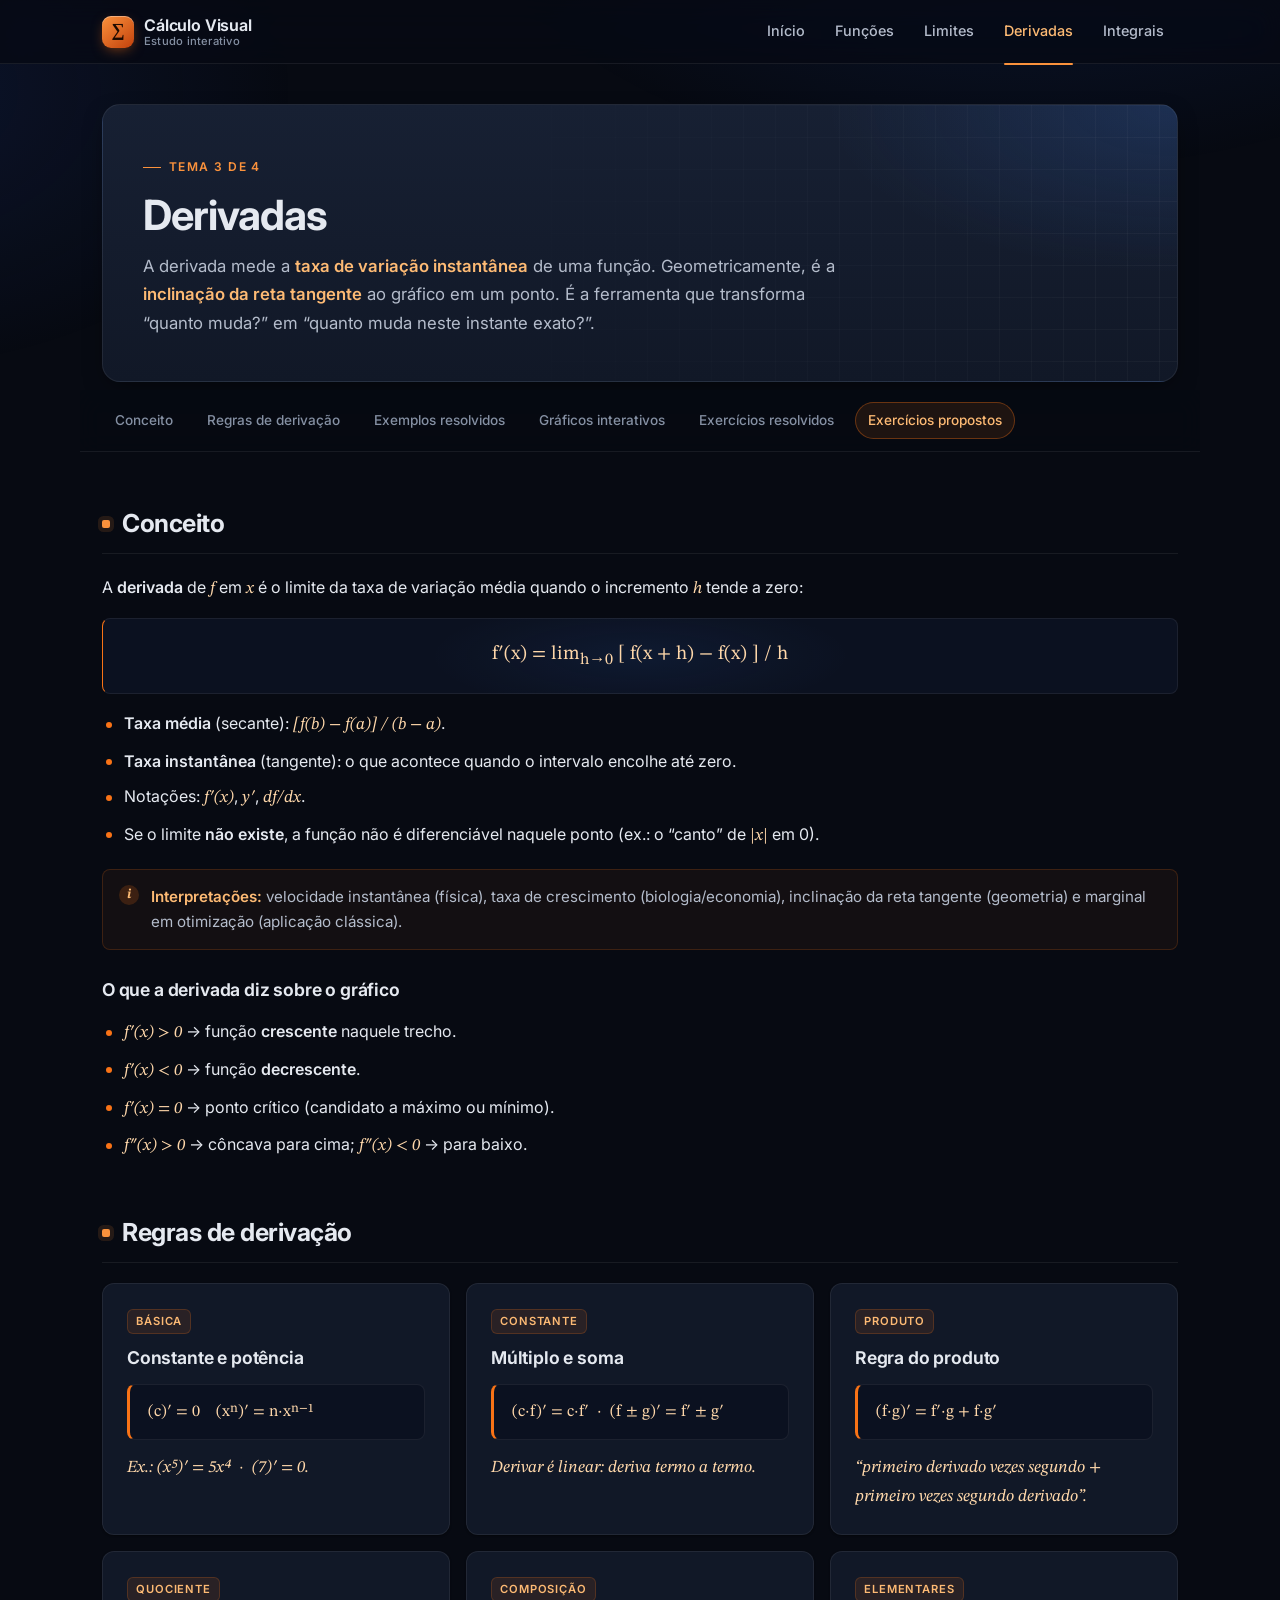
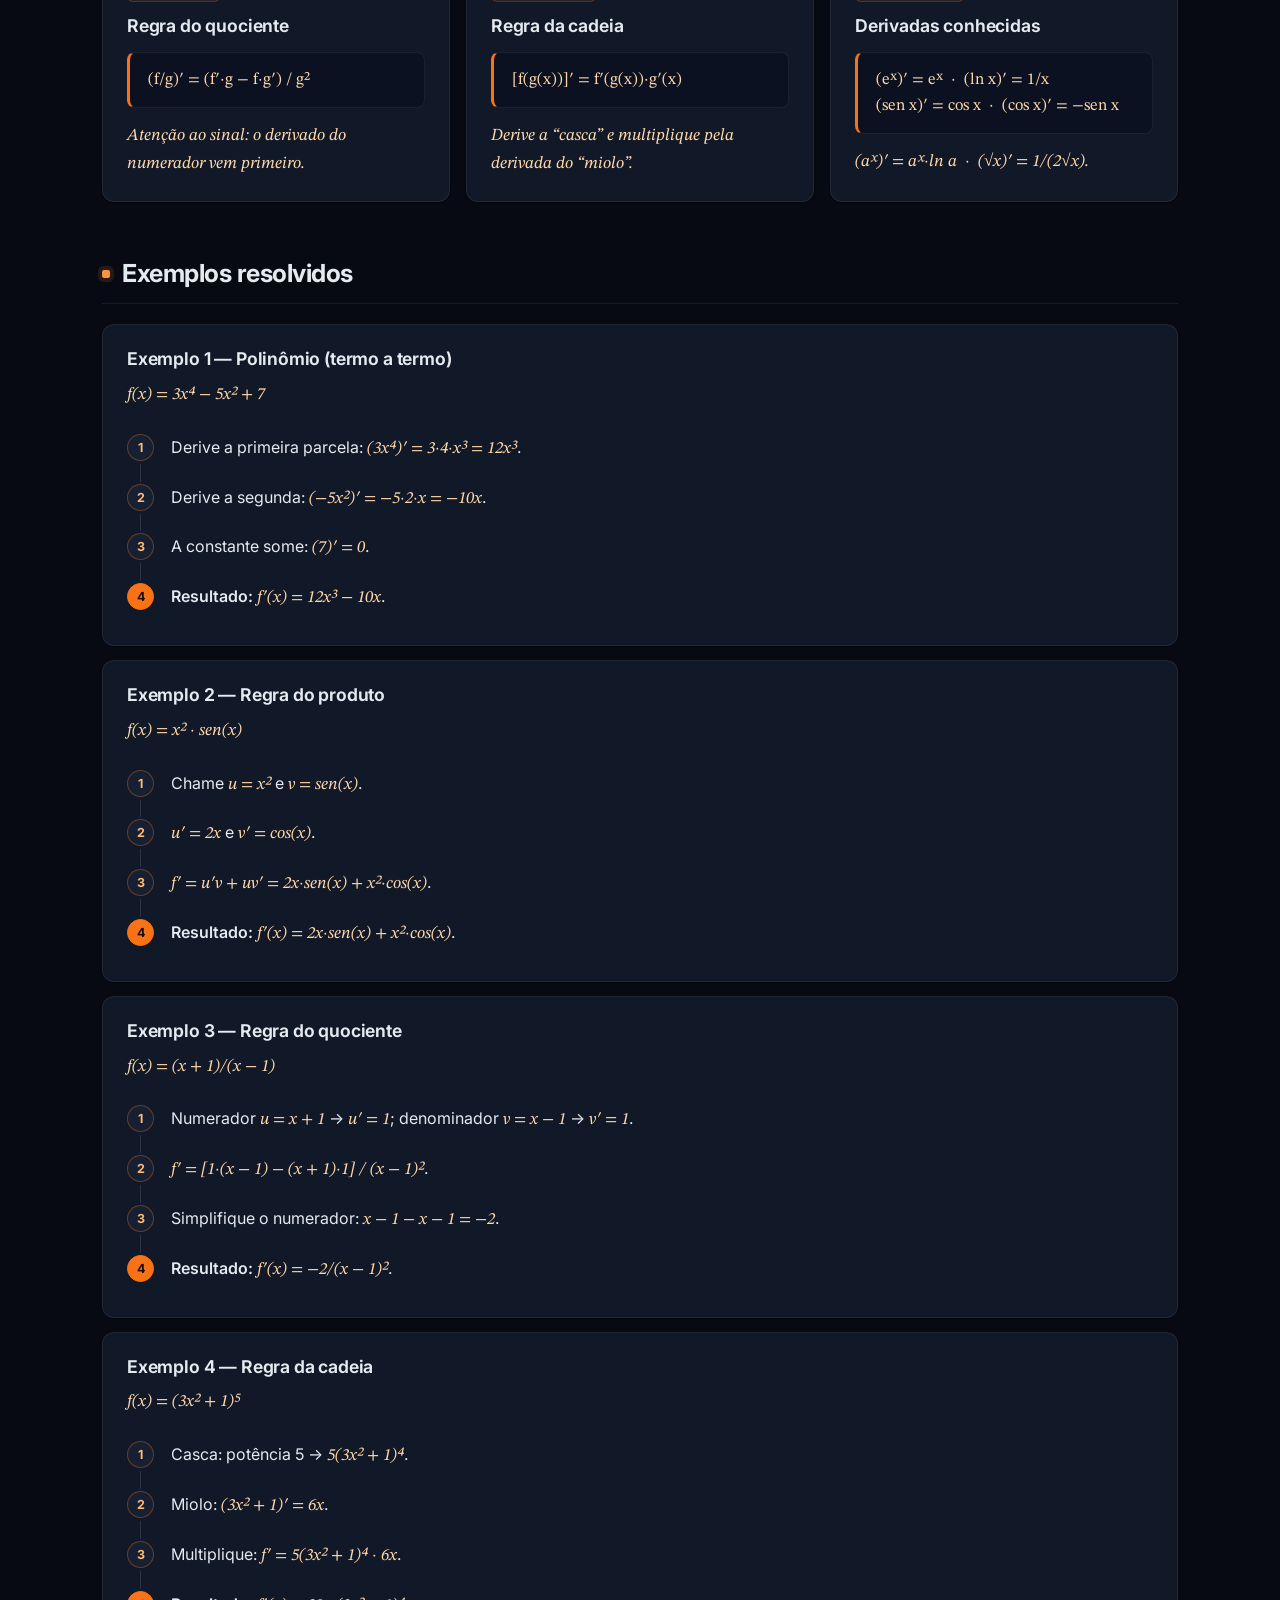
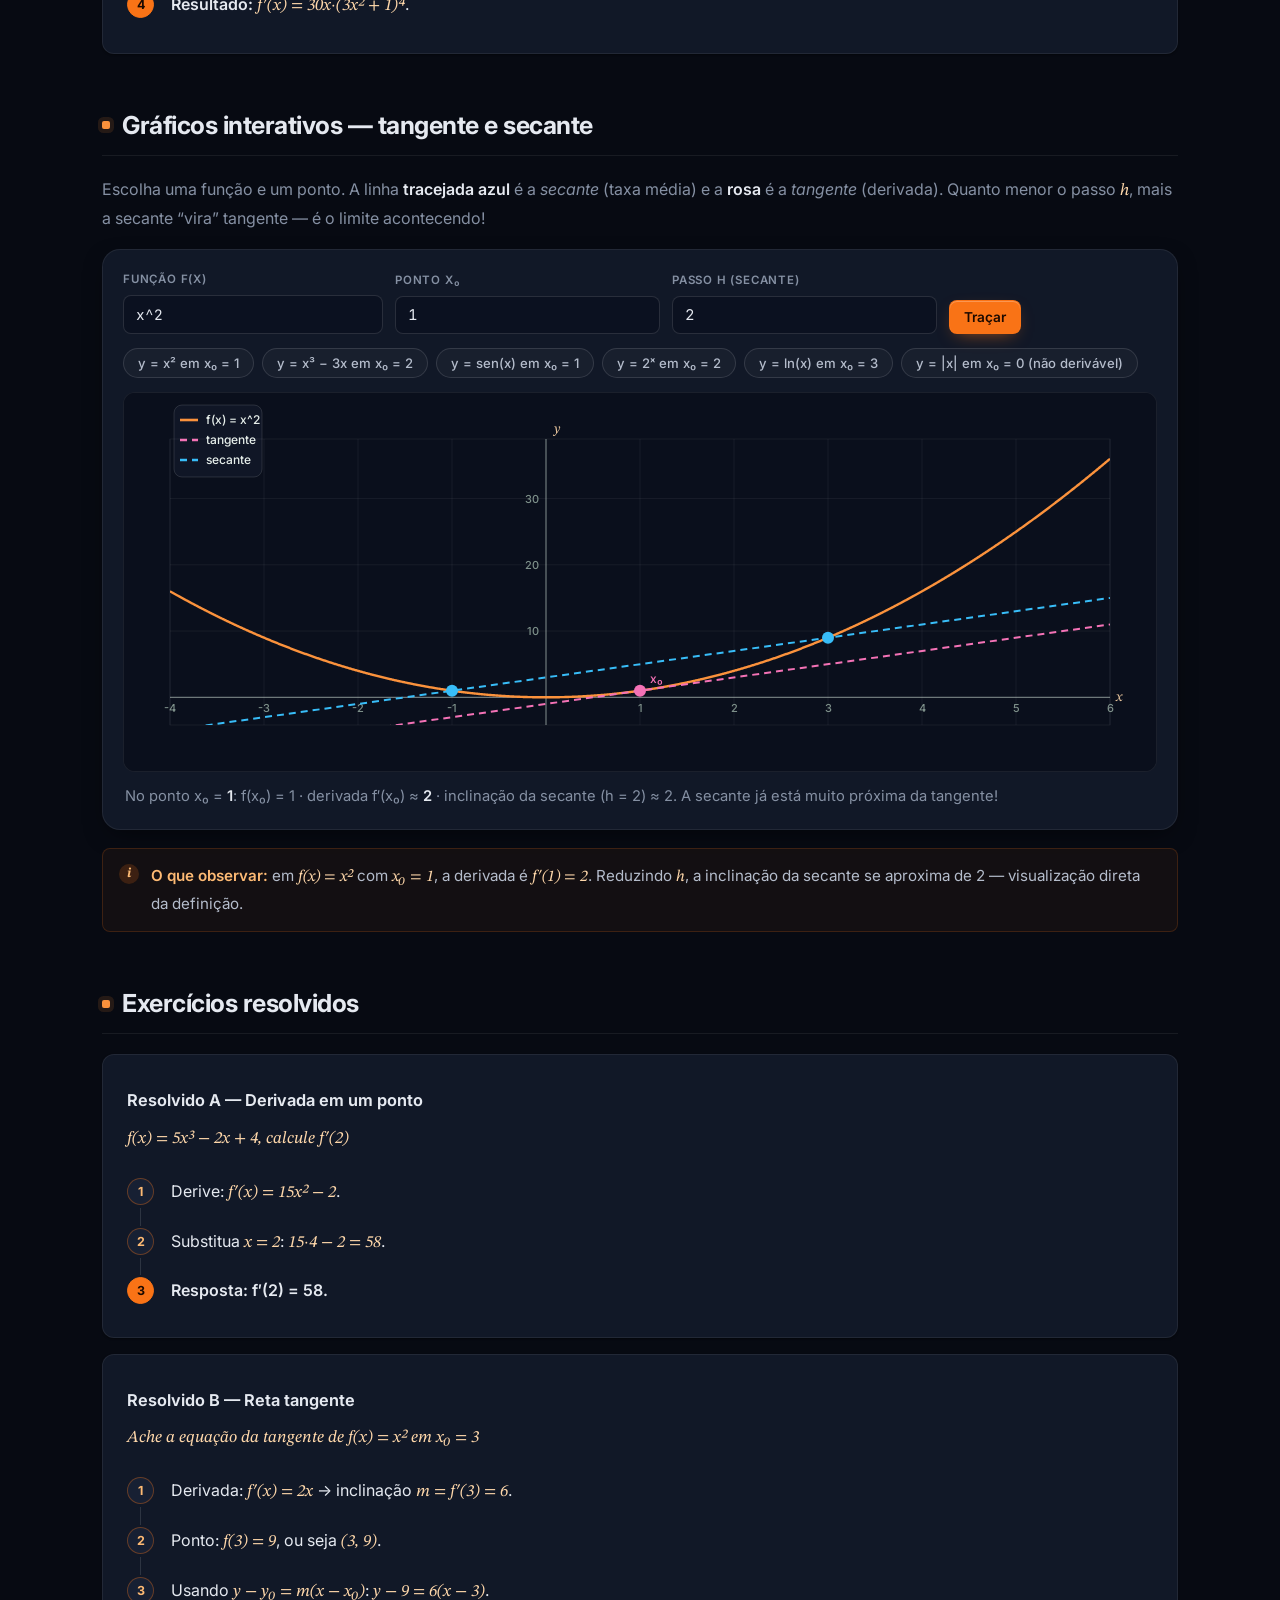
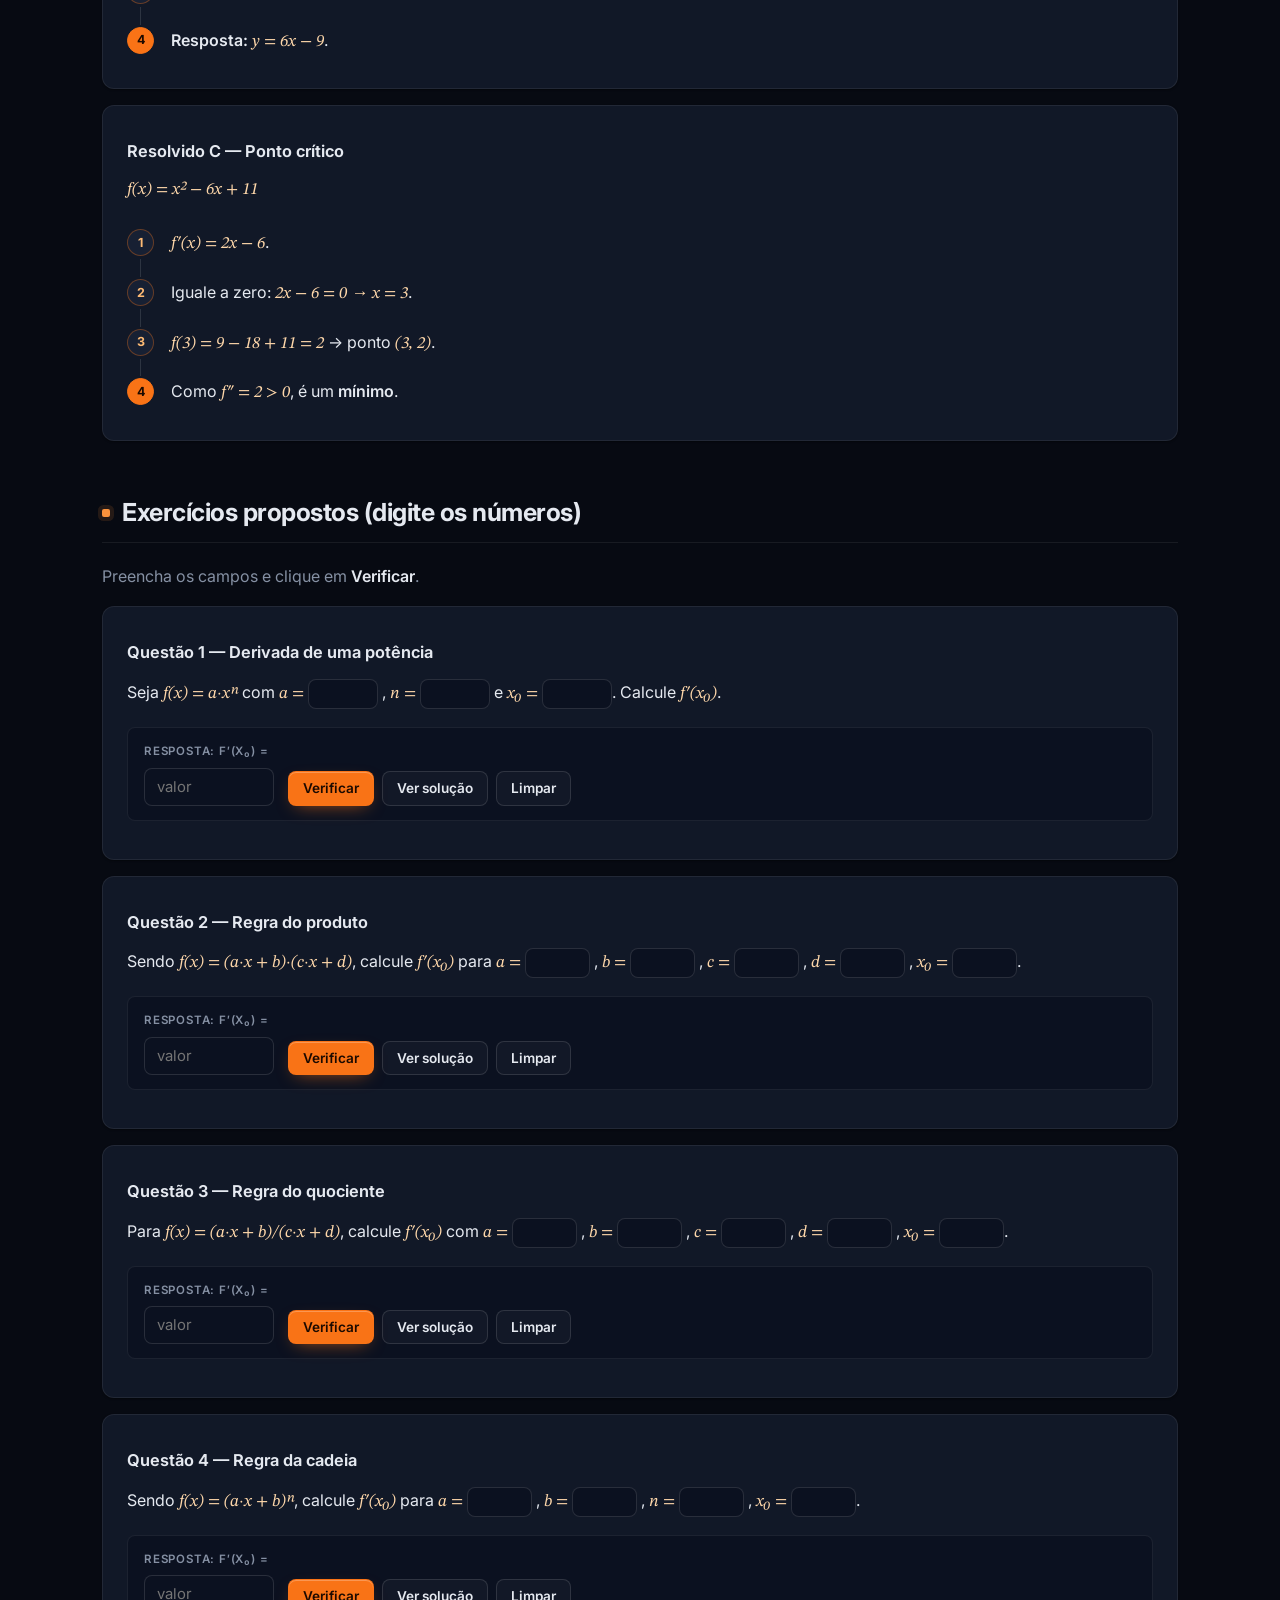
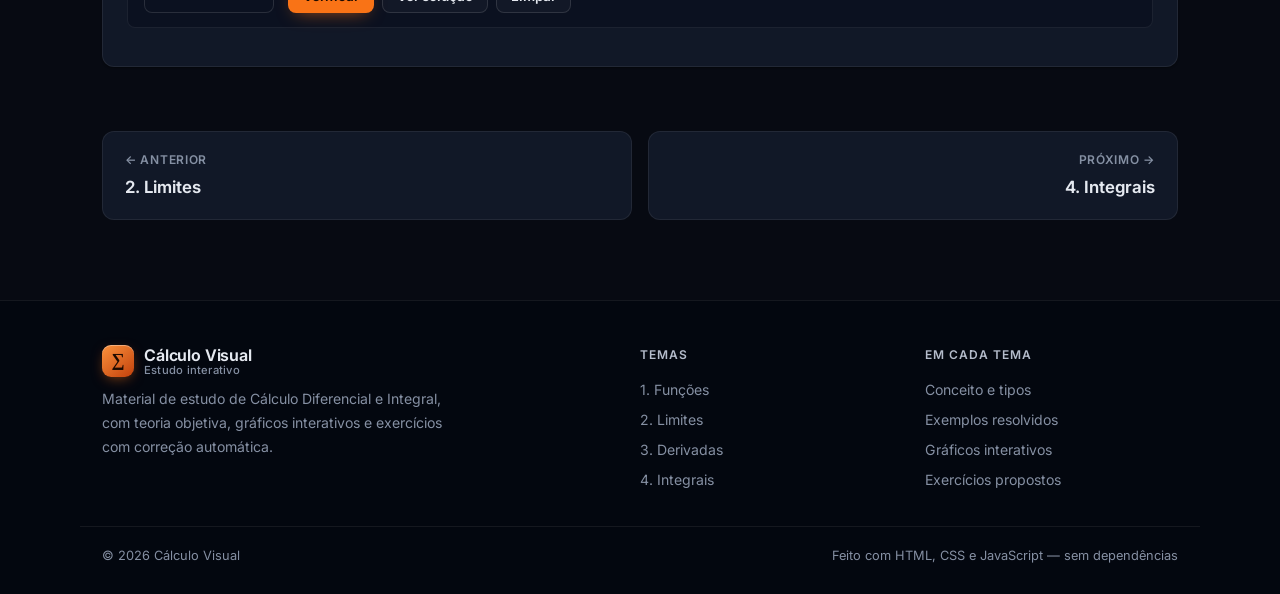
==== commit 1f98110c: "Funções: remove a quadrática e adiciona gráficos manipuláveis por tipo - Remove a função quadrática " ====
--- a/derivadas.html
+++ b/derivadas.html
@@ -298,51 +298,10 @@
       </div>
 
       <!-- Q2 -->
-      <div class="exercise" data-expect="2*a*x0 + b; (a*x0^2 + b*x0 + c) - (2*a*x0 + b)*x0"
-           data-plot="fn: a*x^2 + b*x + c | tangent: x0 | caption: Parábola e a reta tangente que você encontrou" data-tol="0.01"
-           data-success="<strong>Excelente!</strong> Tangente montada corretamente. 🎯">
-        <p class="q-title">Questão 2 — Reta tangente de uma parábola</p>
-        <p>
-          Para <span class="mth">f(x) = a·x² + b·x + c</span> com
-          <span class="mth">a = <input type="number" data-var="a" step="any" style="width:65px"> </span>,
-          <span class="mth">b = <input type="number" data-var="b" step="any" style="width:65px"> </span>,
-          <span class="mth">c = <input type="number" data-var="c" step="any" style="width:65px"> </span> e
-          <span class="mth">x₀ = <input type="number" data-var="x0" step="any" style="width:65px"></span>,
-          determine a tangente na forma <span class="mth">y = m·x + q</span>.
-        </p>
-        <div class="inputs-row">
-          <div class="field answer-field">
-            <label>inclinação m =</label>
-            <input type="number" data-answer step="any" placeholder="m">
-          </div>
-          <div class="field answer-field">
-            <label>coeficiente q =</label>
-            <input type="number" data-answer step="any" placeholder="q">
-          </div>
-          <div class="actions">
-            <button class="btn small btn-check">Verificar</button>
-            <button class="btn small ghost btn-solution">Ver solução</button>
-            <button class="btn small ghost btn-reset">Limpar</button>
-          </div>
-        </div>
-        <div class="feedback"></div>
-        <div class="solution">
-          <h4>Solução passo a passo</h4>
-          <ol class="steps">
-            <li>Derivada: <span class="mth">f′(x) = 2a·x + b</span> → <span class="mth">m = 2a·x₀ + b</span>.</li>
-            <li>Valor da função: <span class="mth">y₀ = a·x₀² + b·x₀ + c</span>.</li>
-            <li>Equação ponto-inclinação: <span class="mth">y − y₀ = m(x − x₀)</span>.</li>
-            <li>Isolando: <span class="mth">y = m·x + (y₀ − m·x₀)</span>, logo
-              <span class="mth">q = y₀ − m·x₀</span>.</li>
-          </ol>
-        </div>
-      </div>
-
-      <!-- Q3 -->
       <div class="exercise" data-expect="a*(c*x0 + d) + c*(a*x0 + b)"
            data-plot="fn: (a*x + b)*(c*x + d) | tangent: x0 | caption: f(x) = (ax + b)(cx + d) e a tangente em x₀" data-tol="0.01"
            data-success="<strong>Certo!</strong> Regra do produto aplicada. 🎯">
-        <p class="q-title">Questão 3 — Regra do produto</p>
+        <p class="q-title">Questão 2 — Regra do produto</p>
         <p>
           Sendo <span class="mth">f(x) = (a·x + b)·(c·x + d)</span>, calcule
           <span class="mth">f′(x₀)</span> para
@@ -375,11 +334,11 @@
         </div>
       </div>
 
-      <!-- Q4 -->
+      <!-- Q3 -->
       <div class="exercise" data-expect="(a*(c*x0 + d) - c*(a*x0 + b))/(c*x0 + d)^2"
            data-plot="fn: (a*x + b)/(c*x + d) | tangent: x0 | y: (a*x0 + b)/(c*x0 + d) - 6, (a*x0 + b)/(c*x0 + d) + 6 | caption: f(x) = (ax + b)/(cx + d) e a tangente em x₀" data-tol="0.01"
            data-success="<strong>Correto!</strong> Regra do quociente perfeita. 🎯">
-        <p class="q-title">Questão 4 — Regra do quociente</p>
+        <p class="q-title">Questão 3 — Regra do quociente</p>
         <p>
           Para <span class="mth">f(x) = (a·x + b)/(c·x + d)</span>, calcule
           <span class="mth">f′(x₀)</span> com
@@ -412,11 +371,11 @@
         </div>
       </div>
 
-      <!-- Q5 -->
+      <!-- Q4 -->
       <div class="exercise" data-expect="a*n*(a*x0 + b)^(n-1)"
            data-plot="fn: (a*x + b)^n | tangent: x0 | caption: f(x) = (ax + b)ⁿ e a tangente em x₀" data-tol="0.01"
            data-success="<strong>Ótimo!</strong> Cadeia dominada. 🎯">
-        <p class="q-title">Questão 5 — Regra da cadeia</p>
+        <p class="q-title">Questão 4 — Regra da cadeia</p>
         <p>
           Sendo <span class="mth">f(x) = (a·x + b)ⁿ</span>, calcule
           <span class="mth">f′(x₀)</span> para
--- a/css/style.css
+++ b/css/style.css
@@ -1089,6 +1089,69 @@
 .to-top:hover { border-color: var(--border-accent); color: var(--accent-300); }
 .to-top svg { width: 18px; height: 18px; }
 
+/* ---------------- Tipos de função (gráfico ao lado) ---------------- */
+.type-list { display: flex; flex-direction: column; gap: 18px; margin-top: 16px; }
+
+.type-card {
+  display: grid;
+  grid-template-columns: minmax(0, 0.9fr) minmax(0, 1.1fr);
+  gap: 28px;
+  align-items: start;
+  margin: 0;
+}
+
+.type-info .formula { margin-top: 10px; }
+.type-info .try { font-size: 0.9rem; margin-top: 12px; }
+
+.type-plot { min-width: 0; }
+.type-plot .type-live {
+  font-family: var(--font-math);
+  font-size: 1.05rem;
+  font-weight: 400;
+  color: var(--accent-200);
+  min-height: 1.6em;
+  white-space: pre;
+}
+.type-plot canvas {
+  width: 100%;
+  height: 300px;
+  display: block;
+  background: var(--canvas-bg);
+  border-radius: var(--radius);
+  border: 1px solid var(--border);
+}
+
+.sliders { display: flex; flex-direction: column; gap: 10px; margin: 14px 0 12px; }
+
+.slider-row {
+  display: grid;
+  grid-template-columns: 56px minmax(0, 1fr) 52px;
+  align-items: center;
+  gap: 12px;
+}
+.slider-row label { font-size: 1.05rem; color: var(--text-2); }
+.slider-row output {
+  font-variant-numeric: tabular-nums;
+  font-family: var(--font-mono);
+  font-size: 0.88rem;
+  color: var(--accent-300);
+  text-align: right;
+}
+
+input[type="range"] {
+  width: 100%;
+  accent-color: var(--accent-500);
+  cursor: pointer;
+  height: 28px;
+  margin: 0;
+}
+
+.type-reset:disabled { opacity: 0.4; pointer-events: none; }
+
+@media (max-width: 900px) {
+  .type-card { grid-template-columns: 1fr; gap: 16px; }
+}
+
 /* ---------------- Responsivo ---------------- */
 @media (max-width: 900px) {
   .hero { grid-template-columns: 1fr; padding: 40px 28px; }
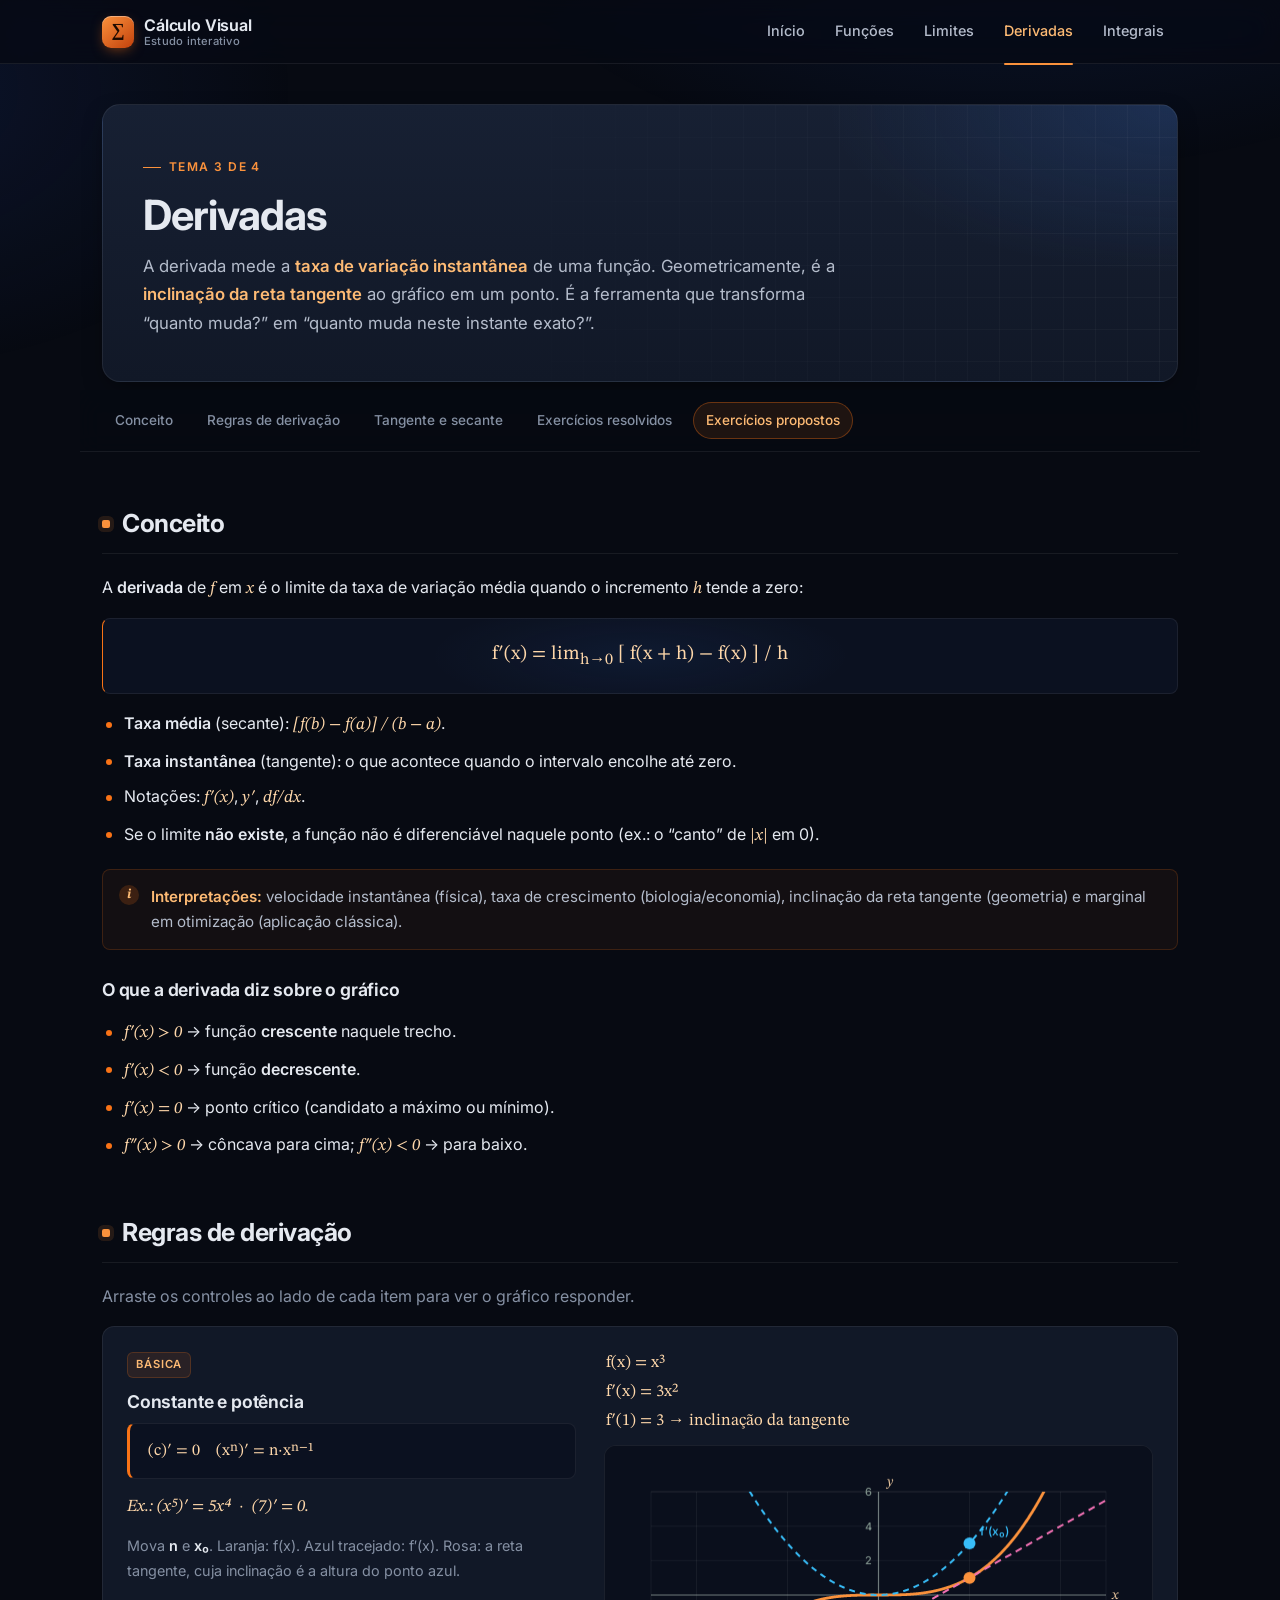
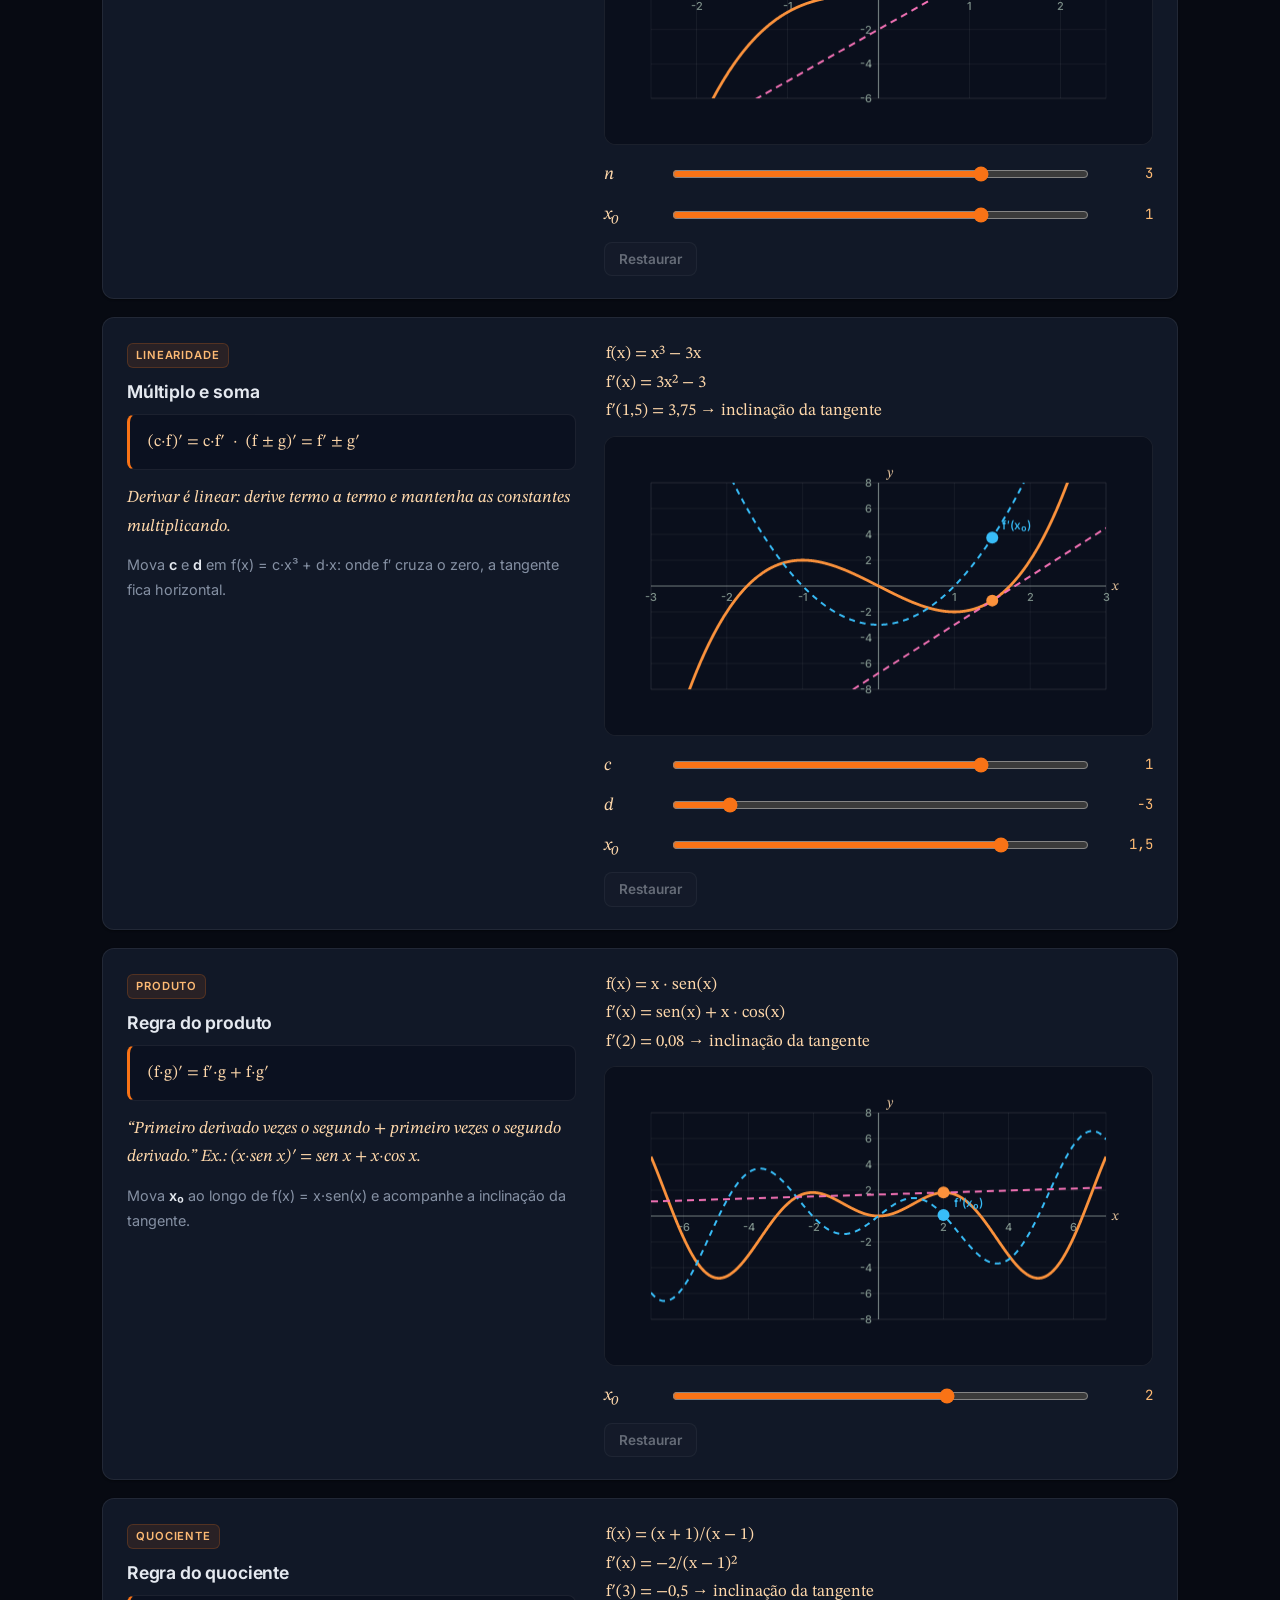
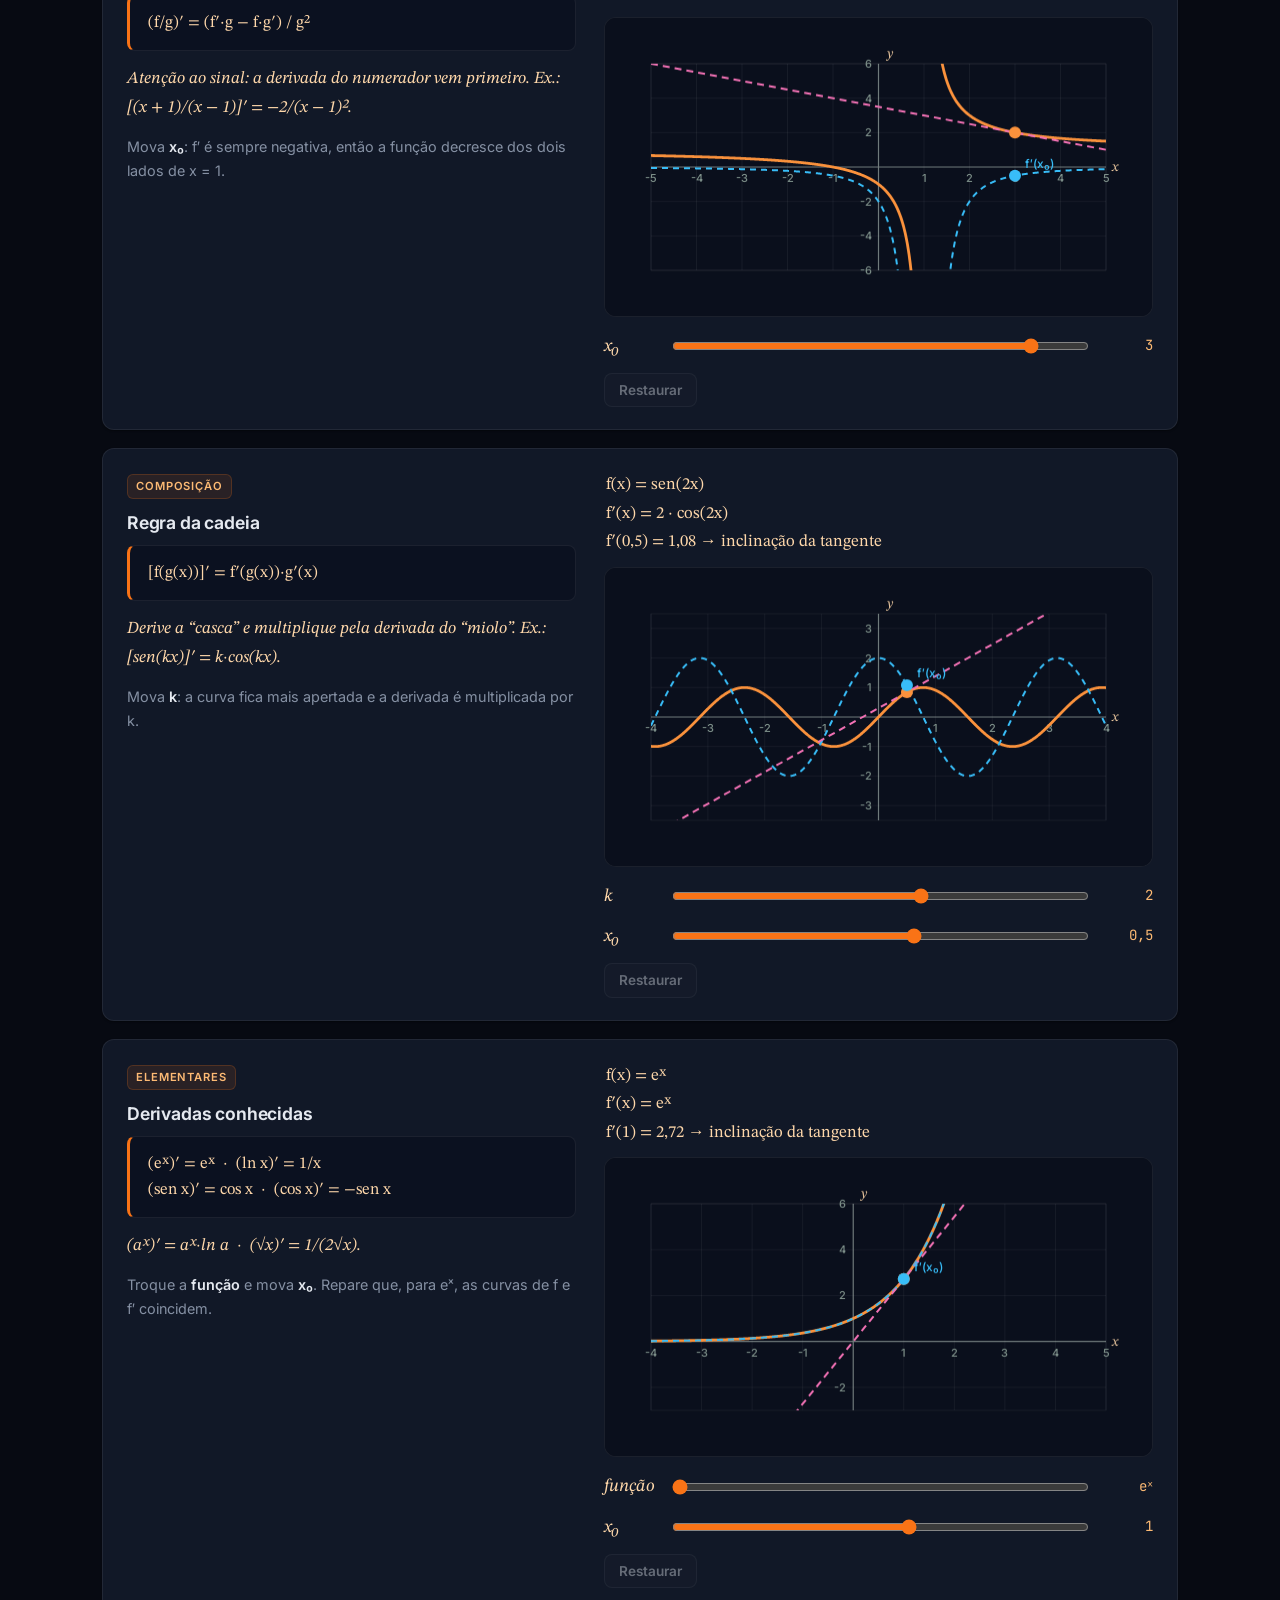
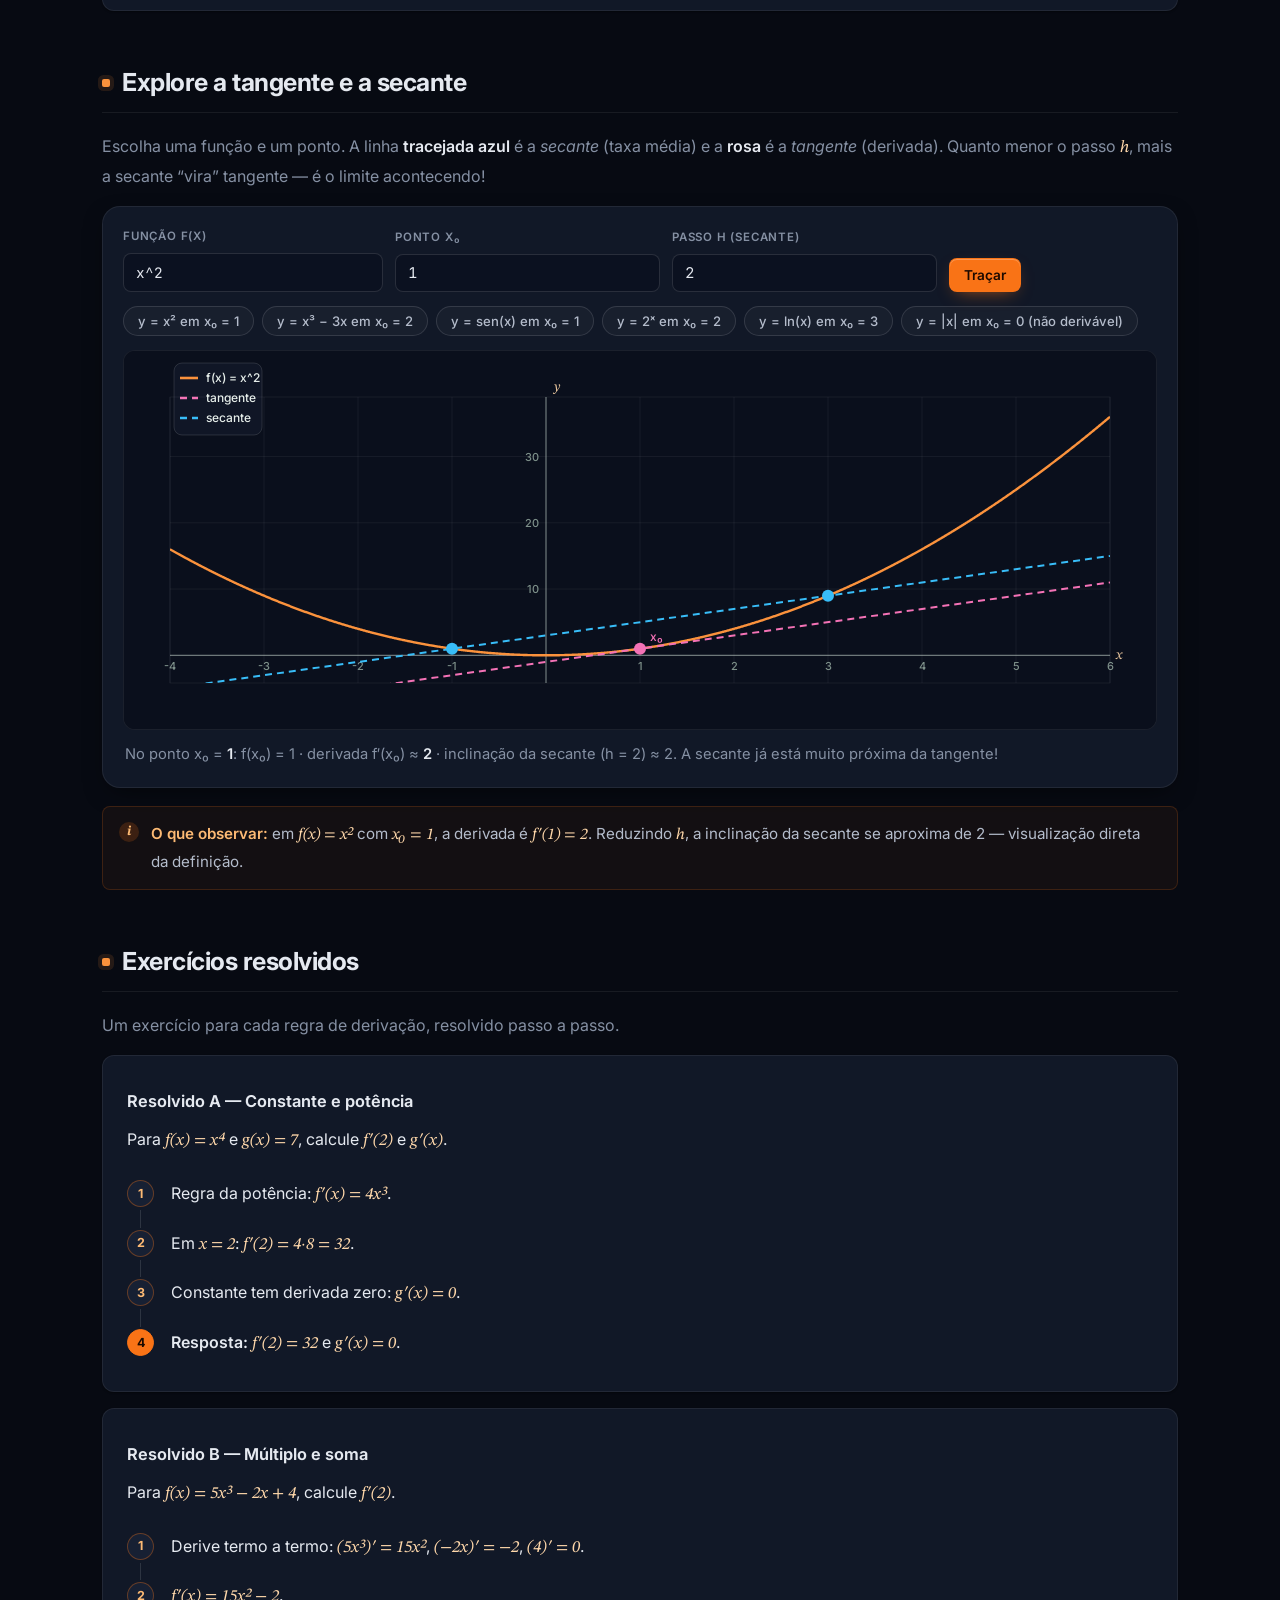
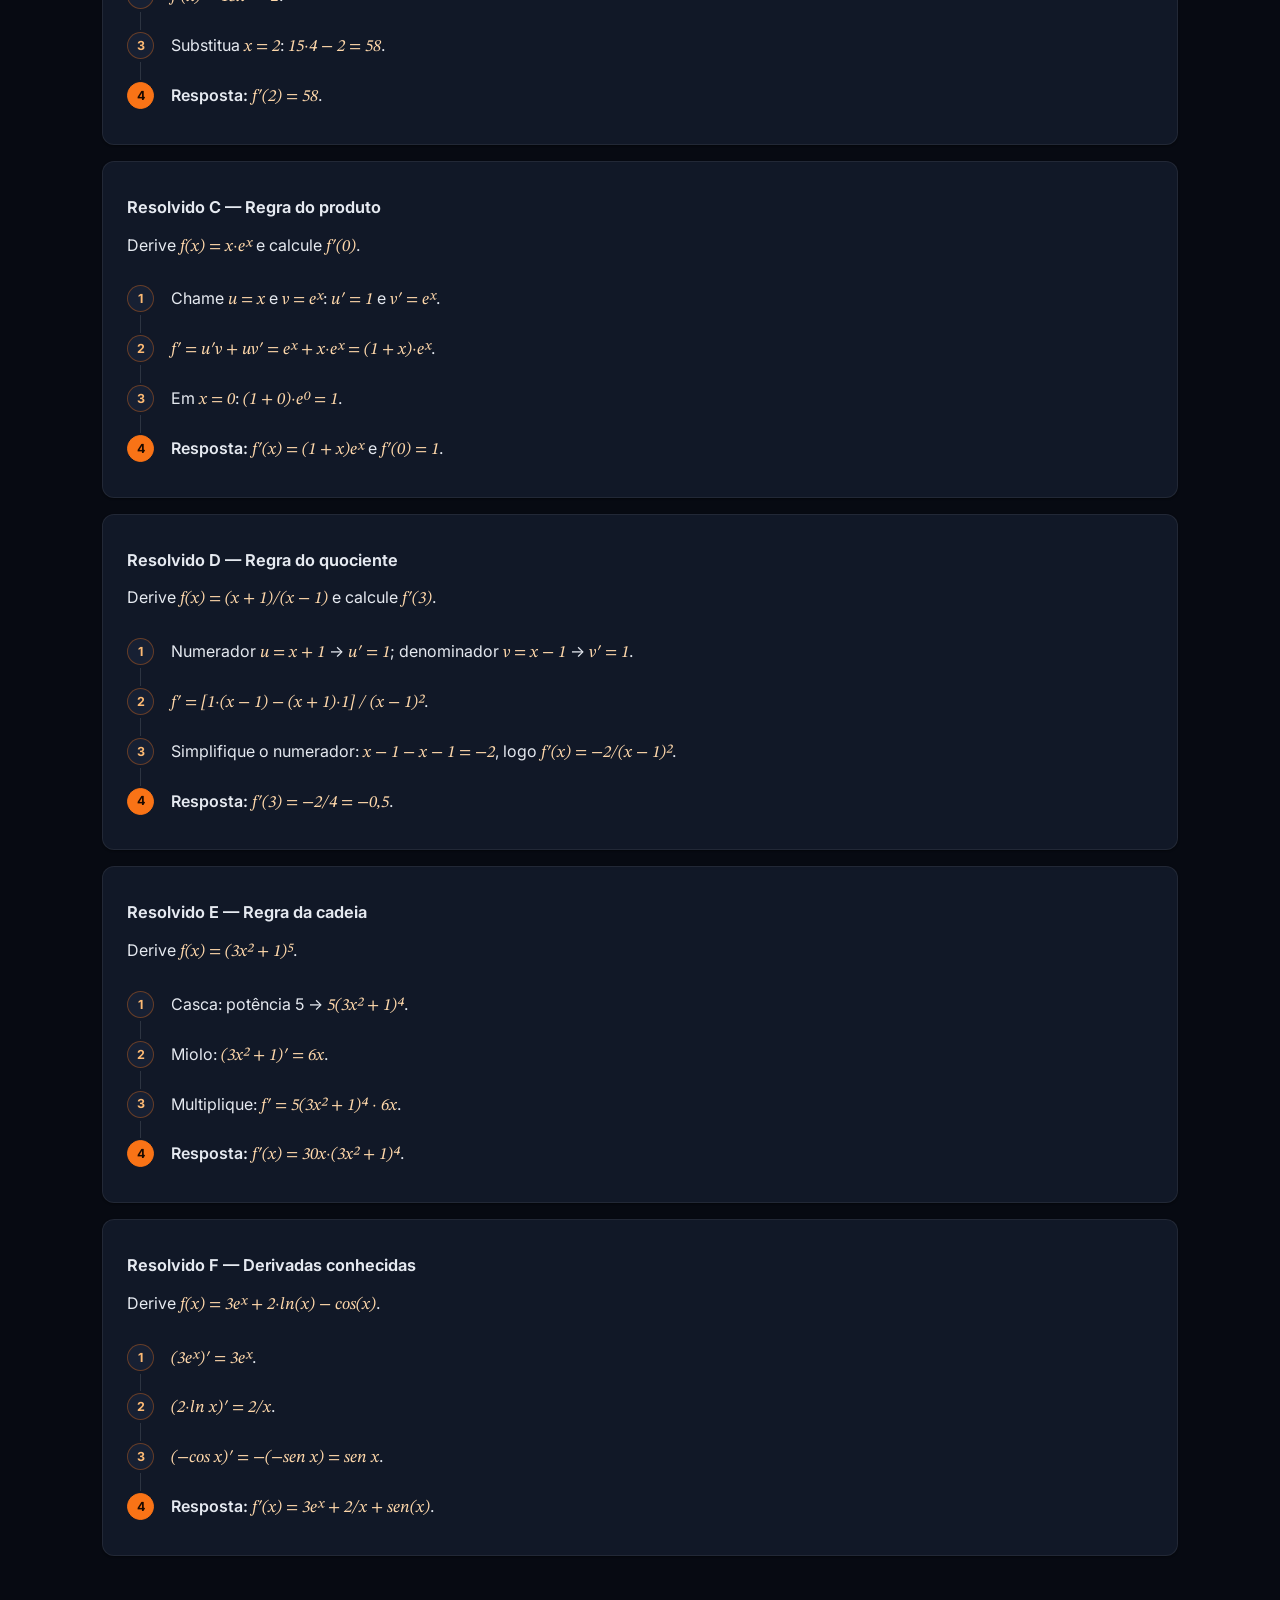
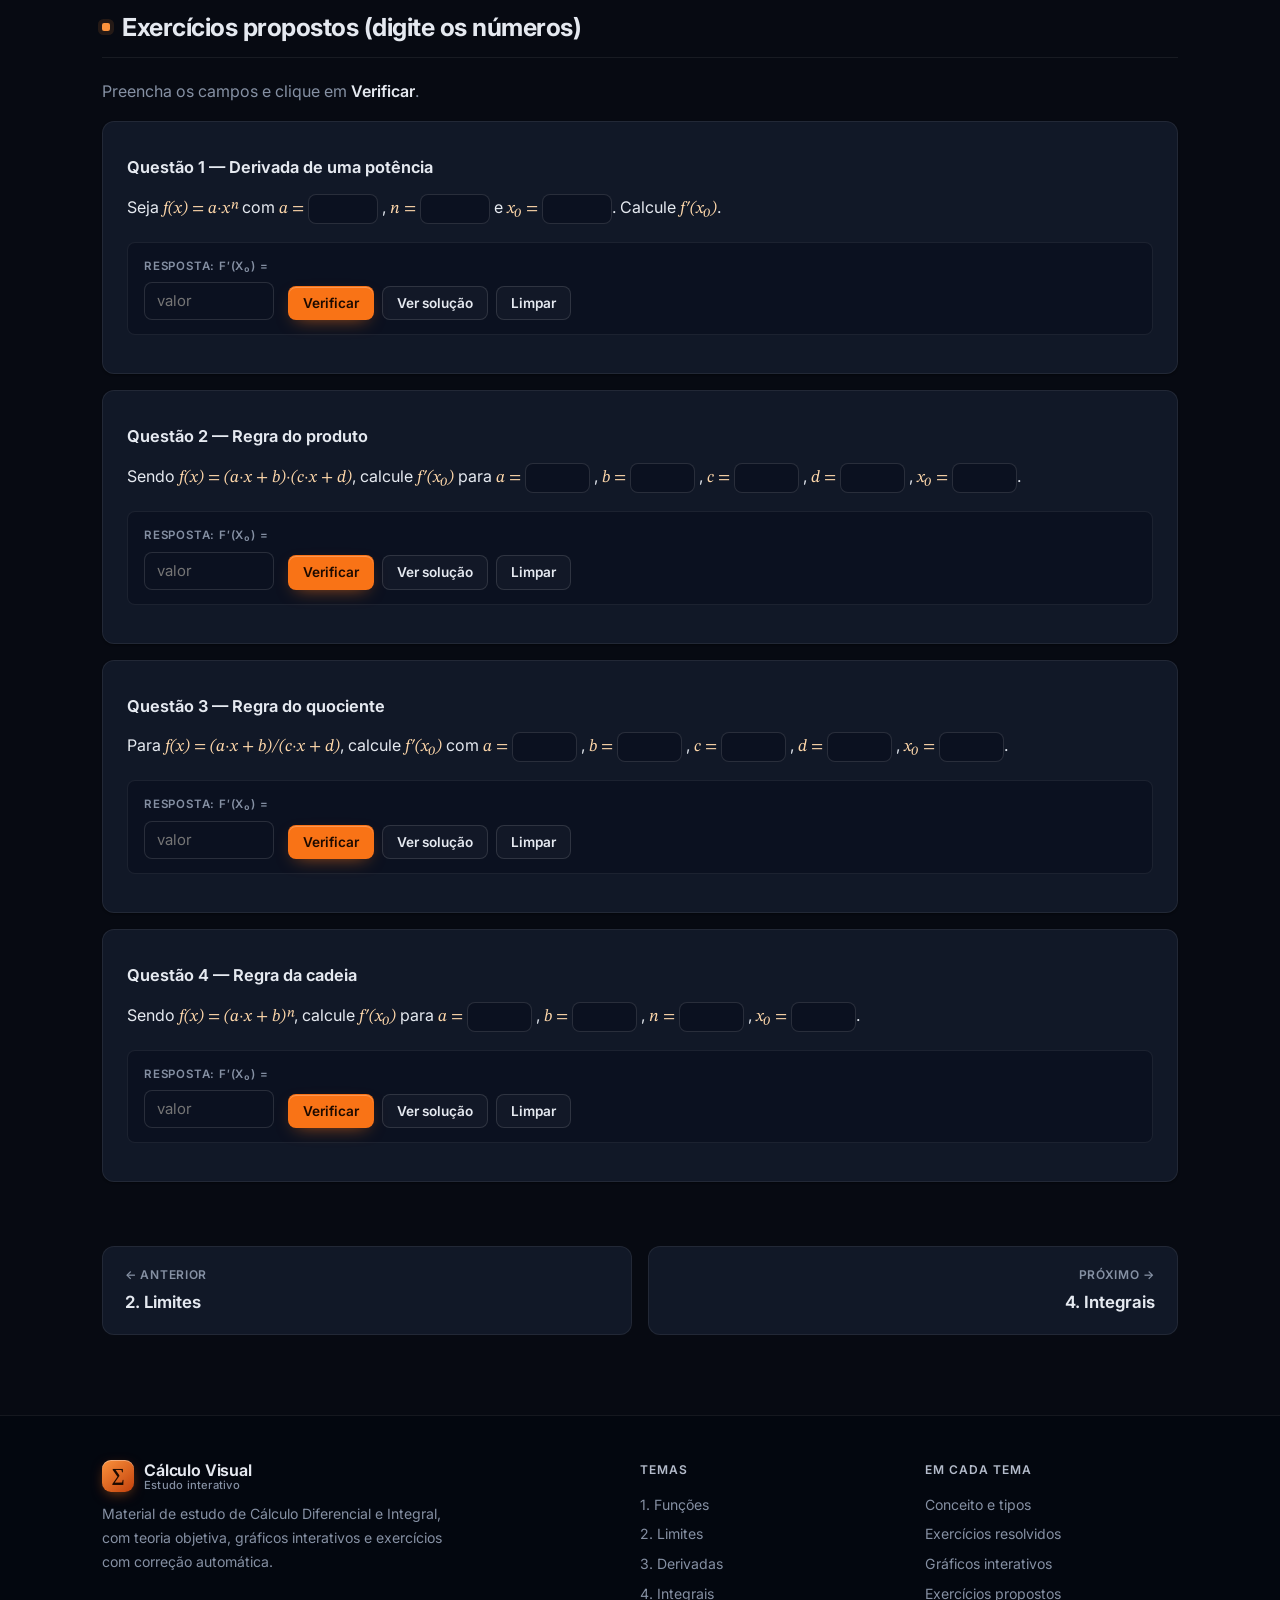
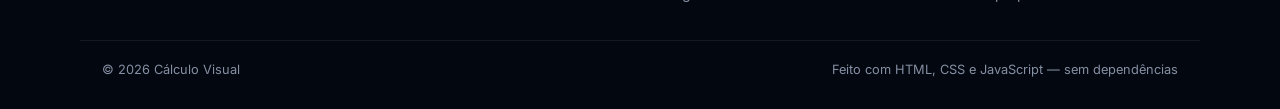
==== commit 681794a8: "Limites, Derivadas e Integrais reorganizados como Funções - Cada caso/regra/tipo ganha gráfico ao la" ====
--- a/derivadas.html
+++ b/derivadas.html
@@ -13,7 +13,7 @@
   <link rel="preconnect" href="https://fonts.googleapis.com">
   <link rel="preconnect" href="https://fonts.gstatic.com" crossorigin>
   <link rel="stylesheet" href="https://fonts.googleapis.com/css2?family=Inter:wght@400;500;600;650;700;750&family=JetBrains+Mono:wght@400;500&family=STIX+Two+Text:ital,wght@0,400;0,600;1,400;1,600&display=swap">
-  <link rel="stylesheet" href="css/style.css?v=7">
+  <link rel="stylesheet" href="css/style.css?v=8">
 </head>
 <body>
 
@@ -48,8 +48,7 @@
       <h2>Nesta página</h2>
       <ul class="clean">
         <li><a href="#conceito">Conceito</a> · <a href="#tipos">Regras de derivação</a> ·
-          <a href="#exemplos">Exemplos resolvidos</a> ·
-          <a href="#graficos">Gráficos interativos</a> ·
+          <a href="#graficos">Tangente e secante</a> ·
           <a href="#ex-resolvidos">Exercícios resolvidos</a> ·
           <a href="#ex-propostos">Exercícios propostos</a></li>
       </ul>
@@ -88,101 +87,104 @@
     <!-- ================= TIPOS / REGRAS ================= -->
     <section id="tipos">
       <h2>Regras de derivação</h2>
-      <div class="grid">
-        <div class="card">
-          <span class="tag">Básica</span>
-          <h3>Constante e potência</h3>
-          <span class="formula">(c)′ = 0 &nbsp;&nbsp; (xⁿ)′ = n·xⁿ⁻¹</span>
-          <p class="mth">Ex.: (x⁵)′ = 5x⁴ &nbsp;·&nbsp; (7)′ = 0.</p>
-        </div>
-        <div class="card">
-          <span class="tag">Constante</span>
-          <h3>Múltiplo e soma</h3>
-          <span class="formula">(c·f)′ = c·f′ &nbsp;·&nbsp; (f ± g)′ = f′ ± g′</span>
-          <p class="mth">Derivar é linear: deriva termo a termo.</p>
-        </div>
-        <div class="card">
-          <span class="tag">Produto</span>
-          <h3>Regra do produto</h3>
-          <span class="formula">(f·g)′ = f′·g + f·g′</span>
-          <p class="mth">“primeiro derivado vezes segundo + primeiro vezes segundo derivado”.</p>
-        </div>
-        <div class="card">
-          <span class="tag">Quociente</span>
-          <h3>Regra do quociente</h3>
-          <span class="formula">(f/g)′ = (f′·g − f·g′) / g²</span>
-          <p class="mth">Atenção ao sinal: o derivado do numerador vem primeiro.</p>
-        </div>
-        <div class="card">
-          <span class="tag">Composição</span>
-          <h3>Regra da cadeia</h3>
-          <span class="formula">[f(g(x))]′ = f′(g(x))·g′(x)</span>
-          <p class="mth">Derive a “casca” e multiplique pela derivada do “miolo”.</p>
-        </div>
-        <div class="card">
-          <span class="tag">Elementares</span>
-          <h3>Derivadas conhecidas</h3>
-          <span class="formula">
-            (eˣ)′ = eˣ &nbsp;·&nbsp; (ln x)′ = 1/x<br>
-            (sen x)′ = cos x &nbsp;·&nbsp; (cos x)′ = −sen x
-          </span>
-          <p class="mth">(aˣ)′ = aˣ·ln a &nbsp;·&nbsp; (√x)′ = 1/(2√x).</p>
-        </div>
-      </div>
-    </section>
-
-    <!-- ================= EXEMPLOS ================= -->
-    <section id="exemplos">
-      <h2>Exemplos resolvidos</h2>
-
-      <div class="card">
-        <h3>Exemplo 1 — Polinômio (termo a termo)</h3>
-        <p class="mth">f(x) = 3x⁴ − 5x² + 7</p>
-        <ol class="steps">
-          <li>Derive a primeira parcela: <span class="mth">(3x⁴)′ = 3·4·x³ = 12x³</span>.</li>
-          <li>Derive a segunda: <span class="mth">(−5x²)′ = −5·2·x = −10x</span>.</li>
-          <li>A constante some: <span class="mth">(7)′ = 0</span>.</li>
-          <li><strong>Resultado:</strong> <span class="mth">f′(x) = 12x³ − 10x</span>.</li>
-        </ol>
-      </div>
-
-      <div class="card">
-        <h3>Exemplo 2 — Regra do produto</h3>
-        <p class="mth">f(x) = x² · sen(x)</p>
-        <ol class="steps">
-          <li>Chame <span class="mth">u = x²</span> e <span class="mth">v = sen(x)</span>.</li>
-          <li><span class="mth">u′ = 2x</span> e <span class="mth">v′ = cos(x)</span>.</li>
-          <li><span class="mth">f′ = u′v + uv′ = 2x·sen(x) + x²·cos(x)</span>.</li>
-          <li><strong>Resultado:</strong> <span class="mth">f′(x) = 2x·sen(x) + x²·cos(x)</span>.</li>
-        </ol>
-      </div>
-
-      <div class="card">
-        <h3>Exemplo 3 — Regra do quociente</h3>
-        <p class="mth">f(x) = (x + 1)/(x − 1)</p>
-        <ol class="steps">
-          <li>Numerador <span class="mth">u = x + 1</span> → <span class="mth">u′ = 1</span>; denominador <span class="mth">v = x − 1</span> → <span class="mth">v′ = 1</span>.</li>
-          <li><span class="mth">f′ = [1·(x − 1) − (x + 1)·1] / (x − 1)²</span>.</li>
-          <li>Simplifique o numerador: <span class="mth">x − 1 − x − 1 = −2</span>.</li>
-          <li><strong>Resultado:</strong> <span class="mth">f′(x) = −2/(x − 1)²</span>.</li>
-        </ol>
-      </div>
-
-      <div class="card">
-        <h3>Exemplo 4 — Regra da cadeia</h3>
-        <p class="mth">f(x) = (3x² + 1)⁵</p>
-        <ol class="steps">
-          <li>Casca: potência 5 → <span class="mth">5(3x² + 1)⁴</span>.</li>
-          <li>Miolo: <span class="mth">(3x² + 1)′ = 6x</span>.</li>
-          <li>Multiplique: <span class="mth">f′ = 5(3x² + 1)⁴ · 6x</span>.</li>
-          <li><strong>Resultado:</strong> <span class="mth">f′(x) = 30x·(3x² + 1)⁴</span>.</li>
-        </ol>
+      <p class="muted">Arraste os controles ao lado de cada item para ver o gráfico responder.</p>
+      <div class="type-list">
+        <article class="card type-card" data-type="der-potencia">
+          <div class="type-info">
+            <span class="tag">Básica</span>
+            <h3>Constante e potência</h3>
+            <span class="formula">(c)′ = 0 &nbsp;&nbsp; (xⁿ)′ = n·xⁿ⁻¹</span>
+            <p class="mth">Ex.: (x⁵)′ = 5x⁴ &nbsp;·&nbsp; (7)′ = 0.</p>
+            <p class="muted try">Mova <strong>n</strong> e <strong>x₀</strong>. Laranja: f(x). Azul tracejado: f′(x). Rosa: a reta tangente, cuja inclinação é a altura do ponto azul.</p>
+          </div>
+          <div class="type-plot">
+            <p class="plot-caption type-live" aria-live="polite"></p>
+            <canvas></canvas>
+            <div class="sliders"></div>
+            <button type="button" class="btn small ghost type-reset">Restaurar</button>
+          </div>
+        </article>
+        <article class="card type-card" data-type="der-soma">
+          <div class="type-info">
+            <span class="tag">Linearidade</span>
+            <h3>Múltiplo e soma</h3>
+            <span class="formula">(c·f)′ = c·f′ &nbsp;·&nbsp; (f ± g)′ = f′ ± g′</span>
+            <p class="mth">Derivar é linear: derive termo a termo e mantenha as constantes multiplicando.</p>
+            <p class="muted try">Mova <strong>c</strong> e <strong>d</strong> em f(x) = c·x³ + d·x: onde f′ cruza o zero, a tangente fica horizontal.</p>
+          </div>
+          <div class="type-plot">
+            <p class="plot-caption type-live" aria-live="polite"></p>
+            <canvas></canvas>
+            <div class="sliders"></div>
+            <button type="button" class="btn small ghost type-reset">Restaurar</button>
+          </div>
+        </article>
+        <article class="card type-card" data-type="der-produto">
+          <div class="type-info">
+            <span class="tag">Produto</span>
+            <h3>Regra do produto</h3>
+            <span class="formula">(f·g)′ = f′·g + f·g′</span>
+            <p class="mth">“Primeiro derivado vezes o segundo + primeiro vezes o segundo derivado.” Ex.: (x·sen x)′ = sen x + x·cos x.</p>
+            <p class="muted try">Mova <strong>x₀</strong> ao longo de f(x) = x·sen(x) e acompanhe a inclinação da tangente.</p>
+          </div>
+          <div class="type-plot">
+            <p class="plot-caption type-live" aria-live="polite"></p>
+            <canvas></canvas>
+            <div class="sliders"></div>
+            <button type="button" class="btn small ghost type-reset">Restaurar</button>
+          </div>
+        </article>
+        <article class="card type-card" data-type="der-quociente">
+          <div class="type-info">
+            <span class="tag">Quociente</span>
+            <h3>Regra do quociente</h3>
+            <span class="formula">(f/g)′ = (f′·g − f·g′) / g²</span>
+            <p class="mth">Atenção ao sinal: a derivada do numerador vem primeiro. Ex.: [(x + 1)/(x − 1)]′ = −2/(x − 1)².</p>
+            <p class="muted try">Mova <strong>x₀</strong>: f′ é sempre negativa, então a função decresce dos dois lados de x = 1.</p>
+          </div>
+          <div class="type-plot">
+            <p class="plot-caption type-live" aria-live="polite"></p>
+            <canvas></canvas>
+            <div class="sliders"></div>
+            <button type="button" class="btn small ghost type-reset">Restaurar</button>
+          </div>
+        </article>
+        <article class="card type-card" data-type="der-cadeia">
+          <div class="type-info">
+            <span class="tag">Composição</span>
+            <h3>Regra da cadeia</h3>
+            <span class="formula">[f(g(x))]′ = f′(g(x))·g′(x)</span>
+            <p class="mth">Derive a “casca” e multiplique pela derivada do “miolo”. Ex.: [sen(kx)]′ = k·cos(kx).</p>
+            <p class="muted try">Mova <strong>k</strong>: a curva fica mais apertada e a derivada é multiplicada por k.</p>
+          </div>
+          <div class="type-plot">
+            <p class="plot-caption type-live" aria-live="polite"></p>
+            <canvas></canvas>
+            <div class="sliders"></div>
+            <button type="button" class="btn small ghost type-reset">Restaurar</button>
+          </div>
+        </article>
+        <article class="card type-card" data-type="der-elementares">
+          <div class="type-info">
+            <span class="tag">Elementares</span>
+            <h3>Derivadas conhecidas</h3>
+            <span class="formula">(eˣ)′ = eˣ &nbsp;·&nbsp; (ln x)′ = 1/x<br>(sen x)′ = cos x &nbsp;·&nbsp; (cos x)′ = −sen x</span>
+            <p class="mth">(aˣ)′ = aˣ·ln a &nbsp;·&nbsp; (√x)′ = 1/(2√x).</p>
+            <p class="muted try">Troque a <strong>função</strong> e mova <strong>x₀</strong>. Repare que, para eˣ, as curvas de f e f′ coincidem.</p>
+          </div>
+          <div class="type-plot">
+            <p class="plot-caption type-live" aria-live="polite"></p>
+            <canvas></canvas>
+            <div class="sliders"></div>
+            <button type="button" class="btn small ghost type-reset">Restaurar</button>
+          </div>
+        </article>
       </div>
     </section>
 
     <!-- ================= GRÁFICOS ================= -->
     <section id="graficos">
-      <h2>Gráficos interativos — tangente e secante</h2>
+      <h2>Explore a tangente e a secante</h2>
       <p class="muted">
         Escolha uma função e um ponto. A linha <strong>tracejada azul</strong>
         é a <em>secante</em> (taxa média) e a <strong>rosa</strong> é a
@@ -224,36 +226,71 @@
     <!-- ================= EXERCÍCIOS RESOLVIDOS ================= -->
     <section id="ex-resolvidos">
       <h2>Exercícios resolvidos</h2>
+      <p class="muted">Um exercício para cada regra de derivação, resolvido passo a passo.</p>
 
       <div class="exercise">
-        <p class="q-title">Resolvido A — Derivada em um ponto</p>
-        <p class="mth">f(x) = 5x³ − 2x + 4, calcule f′(2)</p>
+        <p class="q-title">Resolvido A — Constante e potência</p>
+        <p>Para <span class="mth">f(x) = x⁴</span> e <span class="mth">g(x) = 7</span>, calcule <span class="mth">f′(2)</span> e <span class="mth">g′(x)</span>.</p>
         <ol class="steps">
-          <li>Derive: <span class="mth">f′(x) = 15x² − 2</span>.</li>
+          <li>Regra da potência: <span class="mth">f′(x) = 4x³</span>.</li>
+          <li>Em <span class="mth">x = 2</span>: <span class="mth">f′(2) = 4·8 = 32</span>.</li>
+          <li>Constante tem derivada zero: <span class="mth">g′(x) = 0</span>.</li>
+          <li><strong>Resposta:</strong> <span class="mth">f′(2) = 32</span> e <span class="mth">g′(x) = 0</span>.</li>
+        </ol>
+      </div>
+
+      <div class="exercise">
+        <p class="q-title">Resolvido B — Múltiplo e soma</p>
+        <p>Para <span class="mth">f(x) = 5x³ − 2x + 4</span>, calcule <span class="mth">f′(2)</span>.</p>
+        <ol class="steps">
+          <li>Derive termo a termo: <span class="mth">(5x³)′ = 15x²</span>, <span class="mth">(−2x)′ = −2</span>, <span class="mth">(4)′ = 0</span>.</li>
+          <li><span class="mth">f′(x) = 15x² − 2</span>.</li>
           <li>Substitua <span class="mth">x = 2</span>: <span class="mth">15·4 − 2 = 58</span>.</li>
-          <li><strong>Resposta: f′(2) = 58.</strong></li>
+          <li><strong>Resposta:</strong> <span class="mth">f′(2) = 58</span>.</li>
         </ol>
       </div>
 
       <div class="exercise">
-        <p class="q-title">Resolvido B — Reta tangente</p>
-        <p class="mth">Ache a equação da tangente de f(x) = x² em x₀ = 3</p>
+        <p class="q-title">Resolvido C — Regra do produto</p>
+        <p>Derive <span class="mth">f(x) = x·eˣ</span> e calcule <span class="mth">f′(0)</span>.</p>
         <ol class="steps">
-          <li>Derivada: <span class="mth">f′(x) = 2x</span> → inclinação <span class="mth">m = f′(3) = 6</span>.</li>
-          <li>Ponto: <span class="mth">f(3) = 9</span>, ou seja <span class="mth">(3, 9)</span>.</li>
-          <li>Usando <span class="mth">y − y₀ = m(x − x₀)</span>: <span class="mth">y − 9 = 6(x − 3)</span>.</li>
-          <li><strong>Resposta:</strong> <span class="mth">y = 6x − 9</span>.</li>
+          <li>Chame <span class="mth">u = x</span> e <span class="mth">v = eˣ</span>: <span class="mth">u′ = 1</span> e <span class="mth">v′ = eˣ</span>.</li>
+          <li><span class="mth">f′ = u′v + uv′ = eˣ + x·eˣ = (1 + x)·eˣ</span>.</li>
+          <li>Em <span class="mth">x = 0</span>: <span class="mth">(1 + 0)·e⁰ = 1</span>.</li>
+          <li><strong>Resposta:</strong> <span class="mth">f′(x) = (1 + x)eˣ</span> e <span class="mth">f′(0) = 1</span>.</li>
         </ol>
       </div>
 
       <div class="exercise">
-        <p class="q-title">Resolvido C — Ponto crítico</p>
-        <p class="mth">f(x) = x² − 6x + 11</p>
+        <p class="q-title">Resolvido D — Regra do quociente</p>
+        <p>Derive <span class="mth">f(x) = (x + 1)/(x − 1)</span> e calcule <span class="mth">f′(3)</span>.</p>
         <ol class="steps">
-          <li><span class="mth">f′(x) = 2x − 6</span>.</li>
-          <li>Iguale a zero: <span class="mth">2x − 6 = 0 → x = 3</span>.</li>
-          <li><span class="mth">f(3) = 9 − 18 + 11 = 2</span> → ponto <span class="mth">(3, 2)</span>.</li>
-          <li>Como <span class="mth">f″ = 2 &gt; 0</span>, é um <strong>mínimo</strong>.</li>
+          <li>Numerador <span class="mth">u = x + 1</span> → <span class="mth">u′ = 1</span>; denominador <span class="mth">v = x − 1</span> → <span class="mth">v′ = 1</span>.</li>
+          <li><span class="mth">f′ = [1·(x − 1) − (x + 1)·1] / (x − 1)²</span>.</li>
+          <li>Simplifique o numerador: <span class="mth">x − 1 − x − 1 = −2</span>, logo <span class="mth">f′(x) = −2/(x − 1)²</span>.</li>
+          <li><strong>Resposta:</strong> <span class="mth">f′(3) = −2/4 = −0,5</span>.</li>
+        </ol>
+      </div>
+
+      <div class="exercise">
+        <p class="q-title">Resolvido E — Regra da cadeia</p>
+        <p>Derive <span class="mth">f(x) = (3x² + 1)⁵</span>.</p>
+        <ol class="steps">
+          <li>Casca: potência 5 → <span class="mth">5(3x² + 1)⁴</span>.</li>
+          <li>Miolo: <span class="mth">(3x² + 1)′ = 6x</span>.</li>
+          <li>Multiplique: <span class="mth">f′ = 5(3x² + 1)⁴ · 6x</span>.</li>
+          <li><strong>Resposta:</strong> <span class="mth">f′(x) = 30x·(3x² + 1)⁴</span>.</li>
+        </ol>
+      </div>
+
+      <div class="exercise">
+        <p class="q-title">Resolvido F — Derivadas conhecidas</p>
+        <p>Derive <span class="mth">f(x) = 3eˣ + 2·ln(x) − cos(x)</span>.</p>
+        <ol class="steps">
+          <li><span class="mth">(3eˣ)′ = 3eˣ</span>.</li>
+          <li><span class="mth">(2·ln x)′ = 2/x</span>.</li>
+          <li><span class="mth">(−cos x)′ = −(−sen x) = sen x</span>.</li>
+          <li><strong>Resposta:</strong> <span class="mth">f′(x) = 3eˣ + 2/x + sen(x)</span>.</li>
         </ol>
       </div>
     </section>
@@ -433,7 +470,7 @@
         <h5>Em cada tema</h5>
         <ul>
           <li>Conceito e tipos</li>
-          <li>Exemplos resolvidos</li>
+          <li>Exercícios resolvidos</li>
           <li>Gráficos interativos</li>
           <li>Exercícios propostos</li>
         </ul>
@@ -445,9 +482,10 @@
     </div>
   </footer>
 
-  <script src="js/math.js?v=7"></script>
-  <script src="js/graph.js?v=7"></script>
-  <script src="js/exercises.js?v=7"></script>
+  <script src="js/math.js?v=8"></script>
+  <script src="js/graph.js?v=8"></script>
+  <script src="js/exercises.js?v=8"></script>
+  <script src="js/types.js?v=9"></script>
   <script>
     const dvCanvas = document.getElementById('dv-canvas');
     const dvExpr = document.getElementById('dv-expr');
@@ -525,6 +563,6 @@
     });
     plotTangent();
   </script>
-  <script src="js/ui.js?v=7"></script>
+  <script src="js/ui.js?v=8"></script>
 </body>
 </html>
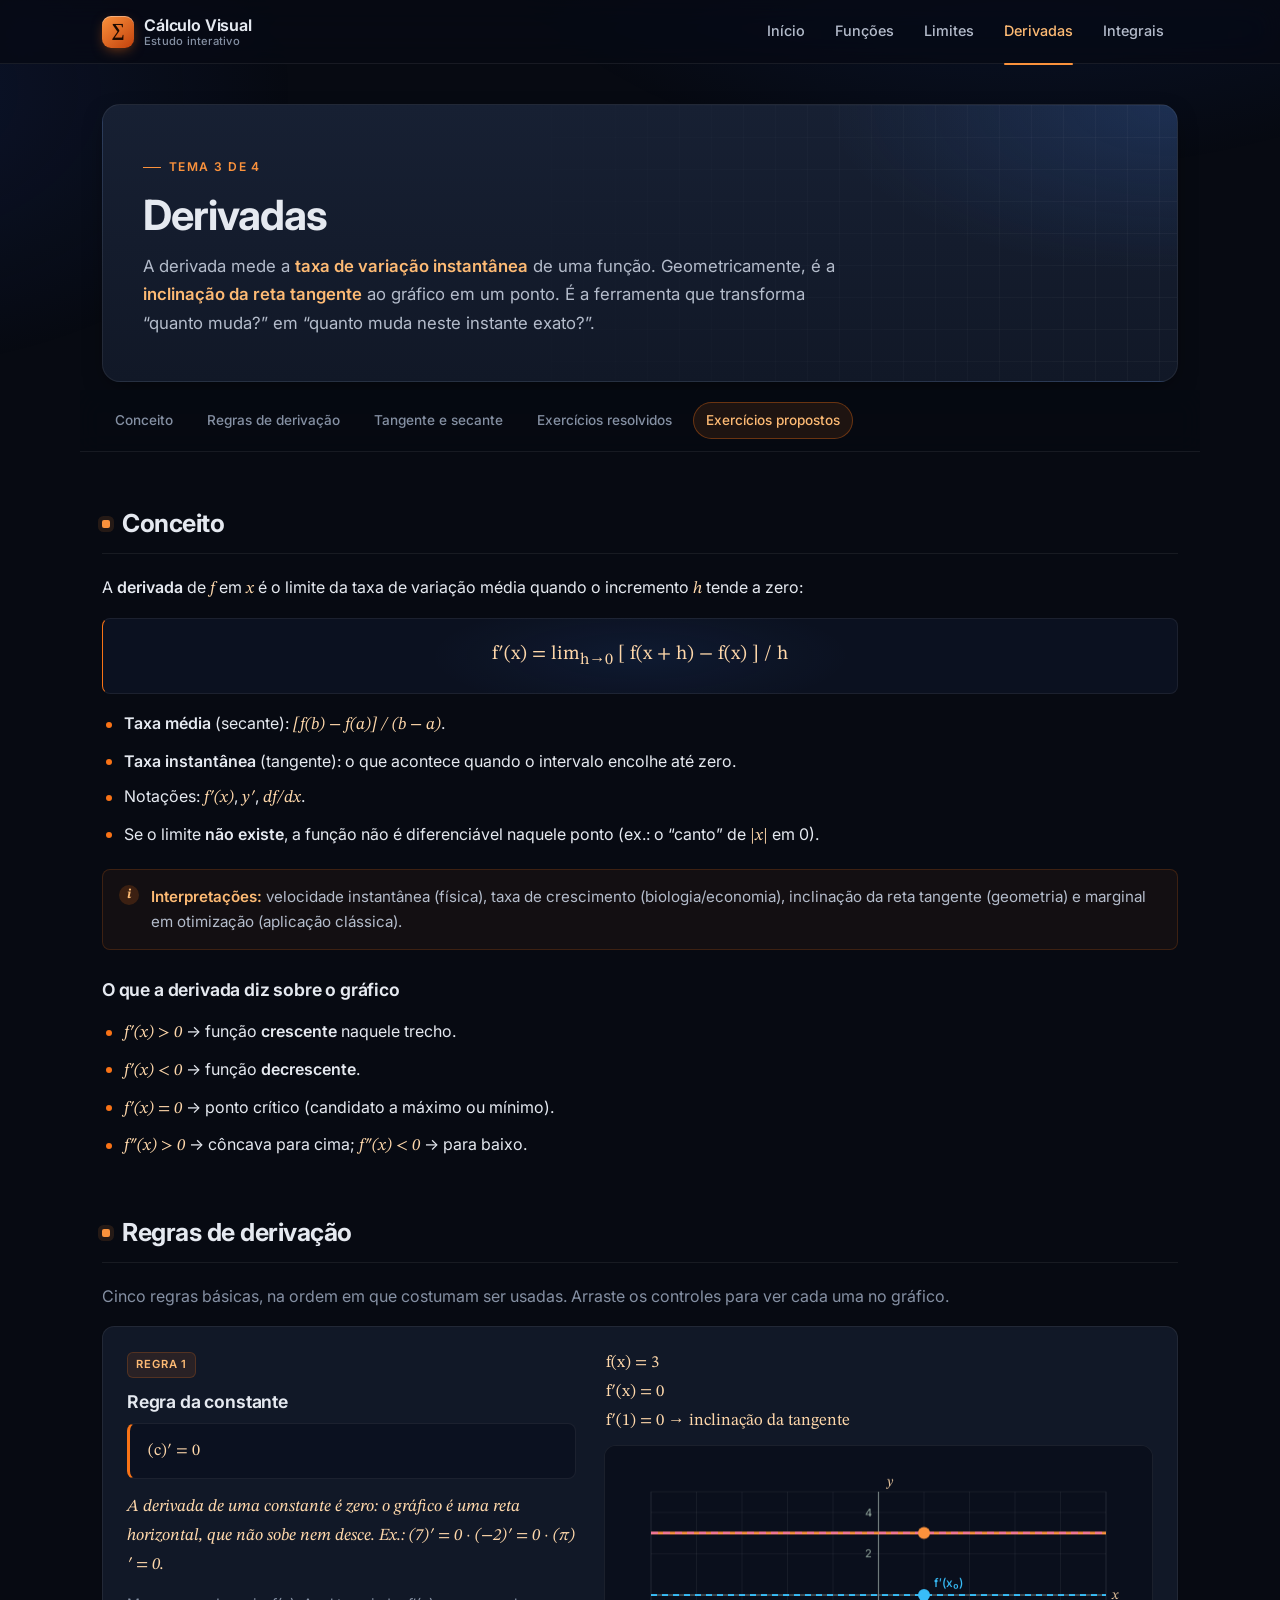
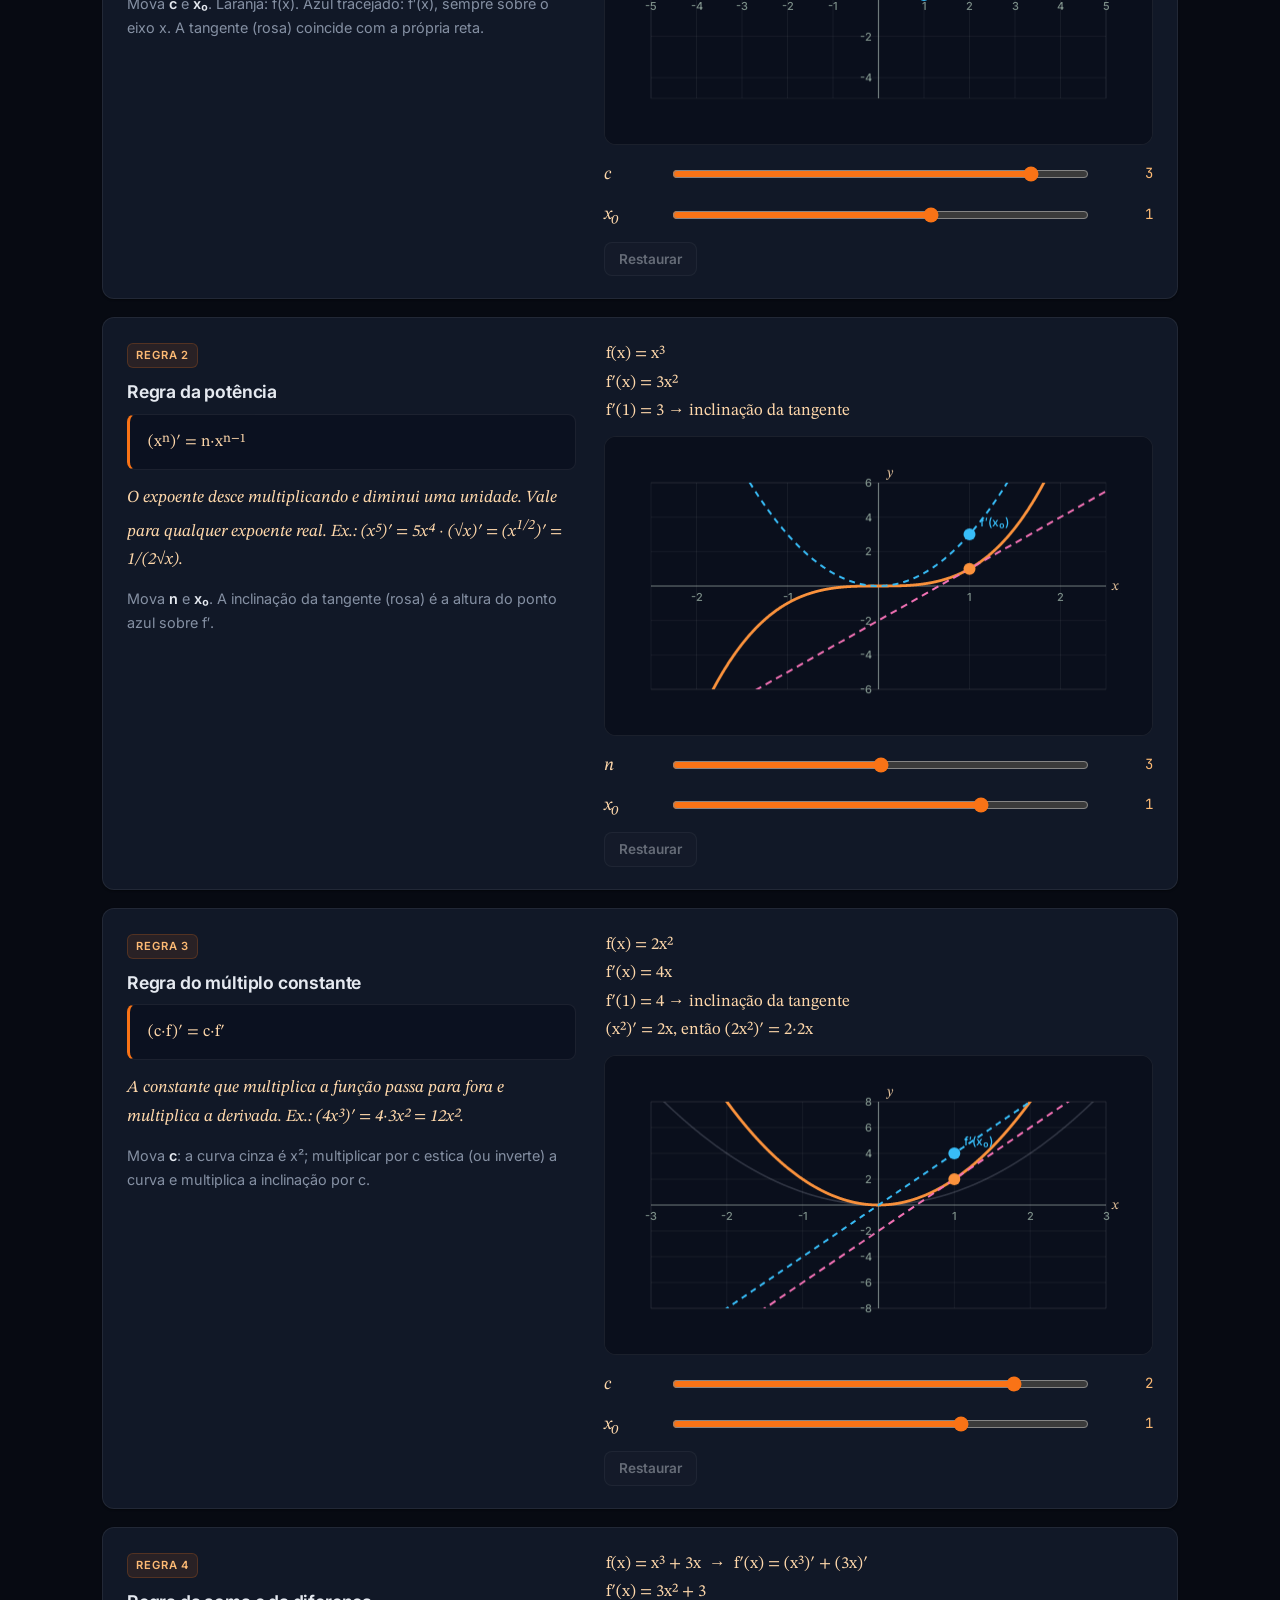
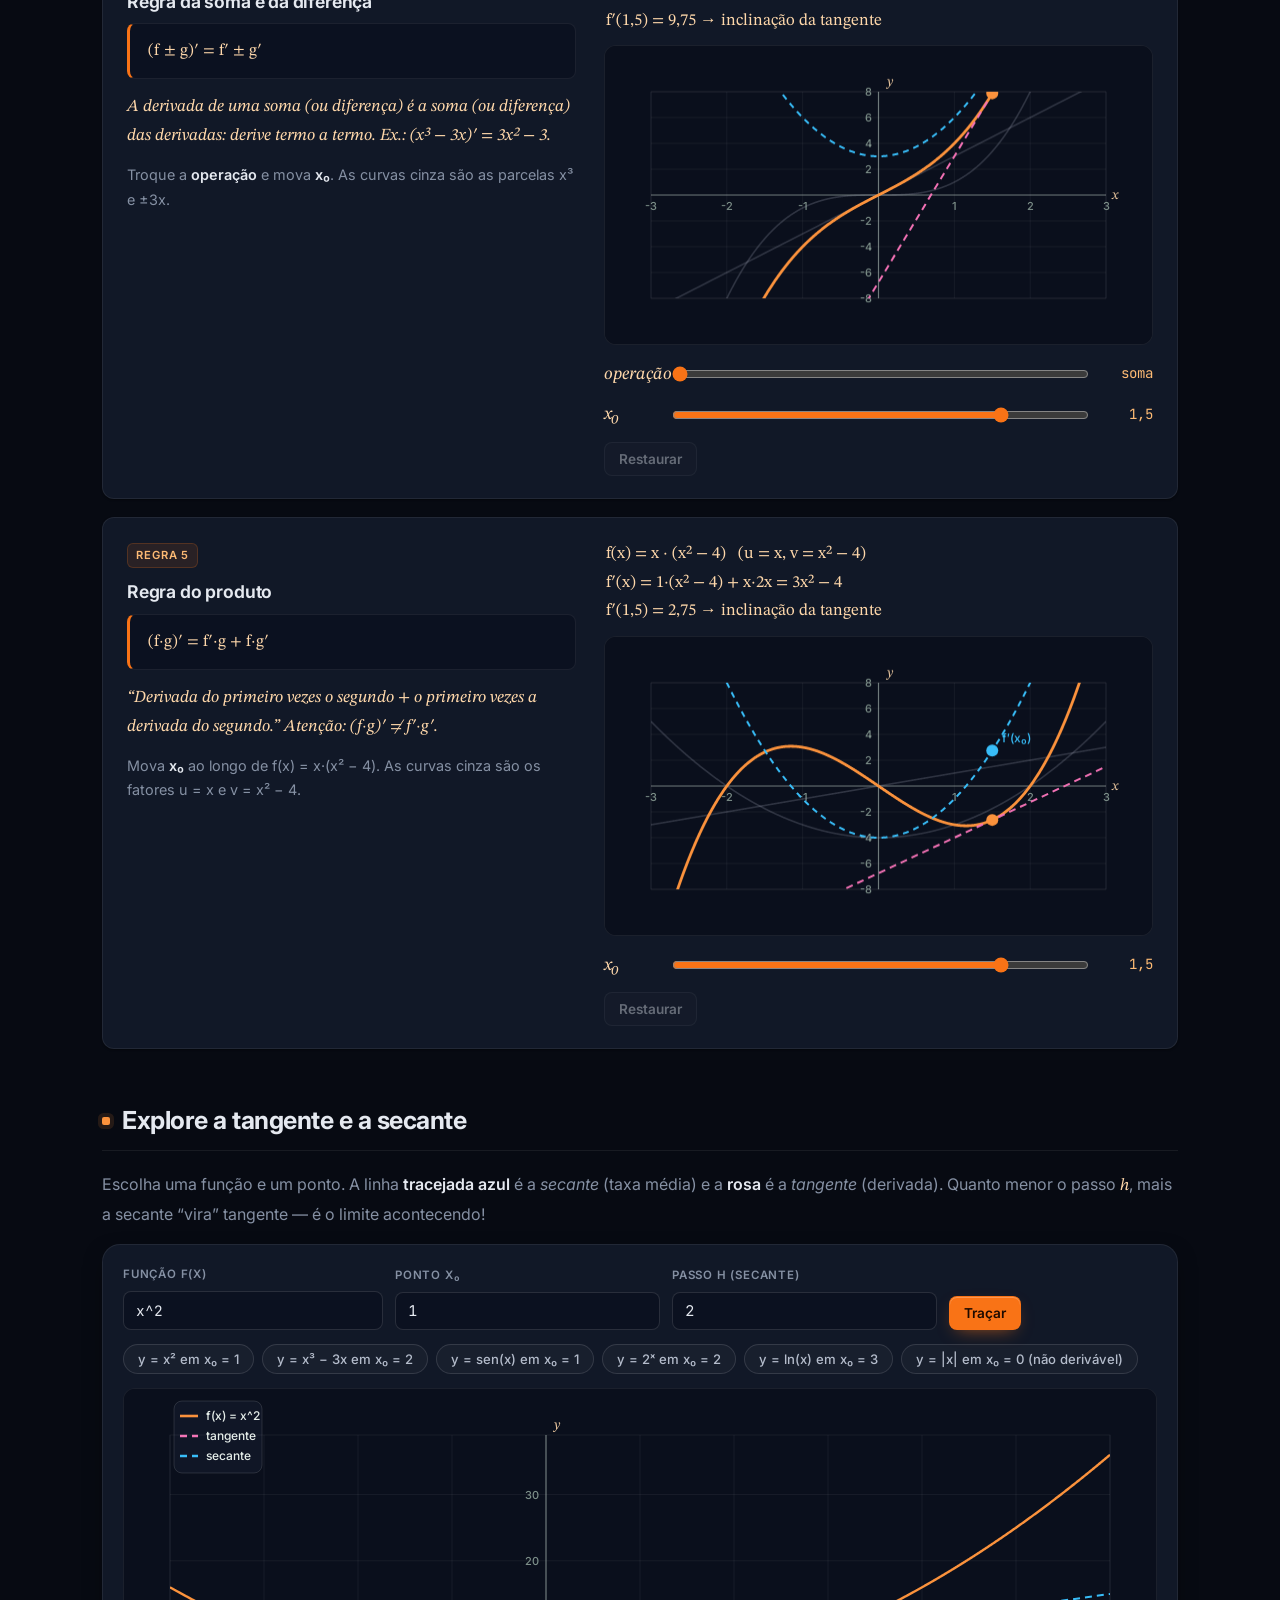
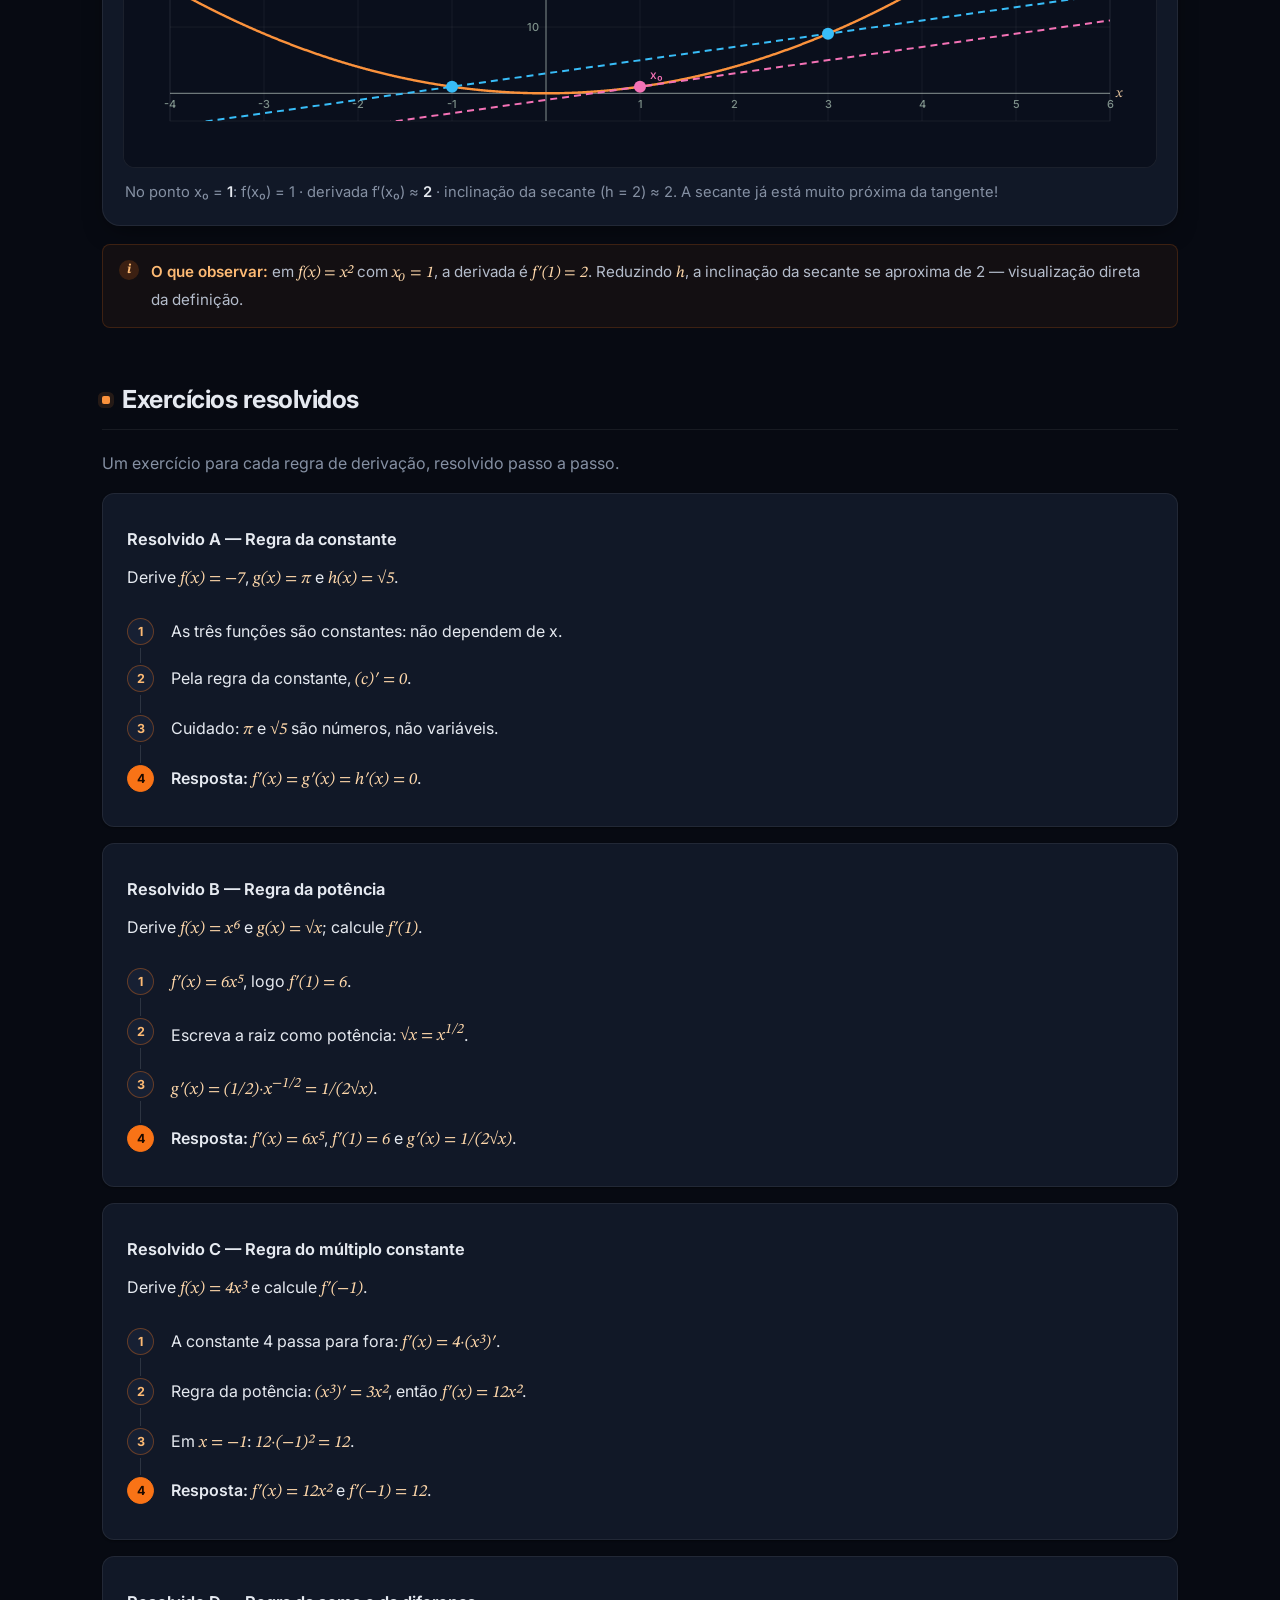
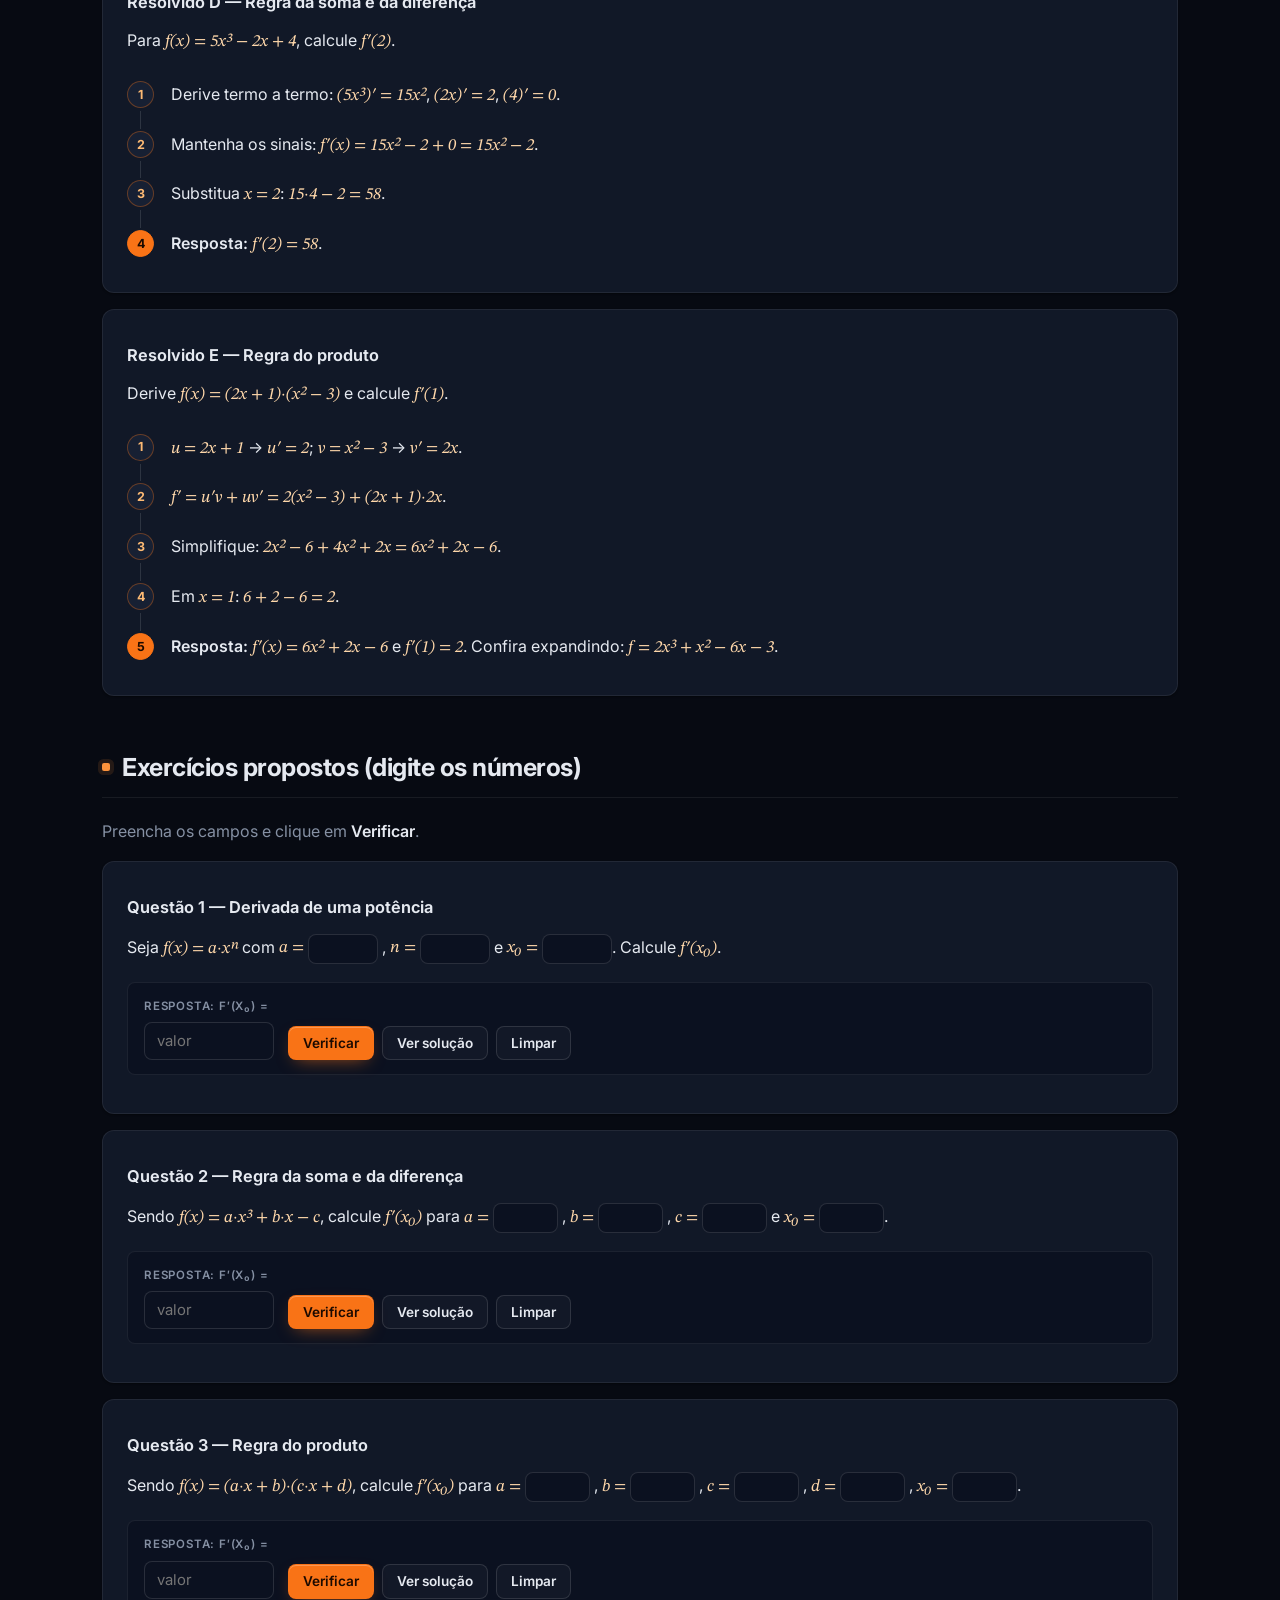
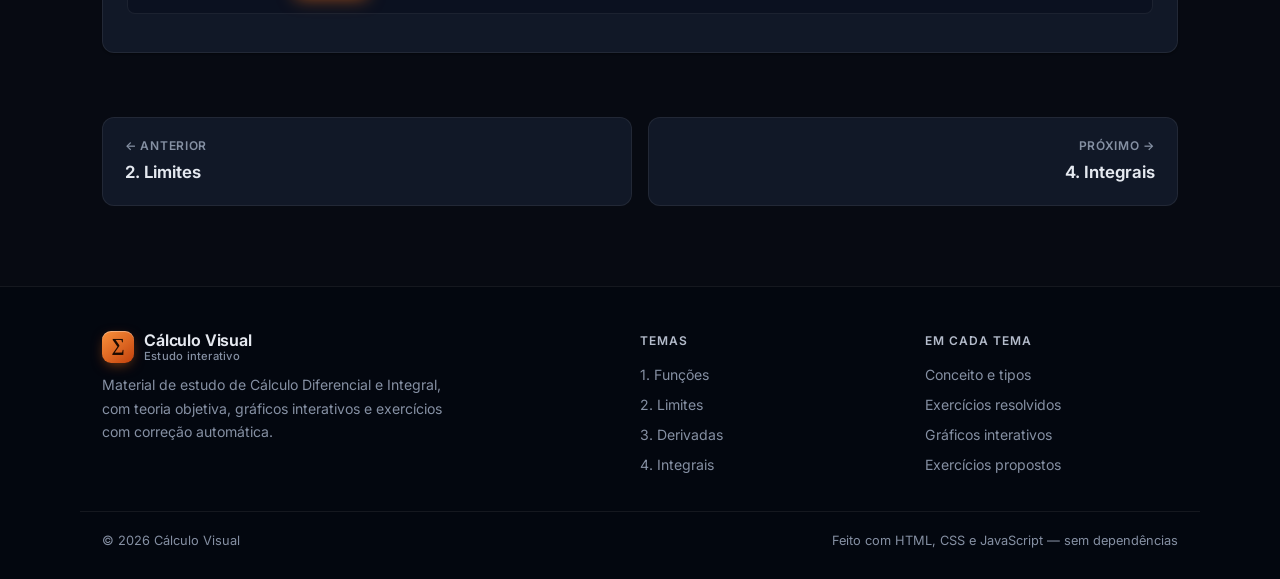
==== commit 652612d3: "Derivadas: cinco regras (constante, potência, múltiplo constante, soma e diferença, produto) - Cartõ" ====
--- a/derivadas.html
+++ b/derivadas.html
@@ -87,15 +87,15 @@
     <!-- ================= TIPOS / REGRAS ================= -->
     <section id="tipos">
       <h2>Regras de derivação</h2>
-      <p class="muted">Arraste os controles ao lado de cada item para ver o gráfico responder.</p>
+      <p class="muted">Cinco regras básicas, na ordem em que costumam ser usadas. Arraste os controles para ver cada uma no gráfico.</p>
       <div class="type-list">
-        <article class="card type-card" data-type="der-potencia">
+        <article class="card type-card" data-type="der-constante">
           <div class="type-info">
-            <span class="tag">Básica</span>
-            <h3>Constante e potência</h3>
-            <span class="formula">(c)′ = 0 &nbsp;&nbsp; (xⁿ)′ = n·xⁿ⁻¹</span>
-            <p class="mth">Ex.: (x⁵)′ = 5x⁴ &nbsp;·&nbsp; (7)′ = 0.</p>
-            <p class="muted try">Mova <strong>n</strong> e <strong>x₀</strong>. Laranja: f(x). Azul tracejado: f′(x). Rosa: a reta tangente, cuja inclinação é a altura do ponto azul.</p>
+            <span class="tag">Regra 1</span>
+            <h3>Regra da constante</h3>
+            <span class="formula">(c)′ = 0</span>
+            <p class="mth">A derivada de uma constante é zero: o gráfico é uma reta horizontal, que não sobe nem desce. Ex.: (7)′ = 0 · (−2)′ = 0 · (π)′ = 0.</p>
+            <p class="muted try">Mova <strong>c</strong> e <strong>x₀</strong>. Laranja: f(x). Azul tracejado: f′(x), sempre sobre o eixo x. A tangente (rosa) coincide com a própria reta.</p>
           </div>
           <div class="type-plot">
             <p class="plot-caption type-live" aria-live="polite"></p>
@@ -104,13 +104,13 @@
             <button type="button" class="btn small ghost type-reset">Restaurar</button>
           </div>
         </article>
-        <article class="card type-card" data-type="der-soma">
+        <article class="card type-card" data-type="der-potencia">
           <div class="type-info">
-            <span class="tag">Linearidade</span>
-            <h3>Múltiplo e soma</h3>
-            <span class="formula">(c·f)′ = c·f′ &nbsp;·&nbsp; (f ± g)′ = f′ ± g′</span>
-            <p class="mth">Derivar é linear: derive termo a termo e mantenha as constantes multiplicando.</p>
-            <p class="muted try">Mova <strong>c</strong> e <strong>d</strong> em f(x) = c·x³ + d·x: onde f′ cruza o zero, a tangente fica horizontal.</p>
+            <span class="tag">Regra 2</span>
+            <h3>Regra da potência</h3>
+            <span class="formula">(xⁿ)′ = n·xⁿ⁻¹</span>
+            <p class="mth">O expoente desce multiplicando e diminui uma unidade. Vale para qualquer expoente real. Ex.: (x⁵)′ = 5x⁴ · (√x)′ = (x<sup>1/2</sup>)′ = 1/(2√x).</p>
+            <p class="muted try">Mova <strong>n</strong> e <strong>x₀</strong>. A inclinação da tangente (rosa) é a altura do ponto azul sobre f′.</p>
           </div>
           <div class="type-plot">
             <p class="plot-caption type-live" aria-live="polite"></p>
@@ -119,13 +119,13 @@
             <button type="button" class="btn small ghost type-reset">Restaurar</button>
           </div>
         </article>
-        <article class="card type-card" data-type="der-produto">
+        <article class="card type-card" data-type="der-multiplo">
           <div class="type-info">
-            <span class="tag">Produto</span>
-            <h3>Regra do produto</h3>
-            <span class="formula">(f·g)′ = f′·g + f·g′</span>
-            <p class="mth">“Primeiro derivado vezes o segundo + primeiro vezes o segundo derivado.” Ex.: (x·sen x)′ = sen x + x·cos x.</p>
-            <p class="muted try">Mova <strong>x₀</strong> ao longo de f(x) = x·sen(x) e acompanhe a inclinação da tangente.</p>
+            <span class="tag">Regra 3</span>
+            <h3>Regra do múltiplo constante</h3>
+            <span class="formula">(c·f)′ = c·f′</span>
+            <p class="mth">A constante que multiplica a função passa para fora e multiplica a derivada. Ex.: (4x³)′ = 4·3x² = 12x².</p>
+            <p class="muted try">Mova <strong>c</strong>: a curva cinza é x²; multiplicar por c estica (ou inverte) a curva e multiplica a inclinação por c.</p>
           </div>
           <div class="type-plot">
             <p class="plot-caption type-live" aria-live="polite"></p>
@@ -134,13 +134,13 @@
             <button type="button" class="btn small ghost type-reset">Restaurar</button>
           </div>
         </article>
-        <article class="card type-card" data-type="der-quociente">
+        <article class="card type-card" data-type="der-soma">
           <div class="type-info">
-            <span class="tag">Quociente</span>
-            <h3>Regra do quociente</h3>
-            <span class="formula">(f/g)′ = (f′·g − f·g′) / g²</span>
-            <p class="mth">Atenção ao sinal: a derivada do numerador vem primeiro. Ex.: [(x + 1)/(x − 1)]′ = −2/(x − 1)².</p>
-            <p class="muted try">Mova <strong>x₀</strong>: f′ é sempre negativa, então a função decresce dos dois lados de x = 1.</p>
+            <span class="tag">Regra 4</span>
+            <h3>Regra da soma e da diferença</h3>
+            <span class="formula">(f ± g)′ = f′ ± g′</span>
+            <p class="mth">A derivada de uma soma (ou diferença) é a soma (ou diferença) das derivadas: derive termo a termo. Ex.: (x³ − 3x)′ = 3x² − 3.</p>
+            <p class="muted try">Troque a <strong>operação</strong> e mova <strong>x₀</strong>. As curvas cinza são as parcelas x³ e ±3x.</p>
           </div>
           <div class="type-plot">
             <p class="plot-caption type-live" aria-live="polite"></p>
@@ -149,28 +149,13 @@
             <button type="button" class="btn small ghost type-reset">Restaurar</button>
           </div>
         </article>
-        <article class="card type-card" data-type="der-cadeia">
+        <article class="card type-card" data-type="der-produto">
           <div class="type-info">
-            <span class="tag">Composição</span>
-            <h3>Regra da cadeia</h3>
-            <span class="formula">[f(g(x))]′ = f′(g(x))·g′(x)</span>
-            <p class="mth">Derive a “casca” e multiplique pela derivada do “miolo”. Ex.: [sen(kx)]′ = k·cos(kx).</p>
-            <p class="muted try">Mova <strong>k</strong>: a curva fica mais apertada e a derivada é multiplicada por k.</p>
-          </div>
-          <div class="type-plot">
-            <p class="plot-caption type-live" aria-live="polite"></p>
-            <canvas></canvas>
-            <div class="sliders"></div>
-            <button type="button" class="btn small ghost type-reset">Restaurar</button>
-          </div>
-        </article>
-        <article class="card type-card" data-type="der-elementares">
-          <div class="type-info">
-            <span class="tag">Elementares</span>
-            <h3>Derivadas conhecidas</h3>
-            <span class="formula">(eˣ)′ = eˣ &nbsp;·&nbsp; (ln x)′ = 1/x<br>(sen x)′ = cos x &nbsp;·&nbsp; (cos x)′ = −sen x</span>
-            <p class="mth">(aˣ)′ = aˣ·ln a &nbsp;·&nbsp; (√x)′ = 1/(2√x).</p>
-            <p class="muted try">Troque a <strong>função</strong> e mova <strong>x₀</strong>. Repare que, para eˣ, as curvas de f e f′ coincidem.</p>
+            <span class="tag">Regra 5</span>
+            <h3>Regra do produto</h3>
+            <span class="formula">(f·g)′ = f′·g + f·g′</span>
+            <p class="mth">“Derivada do primeiro vezes o segundo + o primeiro vezes a derivada do segundo.” Atenção: (f·g)′ ≠ f′·g′.</p>
+            <p class="muted try">Mova <strong>x₀</strong> ao longo de f(x) = x·(x² − 4). As curvas cinza são os fatores u = x e v = x² − 4.</p>
           </div>
           <div class="type-plot">
             <p class="plot-caption type-live" aria-live="polite"></p>
@@ -229,68 +214,58 @@
       <p class="muted">Um exercício para cada regra de derivação, resolvido passo a passo.</p>
 
       <div class="exercise">
-        <p class="q-title">Resolvido A — Constante e potência</p>
-        <p>Para <span class="mth">f(x) = x⁴</span> e <span class="mth">g(x) = 7</span>, calcule <span class="mth">f′(2)</span> e <span class="mth">g′(x)</span>.</p>
+        <p class="q-title">Resolvido A — Regra da constante</p>
+        <p>Derive <span class="mth">f(x) = −7</span>, <span class="mth">g(x) = π</span> e <span class="mth">h(x) = √5</span>.</p>
         <ol class="steps">
-          <li>Regra da potência: <span class="mth">f′(x) = 4x³</span>.</li>
-          <li>Em <span class="mth">x = 2</span>: <span class="mth">f′(2) = 4·8 = 32</span>.</li>
-          <li>Constante tem derivada zero: <span class="mth">g′(x) = 0</span>.</li>
-          <li><strong>Resposta:</strong> <span class="mth">f′(2) = 32</span> e <span class="mth">g′(x) = 0</span>.</li>
+          <li>As três funções são constantes: não dependem de x.</li>
+          <li>Pela regra da constante, <span class="mth">(c)′ = 0</span>.</li>
+          <li>Cuidado: <span class="mth">π</span> e <span class="mth">√5</span> são números, não variáveis.</li>
+          <li><strong>Resposta:</strong> <span class="mth">f′(x) = g′(x) = h′(x) = 0</span>.</li>
         </ol>
       </div>
 
       <div class="exercise">
-        <p class="q-title">Resolvido B — Múltiplo e soma</p>
+        <p class="q-title">Resolvido B — Regra da potência</p>
+        <p>Derive <span class="mth">f(x) = x⁶</span> e <span class="mth">g(x) = √x</span>; calcule <span class="mth">f′(1)</span>.</p>
+        <ol class="steps">
+          <li><span class="mth">f′(x) = 6x⁵</span>, logo <span class="mth">f′(1) = 6</span>.</li>
+          <li>Escreva a raiz como potência: <span class="mth">√x = x<sup>1/2</sup></span>.</li>
+          <li><span class="mth">g′(x) = (1/2)·x<sup>−1/2</sup> = 1/(2√x)</span>.</li>
+          <li><strong>Resposta:</strong> <span class="mth">f′(x) = 6x⁵</span>, <span class="mth">f′(1) = 6</span> e <span class="mth">g′(x) = 1/(2√x)</span>.</li>
+        </ol>
+      </div>
+
+      <div class="exercise">
+        <p class="q-title">Resolvido C — Regra do múltiplo constante</p>
+        <p>Derive <span class="mth">f(x) = 4x³</span> e calcule <span class="mth">f′(−1)</span>.</p>
+        <ol class="steps">
+          <li>A constante 4 passa para fora: <span class="mth">f′(x) = 4·(x³)′</span>.</li>
+          <li>Regra da potência: <span class="mth">(x³)′ = 3x²</span>, então <span class="mth">f′(x) = 12x²</span>.</li>
+          <li>Em <span class="mth">x = −1</span>: <span class="mth">12·(−1)² = 12</span>.</li>
+          <li><strong>Resposta:</strong> <span class="mth">f′(x) = 12x²</span> e <span class="mth">f′(−1) = 12</span>.</li>
+        </ol>
+      </div>
+
+      <div class="exercise">
+        <p class="q-title">Resolvido D — Regra da soma e da diferença</p>
         <p>Para <span class="mth">f(x) = 5x³ − 2x + 4</span>, calcule <span class="mth">f′(2)</span>.</p>
         <ol class="steps">
-          <li>Derive termo a termo: <span class="mth">(5x³)′ = 15x²</span>, <span class="mth">(−2x)′ = −2</span>, <span class="mth">(4)′ = 0</span>.</li>
-          <li><span class="mth">f′(x) = 15x² − 2</span>.</li>
+          <li>Derive termo a termo: <span class="mth">(5x³)′ = 15x²</span>, <span class="mth">(2x)′ = 2</span>, <span class="mth">(4)′ = 0</span>.</li>
+          <li>Mantenha os sinais: <span class="mth">f′(x) = 15x² − 2 + 0 = 15x² − 2</span>.</li>
           <li>Substitua <span class="mth">x = 2</span>: <span class="mth">15·4 − 2 = 58</span>.</li>
           <li><strong>Resposta:</strong> <span class="mth">f′(2) = 58</span>.</li>
         </ol>
       </div>
 
       <div class="exercise">
-        <p class="q-title">Resolvido C — Regra do produto</p>
-        <p>Derive <span class="mth">f(x) = x·eˣ</span> e calcule <span class="mth">f′(0)</span>.</p>
+        <p class="q-title">Resolvido E — Regra do produto</p>
+        <p>Derive <span class="mth">f(x) = (2x + 1)·(x² − 3)</span> e calcule <span class="mth">f′(1)</span>.</p>
         <ol class="steps">
-          <li>Chame <span class="mth">u = x</span> e <span class="mth">v = eˣ</span>: <span class="mth">u′ = 1</span> e <span class="mth">v′ = eˣ</span>.</li>
-          <li><span class="mth">f′ = u′v + uv′ = eˣ + x·eˣ = (1 + x)·eˣ</span>.</li>
-          <li>Em <span class="mth">x = 0</span>: <span class="mth">(1 + 0)·e⁰ = 1</span>.</li>
-          <li><strong>Resposta:</strong> <span class="mth">f′(x) = (1 + x)eˣ</span> e <span class="mth">f′(0) = 1</span>.</li>
-        </ol>
-      </div>
-
-      <div class="exercise">
-        <p class="q-title">Resolvido D — Regra do quociente</p>
-        <p>Derive <span class="mth">f(x) = (x + 1)/(x − 1)</span> e calcule <span class="mth">f′(3)</span>.</p>
-        <ol class="steps">
-          <li>Numerador <span class="mth">u = x + 1</span> → <span class="mth">u′ = 1</span>; denominador <span class="mth">v = x − 1</span> → <span class="mth">v′ = 1</span>.</li>
-          <li><span class="mth">f′ = [1·(x − 1) − (x + 1)·1] / (x − 1)²</span>.</li>
-          <li>Simplifique o numerador: <span class="mth">x − 1 − x − 1 = −2</span>, logo <span class="mth">f′(x) = −2/(x − 1)²</span>.</li>
-          <li><strong>Resposta:</strong> <span class="mth">f′(3) = −2/4 = −0,5</span>.</li>
-        </ol>
-      </div>
-
-      <div class="exercise">
-        <p class="q-title">Resolvido E — Regra da cadeia</p>
-        <p>Derive <span class="mth">f(x) = (3x² + 1)⁵</span>.</p>
-        <ol class="steps">
-          <li>Casca: potência 5 → <span class="mth">5(3x² + 1)⁴</span>.</li>
-          <li>Miolo: <span class="mth">(3x² + 1)′ = 6x</span>.</li>
-          <li>Multiplique: <span class="mth">f′ = 5(3x² + 1)⁴ · 6x</span>.</li>
-          <li><strong>Resposta:</strong> <span class="mth">f′(x) = 30x·(3x² + 1)⁴</span>.</li>
-        </ol>
-      </div>
-
-      <div class="exercise">
-        <p class="q-title">Resolvido F — Derivadas conhecidas</p>
-        <p>Derive <span class="mth">f(x) = 3eˣ + 2·ln(x) − cos(x)</span>.</p>
-        <ol class="steps">
-          <li><span class="mth">(3eˣ)′ = 3eˣ</span>.</li>
-          <li><span class="mth">(2·ln x)′ = 2/x</span>.</li>
-          <li><span class="mth">(−cos x)′ = −(−sen x) = sen x</span>.</li>
-          <li><strong>Resposta:</strong> <span class="mth">f′(x) = 3eˣ + 2/x + sen(x)</span>.</li>
+          <li><span class="mth">u = 2x + 1</span> → <span class="mth">u′ = 2</span>; <span class="mth">v = x² − 3</span> → <span class="mth">v′ = 2x</span>.</li>
+          <li><span class="mth">f′ = u′v + uv′ = 2(x² − 3) + (2x + 1)·2x</span>.</li>
+          <li>Simplifique: <span class="mth">2x² − 6 + 4x² + 2x = 6x² + 2x − 6</span>.</li>
+          <li>Em <span class="mth">x = 1</span>: <span class="mth">6 + 2 − 6 = 2</span>.</li>
+          <li><strong>Resposta:</strong> <span class="mth">f′(x) = 6x² + 2x − 6</span> e <span class="mth">f′(1) = 2</span>. Confira expandindo: <span class="mth">f = 2x³ + x² − 6x − 3</span>.</li>
         </ol>
       </div>
     </section>
@@ -335,10 +310,45 @@
       </div>
 
       <!-- Q2 -->
+      <div class="exercise" data-expect="3*a*x0^2 + b"
+           data-plot="fn: a*x^3 + b*x - c | tangent: x0 | caption: f(x) = ax³ + bx − c e a tangente em x₀" data-tol="0.01"
+           data-success="<strong>Certo!</strong> Soma e diferença derivadas termo a termo. 🎯">
+        <p class="q-title">Questão 2 — Regra da soma e da diferença</p>
+        <p>
+          Sendo <span class="mth">f(x) = a·x³ + b·x − c</span>, calcule
+          <span class="mth">f′(x₀)</span> para
+          <span class="mth">a = <input type="number" data-var="a" step="any" style="width:65px"> </span>,
+          <span class="mth">b = <input type="number" data-var="b" step="any" style="width:65px"> </span>,
+          <span class="mth">c = <input type="number" data-var="c" step="any" style="width:65px"> </span> e
+          <span class="mth">x₀ = <input type="number" data-var="x0" step="any" style="width:65px"></span>.
+        </p>
+        <div class="inputs-row">
+          <div class="field answer-field">
+            <label>Resposta: f′(x₀) =</label>
+            <input type="number" data-answer step="any" placeholder="valor">
+          </div>
+          <div class="actions">
+            <button class="btn small btn-check">Verificar</button>
+            <button class="btn small ghost btn-solution">Ver solução</button>
+            <button class="btn small ghost btn-reset">Limpar</button>
+          </div>
+        </div>
+        <div class="feedback"></div>
+        <div class="solution">
+          <h4>Solução passo a passo</h4>
+          <ol class="steps">
+            <li>Derive termo a termo: <span class="mth">(a·x³)′ = 3a·x²</span>, <span class="mth">(b·x)′ = b</span>, <span class="mth">(c)′ = 0</span>.</li>
+            <li><span class="mth">f′(x) = 3a·x² + b</span>.</li>
+            <li>Substitua <span class="mth">x = x₀</span>: <span class="mth">f′(x₀) = 3a·x₀² + b</span>.</li>
+          </ol>
+        </div>
+      </div>
+
+      <!-- Q3 -->
       <div class="exercise" data-expect="a*(c*x0 + d) + c*(a*x0 + b)"
            data-plot="fn: (a*x + b)*(c*x + d) | tangent: x0 | caption: f(x) = (ax + b)(cx + d) e a tangente em x₀" data-tol="0.01"
            data-success="<strong>Certo!</strong> Regra do produto aplicada. 🎯">
-        <p class="q-title">Questão 2 — Regra do produto</p>
+        <p class="q-title">Questão 3 — Regra do produto</p>
         <p>
           Sendo <span class="mth">f(x) = (a·x + b)·(c·x + d)</span>, calcule
           <span class="mth">f′(x₀)</span> para
@@ -370,78 +380,6 @@
           </ol>
         </div>
       </div>
-
-      <!-- Q3 -->
-      <div class="exercise" data-expect="(a*(c*x0 + d) - c*(a*x0 + b))/(c*x0 + d)^2"
-           data-plot="fn: (a*x + b)/(c*x + d) | tangent: x0 | y: (a*x0 + b)/(c*x0 + d) - 6, (a*x0 + b)/(c*x0 + d) + 6 | caption: f(x) = (ax + b)/(cx + d) e a tangente em x₀" data-tol="0.01"
-           data-success="<strong>Correto!</strong> Regra do quociente perfeita. 🎯">
-        <p class="q-title">Questão 3 — Regra do quociente</p>
-        <p>
-          Para <span class="mth">f(x) = (a·x + b)/(c·x + d)</span>, calcule
-          <span class="mth">f′(x₀)</span> com
-          <span class="mth">a = <input type="number" data-var="a" step="any" style="width:65px"> </span>,
-          <span class="mth">b = <input type="number" data-var="b" step="any" style="width:65px"> </span>,
-          <span class="mth">c = <input type="number" data-var="c" step="any" style="width:65px"> </span>,
-          <span class="mth">d = <input type="number" data-var="d" step="any" style="width:65px"> </span>,
-          <span class="mth">x₀ = <input type="number" data-var="x0" step="any" style="width:65px"></span>.
-        </p>
-        <div class="inputs-row">
-          <div class="field answer-field">
-            <label>Resposta: f′(x₀) =</label>
-            <input type="number" data-answer step="any" placeholder="valor">
-          </div>
-          <div class="actions">
-            <button class="btn small btn-check">Verificar</button>
-            <button class="btn small ghost btn-solution">Ver solução</button>
-            <button class="btn small ghost btn-reset">Limpar</button>
-          </div>
-        </div>
-        <div class="feedback"></div>
-        <div class="solution">
-          <h4>Solução passo a passo</h4>
-          <ol class="steps">
-            <li><span class="mth">u = a·x + b → u′ = a</span>; <span class="mth">v = c·x + d → v′ = c</span>.</li>
-            <li><span class="mth">f′ = (u′v − uv′)/v²</span>.</li>
-            <li><span class="mth">f′(x) = [a·(c·x + d) − c·(a·x + b)] / (c·x + d)²</span>.</li>
-            <li>Substitua <span class="mth">x = x₀</span>.</li>
-          </ol>
-        </div>
-      </div>
-
-      <!-- Q4 -->
-      <div class="exercise" data-expect="a*n*(a*x0 + b)^(n-1)"
-           data-plot="fn: (a*x + b)^n | tangent: x0 | caption: f(x) = (ax + b)ⁿ e a tangente em x₀" data-tol="0.01"
-           data-success="<strong>Ótimo!</strong> Cadeia dominada. 🎯">
-        <p class="q-title">Questão 4 — Regra da cadeia</p>
-        <p>
-          Sendo <span class="mth">f(x) = (a·x + b)ⁿ</span>, calcule
-          <span class="mth">f′(x₀)</span> para
-          <span class="mth">a = <input type="number" data-var="a" step="any" style="width:65px"> </span>,
-          <span class="mth">b = <input type="number" data-var="b" step="any" style="width:65px"> </span>,
-          <span class="mth">n = <input type="number" data-var="n" step="any" style="width:65px"> </span>,
-          <span class="mth">x₀ = <input type="number" data-var="x0" step="any" style="width:65px"></span>.
-        </p>
-        <div class="inputs-row">
-          <div class="field answer-field">
-            <label>Resposta: f′(x₀) =</label>
-            <input type="number" data-answer step="any" placeholder="valor">
-          </div>
-          <div class="actions">
-            <button class="btn small btn-check">Verificar</button>
-            <button class="btn small ghost btn-solution">Ver solução</button>
-            <button class="btn small ghost btn-reset">Limpar</button>
-          </div>
-        </div>
-        <div class="feedback"></div>
-        <div class="solution">
-          <h4>Solução passo a passo</h4>
-          <ol class="steps">
-            <li>Casca (potência): <span class="mth">n·(a·x + b)ⁿ⁻¹</span>.</li>
-            <li>Miolo (derivada interna): <span class="mth">a</span>.</li>
-            <li><span class="mth">f′(x) = a·n·(a·x + b)ⁿ⁻¹</span>; substitua <span class="mth">x = x₀</span>.</li>
-          </ol>
-        </div>
-      </div>
     </section>
 
     <nav class="page-nav" aria-label="Navegação entre temas">
@@ -485,7 +423,7 @@
   <script src="js/math.js?v=8"></script>
   <script src="js/graph.js?v=8"></script>
   <script src="js/exercises.js?v=8"></script>
-  <script src="js/types.js?v=9"></script>
+  <script src="js/types.js?v=10"></script>
   <script>
     const dvCanvas = document.getElementById('dv-canvas');
     const dvExpr = document.getElementById('dv-expr');
